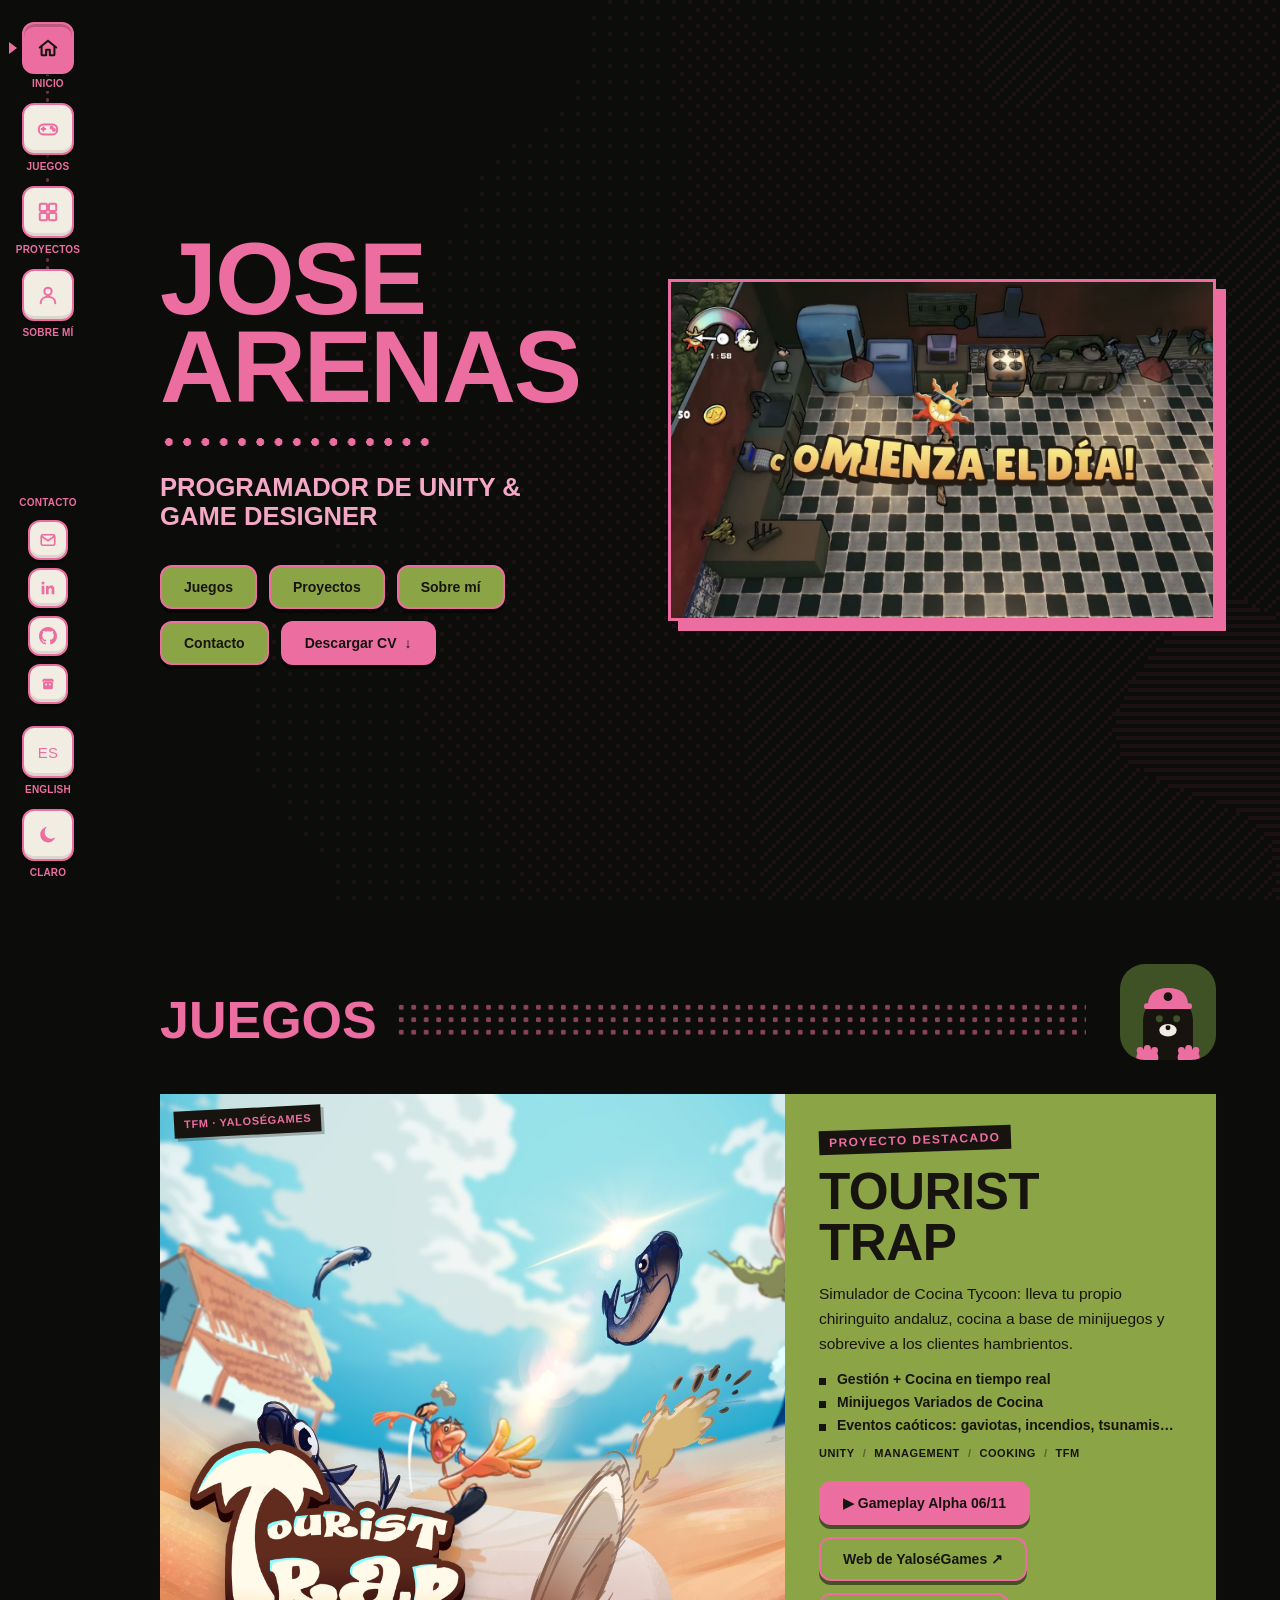
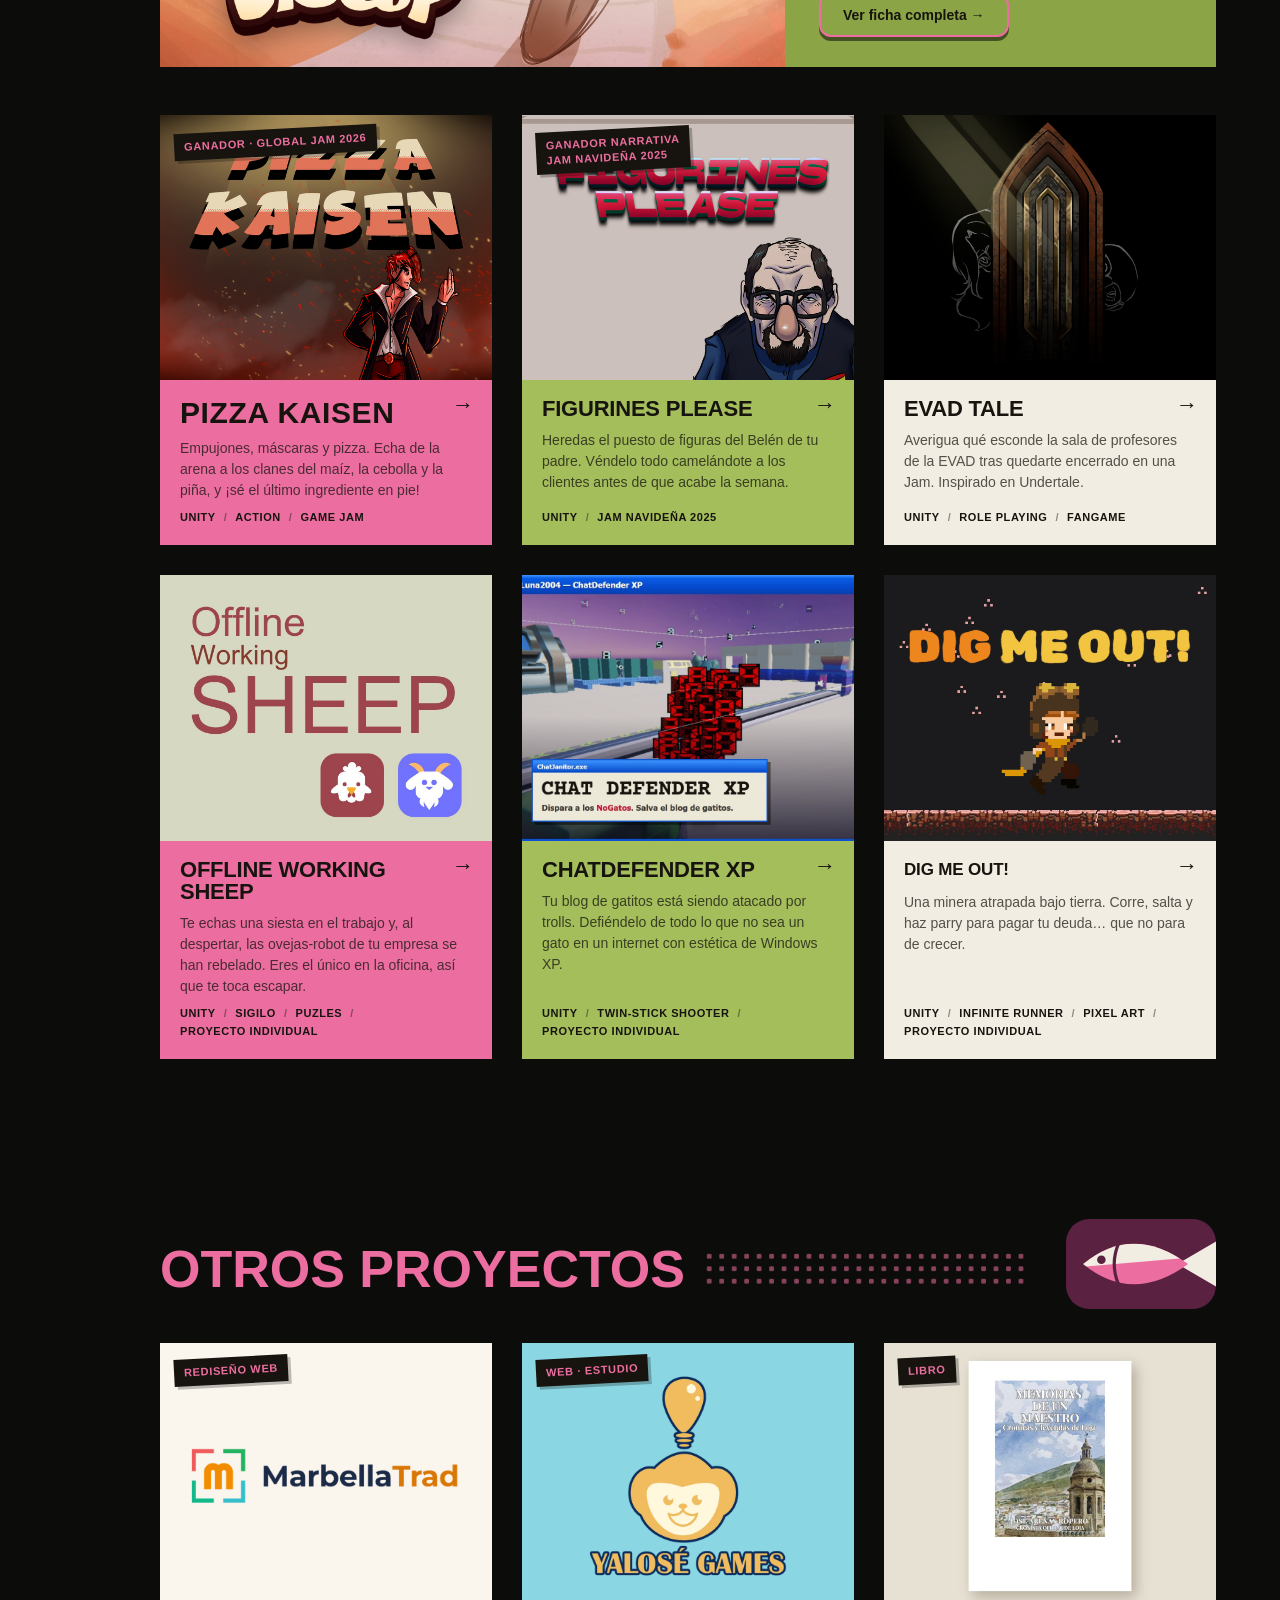
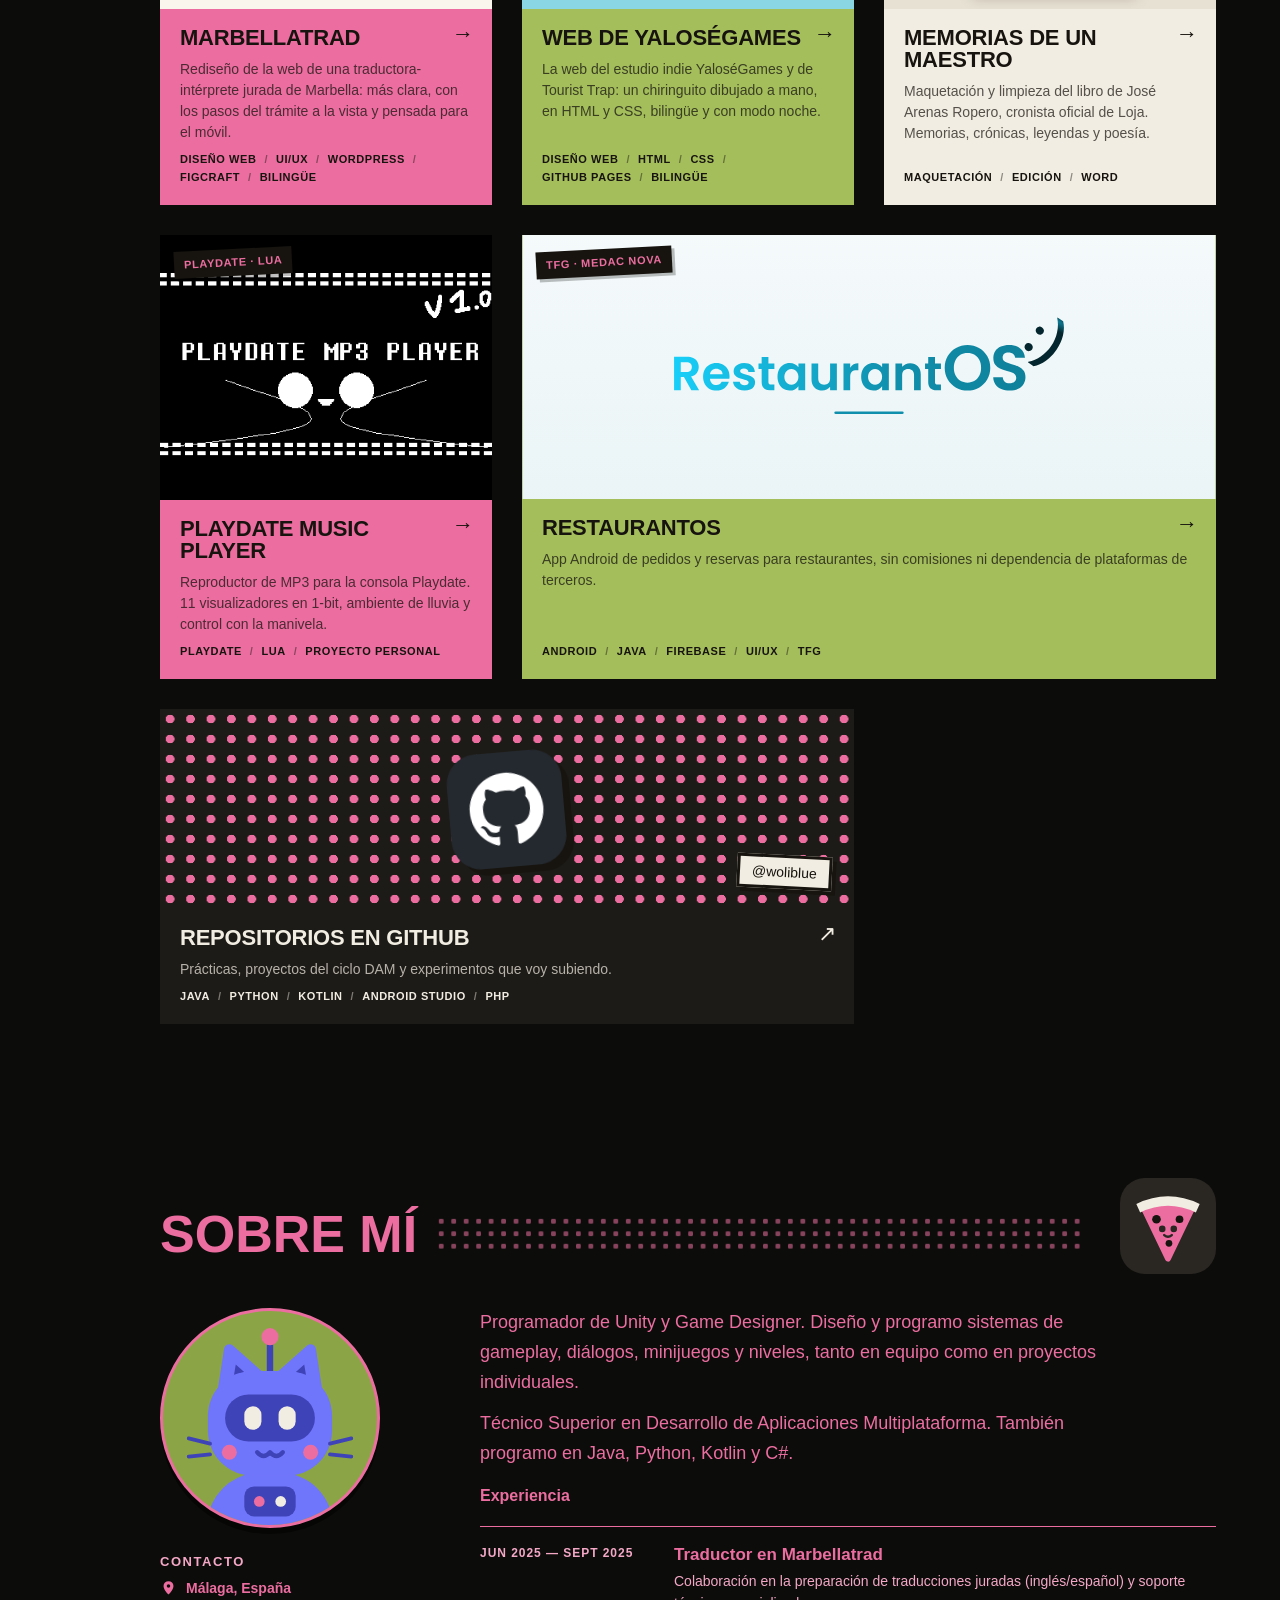
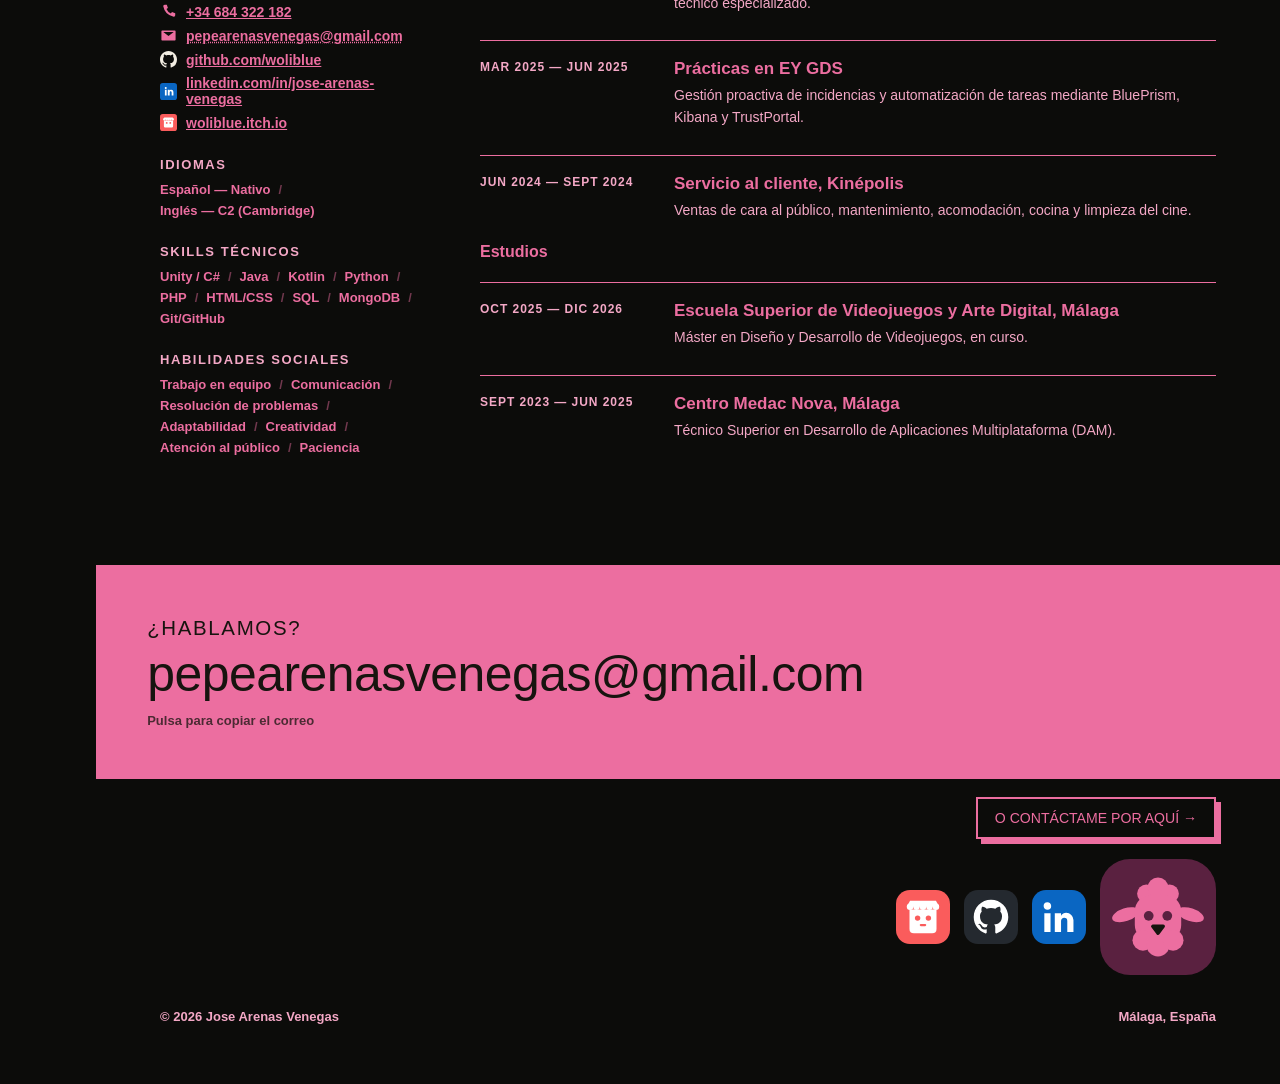
==== index.html @ 592c1c77 "Publicar portfolio" ====
<!DOCTYPE html>
<html lang="es" data-theme="dark">
<head>
<meta charset="UTF-8">
<meta http-equiv="Content-Security-Policy" content="default-src 'self'; script-src 'self'; style-src 'self' 'unsafe-inline' https://fonts.googleapis.com; font-src https://fonts.gstatic.com; img-src 'self' data:; media-src 'self'; connect-src 'self'; object-src 'none'; base-uri 'self'; form-action https://formsubmit.co">
<meta name="referrer" content="strict-origin-when-cross-origin">
<meta name="viewport" content="width=device-width, initial-scale=1.0">
<meta name="theme-color" content="#0c0c0a">
<title>Jose Arenas — Portfolio</title>
<meta name="description" content="Portfolio de Jose Arenas Venegas, programador de Unity y Game Designer.">

<link rel="icon" href="favicon.ico" sizes="any">
<link rel="icon" type="image/png" href="favicon.png">
<link rel="apple-touch-icon" href="apple-touch-icon.png">

<meta property="og:type" content="website">
<meta property="og:title" content="Jose Arenas — Portfolio">
<meta property="og:description" content="Programador de Unity y Game Designer. Juegos, proyectos y CV.">
<meta property="og:image" content="https://woliblue.github.io/assets/img/og-image.png?v=2">
<meta name="twitter:card" content="summary_large_image">
<meta name="twitter:title" content="Jose Arenas — Portfolio">
<meta name="twitter:description" content="Programador de Unity y Game Designer. Juegos, proyectos y CV.">
<meta name="twitter:image" content="https://woliblue.github.io/assets/img/og-image.png?v=2">

<link rel="stylesheet" href="style.css?v=9c7200c1">
</head>
<body>

<div class="layout">

  <!-- ===== Sidebar ===== -->
  <nav class="sidebar">
    <div class="sidebar-top">
      <a href="#inicio" class="nav-icon" title="Inicio" aria-label="Inicio">
        <span class="icon-box"><svg viewBox="0 0 24 24"><path d="M3 11.5 12 4l9 7.5"/><path d="M5 10v9a1 1 0 0 0 1 1h4v-6h4v6h4a1 1 0 0 0 1-1v-9"/></svg></span>
        <span class="nav-label" data-i18n="nav.inicio">Inicio</span>
      </a>
      <a href="#juegos" class="nav-icon" title="Juegos" aria-label="Juegos">
        <span class="icon-box"><svg viewBox="0 0 24 24"><rect x="2" y="7" width="20" height="11" rx="5"/><path d="M7 10v4"/><path d="M5 12h4"/><circle cx="16" cy="10.5" r="1"/><circle cx="18.5" cy="13" r="1"/></svg></span>
        <span class="nav-label" data-i18n="nav.juegos">Juegos</span>
      </a>
      <a href="#otros-proyectos" class="nav-icon" title="Otros proyectos" aria-label="Otros proyectos">
        <span class="icon-box"><svg viewBox="0 0 24 24"><rect x="3" y="3" width="8" height="8" rx="1.5"/><rect x="13" y="3" width="8" height="8" rx="1.5"/><rect x="3" y="13" width="8" height="8" rx="1.5"/><rect x="13" y="13" width="8" height="8" rx="1.5"/></svg></span>
        <span class="nav-label" data-i18n="nav.proyectos">Proyectos</span>
      </a>
      <a href="#sobre-mi" class="nav-icon" title="Sobre mí" aria-label="Sobre mí">
        <span class="icon-box"><svg viewBox="0 0 24 24"><circle cx="12" cy="8" r="4"/><path d="M4 21c0-4.4 3.6-7 8-7s8 2.6 8 7"/></svg></span>
        <span class="nav-label" data-i18n="nav.sobremi">Sobre mí</span>
      </a>
    </div>
    <div class="sidebar-bottom">
      <div class="sidebar-contact">
        <span class="nav-label" data-i18n="about.contacto">Contacto</span>
        <button type="button" class="nav-icon contact-icon" data-copy-email data-i18n-title="hero.contact" title="Copiar email" aria-label="Copiar email">
          <span class="icon-box icon-sm"><svg viewBox="0 0 24 24"><rect x="3" y="5" width="18" height="14" rx="2"/><path d="m3.5 7 8.5 6 8.5-6"/></svg></span>
        </button>
        <a class="nav-icon contact-icon" href="https://www.linkedin.com/in/jose-arenas-venegas/" target="_blank" rel="noopener" title="LinkedIn" aria-label="LinkedIn">
          <span class="icon-box icon-sm"><svg class="svg-fill" viewBox="0 0 24 24"><path d="M20.45 20.45h-3.55v-5.57c0-1.33-.03-3.04-1.85-3.04-1.85 0-2.14 1.45-2.14 2.94v5.67H9.36V9h3.41v1.56h.05c.48-.9 1.64-1.85 3.37-1.85 3.6 0 4.27 2.37 4.27 5.46v6.28ZM5.34 7.43a2.06 2.06 0 1 1 0-4.13 2.06 2.06 0 0 1 0 4.13ZM7.12 20.45H3.56V9h3.56v11.45Z"/></svg></span>
        </a>
        <a class="nav-icon contact-icon" href="https://github.com/woliblue" target="_blank" rel="noopener" title="GitHub" aria-label="GitHub">
          <span class="icon-box icon-sm"><svg class="svg-fill" viewBox="0 0 16 16"><path d="M8 0C3.58 0 0 3.58 0 8c0 3.54 2.29 6.53 5.47 7.59.4.07.55-.17.55-.38 0-.19-.01-.82-.01-1.49-2.01.37-2.53-.49-2.69-.94-.09-.23-.48-.94-.82-1.13-.28-.15-.68-.52-.01-.53.63-.01 1.08.58 1.23.82.72 1.21 1.87.87 2.33.66.07-.52.28-.87.51-1.07-1.78-.2-3.64-.89-3.64-3.95 0-.87.31-1.59.82-2.15-.08-.2-.36-1.02.08-2.12 0 0 .67-.21 2.2.82.64-.18 1.32-.27 2-.27.68 0 1.36.09 2 .27 1.53-1.04 2.2-.82 2.2-.82.44 1.1.16 1.92.08 2.12.51.56.82 1.27.82 2.15 0 3.07-1.87 3.75-3.65 3.95.29.25.54.73.54 1.48 0 1.07-.01 1.93-.01 2.2 0 .21.15.46.55.38A8.01 8.01 0 0 0 16 8c0-4.42-3.58-8-8-8Z"/></svg></span>
        </a>
        <a class="nav-icon contact-icon" href="https://woliblue.itch.io/" target="_blank" rel="noopener" title="itch.io" aria-label="itch.io">
          <span class="icon-box icon-sm"><svg class="svg-fill" viewBox="0 0 24 24"><path d="M6 5h12l1.6 2.6H4.4Z"/><circle cx="5.9" cy="7.6" r="1.5"/><circle cx="9.3" cy="7.6" r="1.5"/><circle cx="12" cy="7.6" r="1.5"/><circle cx="14.7" cy="7.6" r="1.5"/><circle cx="18.1" cy="7.6" r="1.5"/><path d="M5.5 9h13v8.2a1.8 1.8 0 0 1-1.8 1.8H7.3a1.8 1.8 0 0 1-1.8-1.8Z"/><circle class="hole" cx="9.5" cy="12.6" r="1.3"/><circle class="hole" cx="14.5" cy="12.6" r="1.3"/></svg></span>
        </a>
      </div>
      <button class="nav-icon lang-toggle" id="langToggle" title="Cambiar idioma" aria-label="Cambiar idioma">
        <span class="icon-box lang-icon" id="langIcon">ES</span>
        <span class="nav-label" id="langLabel">English</span>
      </button>
      <button class="nav-icon theme-toggle" id="themeToggle" title="Cambiar tema" aria-label="Cambiar tema">
        <span class="icon-box"><svg id="themeIcon" viewBox="0 0 24 24"><circle cx="12" cy="12" r="5"/></svg></span>
        <span class="nav-label" id="themeLabel">Oscuro</span>
      </button>
    </div>
  </nav>

  <!-- ===== Main ===== -->
  <div class="main">

    <!-- Portada: solo nombre, rol y botones a cada sección (la paleta tranquila del resto de la web) -->
    <section class="hero hero-simple" id="inicio">
      <!-- Un poco de dither de fondo (paleta + tramas, la técnica de Golf Tycoon). Lo pinta fondo-dither.js -->
      <canvas class="hero-dither" aria-hidden="true"></canvas>
      <h1 class="hero-name">Jose<br>Arenas</h1>
      <span class="hero-dots" aria-hidden="true"></span>
      <h2 class="role" data-i18n="hero.role">PROGRAMADOR DE UNITY &amp; GAME DESIGNER</h2>
      <div class="hero-actions">
        <a class="pill" href="#juegos" data-i18n="nav.juegos">Juegos</a>
        <a class="pill" href="#otros-proyectos" data-i18n="nav.proyectos">Proyectos</a>
        <a class="pill" href="#sobre-mi" data-i18n="nav.sobremi">Sobre mí</a>
        <a class="pill" href="#contacto" data-i18n="hero.contactBtn">Contacto</a>
        <a class="pill pill-accent" href="cv-es.pdf" data-cv target="_blank" rel="noopener"><span data-i18n="hero.cv">Descargar CV</span> <span aria-hidden="true">↓</span></a>
      </div>
      <!-- Minigifs de Tourist Trap (recortes del gameplay de 5 min de yalosegames.github.io): una pantalla que va pasando
           por los cuatro momentos (app.js). Rutas completas en data-clips: publicar.py copia los assets que ve escritos -->
      <figure class="hero-screen" aria-hidden="true">
        <video class="hero-clip" src="assets/video/portada/tt-0511-comedor.mp4" poster="assets/video/portada/tt-0511-comedor.jpg"
               data-clips="assets/video/portada/tt-0511-comedor.mp4 assets/video/portada/tt-0511-huevo.mp4 assets/video/portada/tt-0511-horno.mp4 assets/video/portada/tt-0511-jamon.mp4" muted playsinline autoplay preload="auto"></video>
      </figure>
    </section>

    <!-- Juegos -->
    <section id="juegos">
      <span class="mascot deco-games" data-deco="tileMole"></span>
      <div class="section-head reveal">
        <h3 class="section-title" data-i18n="section.juegos">Juegos</h3>
        <span class="head-dots" aria-hidden="true"></span>
      </div>

      <div id="featured-game">
        <!-- Proyecto destacado (featured: true en data.js) -->
      </div>

      <div class="grid" id="games-grid">
        <!-- Generado por app.js a partir de data.js -->
      </div>
    </section>

    <!-- Otros proyectos -->
    <section id="otros-proyectos">
      <span class="mascot deco-other" data-deco="tileFish"></span>
      <div class="section-head reveal">
        <h3 class="section-title" data-i18n="section.otros">Otros proyectos</h3>
        <span class="head-dots" aria-hidden="true"></span>
      </div>

      <div class="grid" id="other-grid">
        <!-- Generado por app.js a partir de data.js -->
      </div>
    </section>

    <!-- Sobre mí -->
    <section id="sobre-mi">
      <span class="mascot deco-about" data-deco="tilePizza"></span>
      <div class="section-head reveal">
        <h3 class="section-title" data-i18n="section.sobremi">Sobre mí</h3>
        <span class="head-dots" aria-hidden="true"></span>
      </div>

      <div class="about-wrap reveal">
        <div class="about-side">
          <div class="about-photo" data-deco="avatar"></div>

          <h4 data-i18n="about.contacto">Contacto</h4>
          <p class="contact-line"><svg class="ci" viewBox="0 0 24 24" aria-hidden="true"><path class="ci-cur" d="M12 22s7-6.2 7-12a7 7 0 0 0-14 0c0 5.8 7 12 7 12Zm0-9.5a2.5 2.5 0 1 1 0-5 2.5 2.5 0 0 1 0 5Z"/></svg><span data-i18n="footer.location">Málaga, España</span></p>
          <p class="contact-line"><svg class="ci" viewBox="0 0 24 24" aria-hidden="true"><path class="ci-cur" d="M6.6 2.5h3l1.6 4.6-2.1 1.5a12 12 0 0 0 6.3 6.3l1.5-2.1 4.6 1.6v3a2 2 0 0 1-2.2 2A18.5 18.5 0 0 1 4.6 4.7 2 2 0 0 1 6.6 2.5Z"/></svg><a data-phone href="#">…</a></p>
          <p class="contact-line"><svg class="ci" viewBox="0 0 24 24" aria-hidden="true"><path class="ci-cur" d="M3 5h18a1 1 0 0 1 1 1v12a1 1 0 0 1-1 1H3a1 1 0 0 1-1-1V6a1 1 0 0 1 1-1Zm1.6 2 7.4 5.6L19.4 7H4.6Z"/></svg><button class="contact-copy" data-copy-email data-email-text>…</button></p>
          <p class="contact-line"><svg class="ci" viewBox="0 0 16 16" aria-hidden="true"><path class="ci-gh" d="M8 0C3.58 0 0 3.58 0 8c0 3.54 2.29 6.53 5.47 7.59.4.07.55-.17.55-.38 0-.19-.01-.82-.01-1.49-2.01.37-2.53-.49-2.69-.94-.09-.23-.48-.94-.82-1.13-.28-.15-.68-.52-.01-.53.63-.01 1.08.58 1.23.82.72 1.21 1.87.87 2.33.66.07-.52.28-.87.51-1.07-1.78-.2-3.64-.89-3.64-3.95 0-.87.31-1.59.82-2.15-.08-.2-.36-1.02.08-2.12 0 0 .67-.21 2.2.82.64-.18 1.32-.27 2-.27.68 0 1.36.09 2 .27 1.53-1.04 2.2-.82 2.2-.82.44 1.1.16 1.92.08 2.12.51.56.82 1.27.82 2.15 0 3.07-1.87 3.75-3.65 3.95.29.25.54.73.54 1.48 0 1.07-.01 1.93-.01 2.2 0 .21.15.46.55.38A8.01 8.01 0 0 0 16 8c0-4.42-3.58-8-8-8Z"/></svg><a href="https://github.com/woliblue" target="_blank" rel="noopener">github.com/woliblue</a></p>
          <p class="contact-line"><svg class="ci" viewBox="0 0 24 24" aria-hidden="true"><rect width="24" height="24" rx="4" fill="#0a66c2"/><path fill="#fff" d="M6.9 9.6h2.5v8H6.9zM8.15 5.6a1.45 1.45 0 1 1 0 2.9 1.45 1.45 0 0 1 0-2.9ZM11 9.6h2.4v1.1c.35-.65 1.2-1.3 2.45-1.3 2.6 0 3.1 1.7 3.1 3.9v4.3h-2.5v-3.8c0-.9 0-2.1-1.3-2.1s-1.5 1-1.5 2v3.9H11Z"/></svg><a href="https://www.linkedin.com/in/jose-arenas-venegas/" target="_blank" rel="noopener">linkedin.com/in/jose-arenas-venegas</a></p>
          <p class="contact-line"><svg class="ci" viewBox="0 0 24 24" aria-hidden="true"><rect width="24" height="24" rx="4" fill="#fa5c5c"/><g fill="#fff"><path d="M6 5h12l1.6 2.6H4.4Z"/><circle cx="5.9" cy="7.6" r="1.5"/><circle cx="9.3" cy="7.6" r="1.5"/><circle cx="12" cy="7.6" r="1.5"/><circle cx="14.7" cy="7.6" r="1.5"/><circle cx="18.1" cy="7.6" r="1.5"/><path d="M5.5 9h13v8.2a1.8 1.8 0 0 1-1.8 1.8H7.3a1.8 1.8 0 0 1-1.8-1.8Z"/></g><g fill="#fa5c5c"><circle cx="9.5" cy="12.6" r="1.3"/><circle cx="14.5" cy="12.6" r="1.3"/></g></svg><a href="https://woliblue.itch.io/" target="_blank" rel="noopener">woliblue.itch.io</a></p>

          <h4 data-i18n="about.idiomas">Idiomas</h4>
          <ul id="idiomas-list"></ul>

          <h4 data-i18n="about.skills">Skills técnicos</h4>
          <ul>
            <li>Unity / C#</li>
            <li>Java</li>
            <li>Kotlin</li>
            <li>Python</li>
            <li>PHP</li>
            <li>HTML/CSS</li>
            <li>SQL</li>
            <li>MongoDB</li>
            <li>Git/GitHub</li>
          </ul>

          <h4 data-i18n="about.social">Habilidades sociales</h4>
          <ul id="social-list"></ul>
        </div>

        <div class="about-body">
          <p class="lede" data-i18n="about.lede">Programador de Unity y Game Designer. Diseño y programo sistemas de gameplay, diálogos, minijuegos y niveles, tanto en equipo como en proyectos individuales.</p>
          <p class="lede lede-2" data-i18n="about.lede2">Técnico Superior en Desarrollo de Aplicaciones Multiplataforma. También programo en Java, Python, Kotlin y C#.</p>

          <h4 style="margin-top:0;" data-i18n="about.experiencia">Experiencia</h4>
          <div class="timeline" id="experience-timeline"></div>

          <h4 data-i18n="about.estudios">Estudios</h4>
          <div class="timeline" id="education-timeline"></div>
        </div>
      </div>
    </section>

    <!-- Contacto: el correo bien grande, al final de todo -->
    <section class="contact-band reveal" id="contacto">
      <p class="cb-label" data-i18n="contactBand.label">¿Hablamos?</p>
      <button type="button" class="cb-email" data-copy-email data-email-text>…</button>
      <p class="cb-hint" data-i18n="contactBand.hint">Pulsa para copiar el correo</p>
    </section>
    <div class="cb-more-wrap">
      <a class="cb-more" href="contacto.html"><span data-i18n="contactForm.cta">O contáctame por aquí</span> <span aria-hidden="true">→</span></a>
    </div>

    <footer class="footer-home">
      <div class="footer-tiles">
        <a class="footer-tile footer-link" href="https://woliblue.itch.io/" target="_blank" rel="noopener" title="itch.io" aria-label="itch.io" data-deco="tileItch"></a>
        <a class="footer-tile footer-link" href="https://github.com/woliblue" target="_blank" rel="noopener" title="GitHub" aria-label="GitHub" data-deco="tileGithub"></a>
        <a class="footer-tile footer-link" href="https://www.linkedin.com/in/jose-arenas-venegas/" target="_blank" rel="noopener" title="LinkedIn" aria-label="LinkedIn" data-deco="tileLinkedin"></a>
        <span class="footer-tile footer-sheep deco-footer" data-deco="tileSheep" aria-hidden="true"></span>
      </div>
      <span>© 2026 Jose Arenas Venegas</span>
      <span data-i18n="footer.location">Málaga, España</span>
    </footer>

  </div>
</div>

<script src="i18n.js?v=84f5230e"></script>
<script src="data.js?v=10dc3bfa"></script>
<script src="deco.js?v=c8f7e909"></script>
<script src="app.js?v=50c209a0"></script>
<script src="fondo-dither.js?v=71e4a4e5"></script>
</body>
</html>
---- style.css ----
@import url('https://fonts.googleapis.com/css2?family=Archivo+Black&family=Inter:wght@400;500;600;700;800&display=swap');

/* VERDE: pistacho claro #a4be5c (oscuro #8aa446), con texto NEGRO encima.
   Historial: oliva original #4a5320 / #3d431c → prueba #5b6b1a / #48541a → pistacho.
   Volver a la oliva no es solo cambiar el color: también el texto encima (negro → crema). */
:root {
  --bg: #ec6ea0;
  --bg-soft: #f082ae;
  --text: #17140f;
  --text-soft: #3a3530;
  --card: #f2ede2;
  --card-text: #17140f;
  --sidebar-icon: #f2ede2;
  --sidebar-icon-line: #17140f;
  --border: #17140f;
  --accent: #17140f;
  --link-underline: #17140f;
  --shadow: rgba(23, 20, 15, 0.25);
  --spring: cubic-bezier(0.34, 1.56, 0.64, 1);
}

html[data-theme="dark"] {
  --bg: #0c0c0a;
  --bg-soft: #161611;
  --text: #ec6ea0;
  --text-soft: #f4a8c6;
  --card: #8aa446;
  --card-text: #17140f;
  --sidebar-icon: #f2ede2;
  --sidebar-icon-line: #ec6ea0;
  --border: #ec6ea0;
  --accent: #ec6ea0;
  --link-underline: #ec6ea0;
  --shadow: rgba(0, 0, 0, 0.5);
}

* { box-sizing: border-box; }

html { scroll-behavior: smooth; }

body {
  margin: 0;
  background: var(--bg);
  color: var(--text);
  font-family: 'Inter', sans-serif;
  overflow-x: hidden;
}

a { color: inherit; }
button { font-family: inherit; }

a:focus-visible, button:focus-visible {
  outline: 3px solid var(--accent);
  outline-offset: 3px;
  border-radius: 4px;
}

/* ---------- Scroll reveal ---------- */
.reveal {
  opacity: 0;
  transform: translateY(28px);
  transition: opacity 0.5s cubic-bezier(0.22, 1, 0.36, 1), transform 0.5s cubic-bezier(0.22, 1, 0.36, 1);
}
.reveal.is-visible { opacity: 1; transform: none; }
@media (prefers-reduced-motion: reduce) {
  .reveal { opacity: 1; transform: none; transition: none; }
}

.layout {
  display: flex;
  min-height: 100vh;
}

/* ---------- Sidebar ---------- */
.sidebar {
  position: fixed;
  top: 0;
  left: 0;
  height: 100vh;
  width: 96px;
  display: flex;
  flex-direction: column;
  align-items: center;
  padding: 20px 0;
  gap: 12px;
  z-index: 50;
}

.sidebar-top { display: flex; flex-direction: column; align-items: center; gap: 12px; }
.sidebar-bottom { margin-top: auto; display: flex; flex-direction: column; align-items: center; gap: 12px; }
/* Contacto en la barra: teclas pequeñas, siempre a mano (correo, LinkedIn, GitHub, itch.io) */
.sidebar-contact { display: flex; flex-direction: column; align-items: center; gap: 8px; margin-bottom: 10px; }
.sidebar-contact .nav-label { margin-bottom: 2px; }
.icon-box.icon-sm { width: 40px; height: 40px; }
.icon-box.icon-sm svg { width: 18px; height: 18px; }
.icon-box svg.svg-fill { fill: var(--sidebar-icon-line); stroke: none; }
.icon-box svg.svg-fill .hole { fill: var(--sidebar-icon); }
button.contact-icon { background: none; border: none; padding: 0; cursor: pointer; font: inherit; }
/* Zona de toque de 48px aunque la tecla mida 40 (regla de Appllama: objetivos táctiles ≥ 44) */
.sidebar-contact .contact-icon { padding: 4px; margin: -4px 0; }

.nav-icon {
  display: flex;
  flex-direction: column;
  align-items: center;
  gap: 4px;
  cursor: pointer;
  border: none;
  background: none;
  text-decoration: none;
  padding: 0;
}

/* Botones tipo tecla: mismo borde y sombra dura que tarjetas y pills */
.icon-box {
  width: 52px;
  height: 52px;
  background: var(--sidebar-icon);
  border: 2px solid var(--border);
  border-radius: 12px;
  display: flex;
  align-items: center;
  justify-content: center;
  box-shadow: inset 0 -3px 0 rgba(23, 20, 15, 0.1), 0 3px 0 var(--shadow);
  transition: transform 0.25s var(--spring), box-shadow 0.2s ease, background 0.25s ease;
}
.nav-icon:hover .icon-box { transform: translateY(-2px); box-shadow: inset 0 -3px 0 rgba(23, 20, 15, 0.1), 0 5px 0 var(--shadow); }
.nav-icon:active .icon-box { transform: translateY(2px); box-shadow: inset 0 2px 0 rgba(23, 20, 15, 0.15), 0 1px 0 var(--shadow); }

/* Sección actual = botón hundido */
.nav-icon.is-active .icon-box,
.nav-icon.is-active:hover .icon-box {
  background: var(--accent);
  transform: translateY(2px);
  box-shadow: inset 0 3px 0 rgba(0, 0, 0, 0.2), 0 1px 0 var(--shadow);
}
.nav-icon.is-active .icon-box svg { stroke: var(--card); fill: none; }
.nav-icon.is-active .nav-label { color: var(--accent); }
.icon-box svg { width: 22px; height: 22px; stroke: var(--sidebar-icon-line); fill: none; stroke-width: 2.2; stroke-linecap: round; stroke-linejoin: round; transition: stroke 0.3s ease, transform 0.5s var(--spring); transform-origin: 50% 85%; }

.nav-label {
  font-family: 'Inter', sans-serif;
  font-size: 10px;
  font-weight: 800;
  text-transform: uppercase;
  letter-spacing: 0.02em;
  color: var(--text);
  text-align: center;
  line-height: 1.1;
  /* tapa el camino por detrás del texto */
  background: var(--bg);
  padding: 2px 4px;
  border-radius: 6px;
}

.theme-toggle .icon-box svg { transform-origin: 50% 50%; }
html[data-theme="dark"] .theme-toggle .icon-box svg { fill: var(--sidebar-icon-line); stroke: none; }

/* ---------- Selector de niveles: camino + cursor ---------- */
.sidebar-top { position: relative; }
.sidebar-top .nav-icon { position: relative; z-index: 1; }

.nav-path {
  position: absolute;
  z-index: 0;
  pointer-events: none;
  background: radial-gradient(circle, var(--text) 1.5px, transparent 2px) center top / 3px 8px repeat-y;
  opacity: 0.4;
}
.nav-path-fill {
  position: absolute;
  z-index: 0;
  pointer-events: none;
  background: var(--accent);
  border-radius: 3px;
  transition: height 0.12s linear, width 0.12s linear;
}
.is-horizontal .nav-path { background-image: radial-gradient(circle, var(--text) 1.5px, transparent 2px); background-size: 8px 3px; background-repeat: repeat-x; background-position: left center; }

.nav-cursor {
  position: absolute;
  z-index: 2;
  width: 0;
  height: 0;
  border-top: 6px solid transparent;
  border-bottom: 6px solid transparent;
  border-left: 8px solid var(--text);
  margin-top: -6px;
  pointer-events: none;
  opacity: 0;
  transition: top 0.9s cubic-bezier(0.22, 1, 0.36, 1), opacity 0.3s ease;
  animation: cursor-bob 2.4s ease-in-out infinite;
}
.nav-cursor.is-on { opacity: 1; }
.is-horizontal .nav-cursor { display: none; }
@keyframes cursor-bob { 0%, 100% { translate: 0 0; } 50% { translate: 2px 0; } }

/* ---------- Microanimaciones de cada icono ---------- */
.sidebar-top .nav-icon:nth-of-type(3) rect { transform-box: fill-box; transform-origin: center; transition: transform 0.45s var(--spring); }
.sidebar-top .nav-icon:nth-of-type(4) circle { transform-box: fill-box; transform-origin: center; }

@media (hover: hover) and (prefers-reduced-motion: no-preference) {
  .sidebar-top .nav-icon:nth-of-type(1):hover svg { animation: nav-hop 0.6s ease; }
  .sidebar-top .nav-icon:nth-of-type(2):hover svg { animation: nav-rumble 0.5s linear; }
  .sidebar-top .nav-icon:nth-of-type(3):hover rect:nth-child(1) { transform: translate(-1.5px, -1.5px); }
  .sidebar-top .nav-icon:nth-of-type(3):hover rect:nth-child(2) { transform: translate(1.5px, -1.5px) rotate(45deg) scale(0.8); }
  .sidebar-top .nav-icon:nth-of-type(3):hover rect:nth-child(3) { transform: translate(-1.5px, 1.5px); }
  .sidebar-top .nav-icon:nth-of-type(3):hover rect:nth-child(4) { transform: translate(1.5px, 1.5px); }
  .sidebar-top .nav-icon:nth-of-type(4):hover circle { animation: nav-nod 0.7s ease; }
  .theme-toggle:hover .icon-box svg { transform: rotate(45deg); }
}

@keyframes nav-hop {
  0%   { transform: none; }
  22%  { transform: translateY(1px) scale(1.14, 0.84); }
  50%  { transform: translateY(-5px) scale(0.92, 1.1); }
  75%  { transform: translateY(0) scale(1.06, 0.94); }
  100% { transform: none; }
}
@keyframes nav-rumble {
  0%, 100% { transform: none; }
  15% { transform: translateX(-1.5px) rotate(-7deg); }
  30% { transform: translateX(1.5px) rotate(7deg); }
  45% { transform: translateX(-1px) rotate(-5deg); }
  60% { transform: translateX(1px) rotate(5deg); }
  78% { transform: rotate(-2deg); }
}
@keyframes nav-nod {
  0%, 100% { transform: none; }
  30% { transform: translateY(-2.5px); }
  55% { transform: translateY(0.5px); }
  75% { transform: translateY(-1px); }
}

@media (prefers-reduced-motion: reduce) {
  .nav-cursor { animation: none; transition: opacity 0.3s ease; }
  .nav-path-fill { transition: none; }
}

/* Cambio de tema directo, sin fundidos */
.theme-switching, .theme-switching * { transition: none !important; }

.lang-icon {
  font-family: 'Archivo Black', sans-serif;
  font-size: 15px;
  color: var(--sidebar-icon-line);
  letter-spacing: 0.02em;
}

/* ---------- Main ---------- */
.main {
  margin-left: 96px;
  width: calc(100% - 96px);
}

section { padding: 90px 64px; position: relative; }

/* ---------- Personajes del fondo (deco.js, diseño original) ---------- */
:root {
  --d-body: #f2ede2;   /* lana, queso, cuerpo */
  --d-mass: #17140f;   /* caras, patas, zapatos */
  --d-acc: #a4be5c;    /* corteza, palo */
  --d-ground: #a4be5c; /* tierra del topo */
  --d-pink: #c93f7c;   /* nariz, pepperoni, zarpas */
  --d-eye: #f2ede2;
  --d-ink: #17140f;
}
/* Baldosas (mismo sistema que los iconos de Offline Working Sheep) */
:root {
  --tile-olive: #7f9a3a;
  --tile-deep: #cf4e86;
  --tile-ink: #17140f;
  --tile-github: #24292f;
  --tile-linkedin: #0a66c2;
  --tile-itch: #fa5c5c;
  --c-body: #f2ede2;
  --c-soft: #f7b6cf;
  --c-accent: #ec6ea0;
  --c-crust: #ec6ea0;
  --c-ink: #17140f;
}
/* En oscuro la paleta se invierte: criaturas rosas, detalles negros, baldosas vino/oliva/carbón */
html[data-theme="dark"] {
  --tile-olive: #5a2140;
  --tile-deep: #3f5226;
  --tile-ink: #2a2622;
  --tile-github: #24292f;
  --tile-linkedin: #0a66c2;
  --c-crust: #f2ede2;
  --c-body: #ec6ea0;
  --c-soft: #f2ede2;
  --c-accent: #17140f;
  --c-ink: #17140f;
}
html[data-theme="dark"] {
  --d-body: #ec6ea0;
  --d-mass: #3f5226;
  --d-acc: #f2ede2;
  --d-ground: #262a12;
  --d-pink: #f2ede2;
}

.mascot {
  position: absolute;
  z-index: 0;
  pointer-events: none;
  display: block;
}
.mascot svg { width: 100%; height: 100%; display: block; overflow: visible; }
.d-b { fill: var(--d-body); }
.d-m { fill: var(--d-mass); }
.d-a { fill: var(--d-acc); }
.d-g { fill: var(--d-ground); }
.d-p { fill: var(--d-pink); }
.d-e { fill: var(--d-eye); }
.d-k { fill: var(--d-ink); }
.d-dirt { fill: var(--d-mass); opacity: 0.5; }
.d-line-e, .d-line-m, .d-line-k { fill: none; stroke-width: 4; stroke-linecap: round; }
.d-line-e { stroke: var(--d-eye); }
.d-line-m { stroke: var(--d-mass); stroke-width: 6; }
.d-line-k { stroke: var(--d-ink); stroke-width: 3; }
.t-bg, .t-hole { fill: var(--tile); }
.t-line { fill: none; stroke: var(--tile); stroke-width: 3; stroke-linecap: round; }
.t-line-sm { stroke-width: 2.5; }
.c-body { fill: var(--c-body); }
.c-soft { fill: var(--c-soft); }
.c-accent { fill: var(--c-accent); }
.c-crust { fill: var(--c-crust); }
.c-white { fill: #fff; }
.c-ink { fill: var(--c-ink); }
.c-round { stroke: var(--c-accent); stroke-width: 3; stroke-linejoin: round; }
.c-round-lg { stroke: var(--c-body); stroke-width: 6; stroke-linejoin: round; }
.c-line-soft, .c-line-body { fill: none; stroke-width: 2.5; stroke-linecap: round; }
.c-line-soft { stroke: var(--c-soft); }
.c-line-body { stroke: var(--c-body); stroke-width: 3; }

.hero > *:not(.mascot) { position: relative; z-index: 1; }
.section-head, #featured-game, #games-grid, #other-grid, .other-grid, .about-wrap { position: relative; z-index: 1; }

.deco-games  { width: 96px; height: 96px; top: 64px; right: 64px; }
.deco-other  { width: 150px; height: 90px; top: 70px; right: 64px; }
.deco-about  { width: 96px; height: 96px; top: 64px; right: 64px; }
.deco-detail { width: 84px; height: 84px; right: 0; bottom: 0; }
.deco-detail[data-deco="tileFish"] { width: 130px; height: 78px; }
.mascot.deco-side { position: relative; width: 100%; margin-top: 12px; }
.deco-side svg { height: auto; }
/* Bloque de baldosas en el pie: GitHub, LinkedIn y la oveja */
.footer-home { position: relative; padding-top: 170px; }
.footer-tiles {
  position: absolute;
  right: 64px;
  top: 20px;
  display: flex;
  align-items: center;
  gap: 14px;
  z-index: 2;
}
.footer-tile {
  display: block;
  position: relative;
  flex-shrink: 0;
}
.footer-tile svg {
  width: 100%;
  height: 100%;
  display: block;
  overflow: visible;
}
.footer-sheep {
  width: 116px;
  height: 116px;
}
.footer-link {
  width: 54px;
  height: 54px;
  text-decoration: none;
  cursor: pointer;
  border-radius: 14px;
  transition: transform 0.25s var(--spring), filter 0.2s ease;
}
.footer-link:hover {
  transform: translateY(-4px);
  filter: drop-shadow(0 6px 0 var(--shadow));
}
.footer-link:active {
  transform: translateY(2px);
  filter: drop-shadow(0 2px 0 var(--shadow));
}
.footer-link:focus-visible {
  outline: 3px solid var(--accent);
  outline-offset: 4px;
}
.deco-footer { width: 116px; height: 116px; }
.deco-404    { width: 260px; height: 260px; right: 10%; top: 50%; margin-top: -130px; }
@media (max-width: 1250px) { .deco-404 { display: none; } }

@media (max-width: 860px) {
  .mascot { display: none; }
  .footer-home { padding-top: 30px; }
  .footer-tiles {
    position: static;
    width: 100%;
    justify-content: center;
    order: -1;
    margin-bottom: 20px;
    gap: 10px;
  }
  .footer-sheep {
    width: 80px;
    height: 80px;
  }
  .footer-link {
    width: 42px;
    height: 42px;
    border-radius: 11px;
  }
}

/* Vida propia: parpadeo, asomarse, balanceo */
@media (prefers-reduced-motion: no-preference) {
  .deco-blink { transform-box: fill-box; transform-origin: center; animation: deco-blink 5.5s infinite; }
  .deco-peek { animation: deco-peek 4.5s ease-in-out infinite; }
  .deco-sway { transform-box: fill-box; transform-origin: center; animation: deco-sway 3.6s ease-in-out infinite; }
  .deco-bob { animation: deco-bounce 2.4s ease-in-out infinite; }
}
@keyframes deco-blink { 0%, 92%, 100% { transform: scaleY(1); } 95% { transform: scaleY(0.1); } }
@keyframes deco-peek { 0%, 100% { transform: translateY(0); } 50% { transform: translateY(10px); } }
@keyframes deco-sway { 0%, 100% { transform: rotate(-3deg); } 50% { transform: rotate(3deg); } }
@keyframes deco-bounce { 0%, 100% { transform: translateY(0); } 50% { transform: translateY(-4px); } }

/* ---------- Página 404 ---------- */
.page-404 {
  min-height: 100vh;
  display: flex;
  flex-direction: column;
  justify-content: center;
  align-items: flex-start;
}
.page-404 > *:not(.mascot) { position: relative; z-index: 1; max-width: 640px; }
.code-404 {
  font-family: 'Archivo Black', sans-serif;
  font-size: clamp(60px, 10vw, 120px);
  color: var(--text-soft);
  margin: 0;
  opacity: 0.5;
}
.title-404 {
  font-family: 'Archivo Black', sans-serif;
  font-size: clamp(28px, 4vw, 42px);
  line-height: 1.15;
  margin: 6px 0 18px;
  text-transform: none;
}
.body-404 {
  font-size: 17px;
  line-height: 1.6;
  color: var(--text-soft);
  font-weight: 500;
  margin-bottom: 30px;
}

/* ---------- Hero ---------- */
.hero {
  min-height: 100vh;
  display: flex;
  flex-direction: column;
  justify-content: center;
  padding-top: 40px;
}

.eyebrow {
  font-size: 13px;
  letter-spacing: 0.35em;
  text-transform: uppercase;
  font-weight: 700;
  color: var(--text-soft);
  margin: 0 0 18px;
}

h1.name {
  font-family: 'Archivo Black', sans-serif;
  font-size: clamp(44px, 9vw, 108px);
  line-height: 0.98;
  margin: 0;
  letter-spacing: -0.01em;
}

h2.role {
  font-family: 'Archivo Black', sans-serif;
  font-size: clamp(22px, 4vw, 40px);
  margin: 6px 0 28px;
  color: var(--text);
}

.hero-lede {
  max-width: 560px;
  font-size: 17px;
  line-height: 1.6;
  color: var(--text-soft);
  font-weight: 500;
}

.hero-links {
  display: flex;
  gap: 14px;
  margin-top: 34px;
  flex-wrap: wrap;
}

.pill {
  display: inline-flex;
  align-items: center;
  gap: 8px;
  padding: 12px 22px;
  border-radius: 999px;
  background: var(--card);
  color: var(--card-text);
  font-weight: 700;
  font-size: 14px;
  text-decoration: none;
  border: 2px solid var(--border);
  box-shadow: 0 4px 0 var(--shadow);
  transition: transform 0.15s ease;
  cursor: pointer;
  font-family: 'Inter', sans-serif;
}
.pill:hover { transform: translateY(-2px); }
.pill:active { transform: translateY(2px); box-shadow: 0 2px 0 var(--shadow); }
.pill-accent { background: var(--accent); color: var(--card); }
.pill-disabled { background: transparent; color: var(--text-soft); border-style: dashed; box-shadow: none; cursor: default; }

/* ---------- Section headings ---------- */
.section-head {
  display: flex;
  align-items: baseline;
  gap: 18px;
  margin-bottom: 44px;
}

.section-num {
  font-family: 'Archivo Black', sans-serif;
  font-size: 15px;
  color: var(--text-soft);
}

h3.section-title {
  font-family: 'Archivo Black', sans-serif;
  font-size: clamp(30px, 5vw, 52px);
  margin: 0;
  text-transform: uppercase;
}

/* ---------- Project grid ---------- */
.grid {
  display: grid;
  grid-template-columns: repeat(auto-fill, minmax(280px, 1fr));
  gap: 34px;
}

.card {
  display: flex;
  flex-direction: column;
  gap: 14px;
  text-decoration: none;
  color: var(--text);
}

.card-thumb {
  aspect-ratio: 4 / 3.2;
  border-radius: 18px;
  background: var(--card);
  border: 2px solid var(--border);
  overflow: hidden;
  display: flex;
  align-items: center;
  justify-content: center;
  position: relative;
  box-shadow: 0 6px 0 var(--shadow);
  transition: transform 0.18s ease;
}
.card:hover .card-thumb { transform: translateY(-4px); }

.card-thumb img {
  width: 100%;
  height: 100%;
  object-fit: cover;
  display: block;
  transition: transform 0.4s ease;
}
.card:hover .card-thumb img { transform: scale(1.06); }

.card-thumb.placeholder {
  border-style: dashed;
  color: var(--card-text);
  font-weight: 700;
  text-align: center;
  padding: 20px;
  font-size: 13px;
  line-height: 1.5;
}
.card-thumb.placeholder .ph-icon { font-size: 30px; margin-bottom: 8px; display: block; }
.card-thumb.placeholder.tint-blue { background: #dde4f7; }
.card-thumb.placeholder.tint-red { background: #ece2da; }
html[data-theme="dark"] .card-thumb.placeholder.tint-blue { background: #23283f; }
html[data-theme="dark"] .card-thumb.placeholder.tint-red { background: #3a2a26; }

/* Two-tone brand cover (used when there's no real screenshot yet) */
.card-thumb.brand-cover { padding: 0; flex-direction: column; }
.brand-top, .brand-bottom {
  width: 100%;
  display: flex;
  align-items: center;
  justify-content: center;
  text-align: center;
  padding: 10px 14px;
}
.brand-top { flex: 0 0 30%; font-size: 12px; font-weight: 800; text-transform: uppercase; letter-spacing: 0.04em; }
.brand-bottom { flex: 1; flex-direction: column; gap: 8px; }
.brand-title { font-family: 'Archivo Black', sans-serif; font-size: 24px; line-height: 1.1; }
.brand-tagline { font-size: 12px; font-weight: 700; opacity: 0.85; }

.badge {
  position: absolute;
  top: 12px;
  left: 12px;
  background: var(--accent);
  color: var(--card);
  font-size: 11px;
  font-weight: 800;
  text-transform: uppercase;
  letter-spacing: 0.06em;
  padding: 5px 10px;
  border-radius: 999px;
  z-index: 2;
}

.card-title {
  font-family: 'Archivo Black', sans-serif;
  font-size: 20px;
  color: var(--card-text);
  margin: 0;
}

.card-desc {
  font-size: 14px;
  line-height: 1.5;
  color: var(--text-soft);
  margin: 0;
  font-weight: 500;
}

.card-tags {
  display: flex;
  gap: 8px;
  flex-wrap: wrap;
}
.tag {
  font-size: 11px;
  font-weight: 800;
  text-transform: uppercase;
  letter-spacing: 0.05em;
  border: 1.5px solid var(--border);
  border-radius: 999px;
  padding: 4px 10px;
}

/* ---------- Other projects (github card) ---------- */
.other-grid {
  display: grid;
  grid-template-columns: repeat(auto-fill, minmax(240px, 1fr));
  gap: 24px;
}
.other-card {
  border: 2px dashed var(--border);
  border-radius: 16px;
  padding: 26px;
  color: var(--text);
  text-decoration: none;
  display: flex;
  flex-direction: column;
  gap: 10px;
  min-height: 100px;
  justify-content: space-between;
}
.other-card.filled { border-style: solid; background: var(--card); color: var(--card-text); }
.other-card h4 { font-family: 'Archivo Black', sans-serif; font-size: 17px; margin: 0; }
.other-card p { margin: 0; font-size: 13px; font-weight: 500; opacity: 0.85; }
.other-card .arrow { font-size: 20px; font-weight: 800; }

/* ---------- About ---------- */
.about-wrap {
  display: grid;
  grid-template-columns: 260px 1fr;
  gap: 60px;
}

.about-photo {
  width: 220px;
  height: 220px;
  border-radius: 50%;
  border: 3px solid var(--border);
  background: var(--card);
  display: flex;
  align-items: center;
  justify-content: center;
  font-family: 'Archivo Black', sans-serif;
  font-size: 64px;
  color: var(--card-text);
  box-shadow: 0 6px 0 var(--shadow);
}

/* Avatar: gato robot azul (deco.js) */
.about-photo { overflow: hidden; }
.about-photo svg { width: 100%; height: 100%; display: block; }
.r-blue { fill: #7076fb; }
.r-dark { fill: #3f43b8; }
.r-light { fill: #f2ede2; }
.r-pink { fill: #ec6ea0; }
.r-join { stroke: #7076fb; stroke-width: 10; stroke-linejoin: round; }
.r-stroke { fill: none; stroke: #3f43b8; stroke-width: 6; stroke-linecap: round; }
.r-mouth { fill: none; stroke: #3f43b8; stroke-width: 4; stroke-linecap: round; stroke-linejoin: round; }
.r-whisker { fill: none; stroke: #3f43b8; stroke-width: 3.5; stroke-linecap: round; }

.about-side h4 {
  font-family: 'Archivo Black', sans-serif;
  font-size: 13px;
  letter-spacing: 0.12em;
  text-transform: uppercase;
  margin: 26px 0 10px;
  color: var(--text-soft);
}
.about-side h4:first-child { margin-top: 0; }
.about-side ul { list-style: none; margin: 0; padding: 0; display: flex; flex-wrap: wrap; gap: 8px; }
.about-side li {
  border: 1.5px solid var(--border);
  border-radius: 999px;
  padding: 5px 12px;
  font-size: 13px;
  font-weight: 700;
}
.about-side .contact-line { font-size: 14px; font-weight: 600; margin: 4px 0; }
.about-side .contact-line { display: flex; align-items: center; gap: 9px; margin: 7px 0; }
.about-side .contact-line a { text-decoration: underline; text-decoration-color: var(--link-underline); overflow-wrap: anywhere; }
.about-side .contact-line button { background: none; border: none; padding: 0; color: inherit; font: inherit; cursor: pointer; text-decoration: underline dotted; text-decoration-color: var(--link-underline); overflow-wrap: anywhere; text-align: left; }
.ci { width: 17px; height: 17px; flex-shrink: 0; }
.ci-cur { fill: currentColor; }
.ci-gh { fill: #17140f; }
html[data-theme="dark"] .ci-gh { fill: #f2ede2; }
a.contact-line { text-decoration: underline; text-decoration-color: var(--link-underline); }
button.contact-line {
  background: none;
  border: none;
  padding: 0;
  color: inherit;
  text-decoration: underline dotted;
  text-decoration-color: var(--link-underline);
  cursor: pointer;
  font-size: 14px;
  font-weight: 600;
}

.about-body p.lede {
  font-size: 18px;
  line-height: 1.65;
  font-weight: 500;
  max-width: 640px;
  margin-top: 0;
}

.timeline { display: flex; flex-direction: column; gap: 26px; margin-top: 10px; }
.timeline-item { display: grid; grid-template-columns: 170px 1fr; column-gap: 24px; padding-top: 14px; border-top: 1px solid var(--border); }
.timeline-item .when { grid-row: 1 / span 2; margin: 3px 0 0; }
.timeline-item h5, .timeline-item p:not(.when) { grid-column: 2; }
.timeline-item .when { font-size: 12px; font-weight: 800; text-transform: uppercase; letter-spacing: 0.08em; color: var(--text-soft); }
.timeline-item h5 { font-family: 'Archivo Black', sans-serif; font-size: 17px; margin: 4px 0 6px; }
.timeline-item p { margin: 0; font-size: 14px; line-height: 1.55; color: var(--text-soft); font-weight: 500; }

footer {
  padding: 40px 64px 60px;
  font-size: 13px;
  font-weight: 700;
  color: var(--text-soft);
  display: flex;
  justify-content: space-between;
  flex-wrap: wrap;
  gap: 10px;
}

/* ---------- Project detail page ---------- */
.detail-section { padding-top: 56px; }

.back-link {
  display: inline-block;
  font-weight: 800;
  font-size: 13px;
  text-transform: uppercase;
  letter-spacing: 0.04em;
  text-decoration: none;
  color: var(--text-soft);
  margin-bottom: 26px;
}
.back-link:hover { color: var(--text); }

.detail-cover .card-thumb { aspect-ratio: 16 / 9; height: auto; max-height: 70vh; box-shadow: none; }

.detail-body {
  display: grid;
  grid-template-columns: 1fr 280px;
  gap: 56px;
  margin-top: 10px;
}

.detail-main p { font-size: 16px; line-height: 1.7; color: var(--text-soft); font-weight: 500; }
.detail-main h4 { font-family: 'Archivo Black', sans-serif; font-size: 15px; text-transform: uppercase; letter-spacing: 0.05em; margin: 30px 0 10px; }
.detail-role p { margin-top: 0; }
.role-list { list-style: none; margin: 0; padding: 0; display: flex; flex-direction: column; gap: 8px; }
.role-list li { position: relative; padding-left: 24px; font-size: 16px; line-height: 1.5; color: var(--text-soft); font-weight: 500; }
.role-list li::before { content: ''; position: absolute; left: 2px; top: 0.55em; width: 8px; height: 8px; background: var(--accent); }

.plain-list, .credits-list { list-style: none; margin: 0; padding: 0; display: flex; flex-direction: column; gap: 8px; }
.plain-list li { font-size: 14px; color: var(--text-soft); font-weight: 500; }
.credits-list li { display: flex; justify-content: space-between; gap: 12px; font-size: 14px; font-weight: 600; border-bottom: 1px solid var(--border); padding-bottom: 6px; }
.credit-role { color: var(--text-soft); font-weight: 500; }

.detail-side { display: flex; flex-direction: column; gap: 24px; }
.detail-meta { display: flex; flex-direction: column; gap: 14px; background: var(--card); border: 2px solid var(--border); border-radius: 16px; padding: 18px 20px; }
.detail-meta > div { display: flex; flex-direction: column; gap: 2px; }
.meta-label { font-size: 11px; font-weight: 800; text-transform: uppercase; letter-spacing: 0.06em; color: var(--card-text); opacity: 0.7; }
.meta-value { font-size: 14px; font-weight: 700; color: var(--card-text); }
.detail-external .pill { width: 100%; justify-content: center; }

/* ---------- Proyecto destacado ---------- */
#featured-game { margin-bottom: 48px; }
.featured {
  display: grid;
  grid-template-columns: minmax(0, 1.45fr) minmax(0, 1fr);
  border: 2px solid var(--border);
  border-radius: 22px;
  overflow: hidden;
  background: var(--card);
  box-shadow: 0 8px 0 var(--shadow);
}
.featured-media {
  position: relative;
  display: block;
  min-height: 380px;
  overflow: hidden;
  border-right: 2px solid var(--border);
}
.featured-art {
  position: absolute;
  inset: 0;
  width: 100%;
  height: 100%;
  object-fit: cover;
  transition: transform 0.5s ease;
}
.featured-media:hover .featured-art { transform: scale(1.04); }
.featured-logo {
  position: absolute;
  left: 24px;
  bottom: 18px;
  width: min(46%, 300px);
  filter: drop-shadow(0 6px 12px rgba(0, 0, 0, 0.35));
}
.featured-body {
  padding: 34px 34px 30px;
  display: flex;
  flex-direction: column;
  gap: 14px;
  color: var(--card-text);
}
.featured-label {
  margin: 0;
  font-size: 12px;
  font-weight: 800;
  text-transform: uppercase;
  letter-spacing: 0.12em;
  opacity: 0.75;
}
.featured-title {
  font-family: 'Archivo Black', sans-serif;
  font-size: clamp(30px, 3.4vw, 44px);
  line-height: 1;
  margin: 0;
}
.featured-summary { margin: 0; font-size: 15.5px; line-height: 1.6; font-weight: 500; }
.featured-highlights {
  margin: 0;
  padding: 0;
  list-style: none;
  display: flex;
  flex-direction: column;
  gap: 7px;
  font-size: 14px;
  font-weight: 600;
}
.featured-highlights li { position: relative; padding-left: 18px; }
.featured-highlights li::before { content: ''; position: absolute; left: 0; top: 0.5em; width: 7px; height: 7px; background: currentColor; }
.featured .tag { border-color: var(--card-text); }
.featured-actions { display: flex; flex-wrap: wrap; gap: 12px; margin-top: auto; padding-top: 8px; }

/* ---------- Ficha de Tourist Trap: estrellas, personajes y carta (assets de la web de YaloséGames) ---------- */
.detail-stars { display: flex; gap: 6px; margin: -4px 0 14px; }
.detail-stars img { width: 34px; height: 34px; object-fit: contain; }
.cast-grid, .menu-grid { list-style: none; margin: 0; padding: 0; display: grid; gap: 12px; }
.cast-grid { grid-template-columns: repeat(auto-fill, minmax(160px, 200px)); }
.menu-grid { grid-template-columns: repeat(6, minmax(0, 1fr)); }
@media (max-width: 700px) { .menu-grid { grid-template-columns: repeat(3, minmax(0, 1fr)); } }
.cast-grid li, .menu-grid li {
  display: flex; flex-direction: column; align-items: center; justify-content: flex-end; gap: 6px;
  background: var(--card); color: var(--card-text); border: 2px solid var(--border); border-radius: 14px; padding: 10px 8px 8px; text-align: center;
}
.cast-grid img { width: 100%; height: 190px; object-fit: contain; }
.menu-grid img { width: 100%; aspect-ratio: 1; object-fit: contain; }
.cast-grid span, .menu-grid span { font-size: 12px; font-weight: 800; text-transform: uppercase; letter-spacing: 0.04em; line-height: 1.2; }
@media (hover: hover) and (prefers-reduced-motion: no-preference) {
  .cast-grid li, .menu-grid li { transition: transform 0.15s ease; }
  .cast-grid li:nth-child(odd):hover, .menu-grid li:nth-child(odd):hover { transform: rotate(-2deg) translateY(-3px); }
  .cast-grid li:nth-child(even):hover, .menu-grid li:nth-child(even):hover { transform: rotate(2deg) translateY(-3px); }
}

/* ---------- Galería ---------- */
.gallery-grid {
  display: grid;
  grid-template-columns: repeat(auto-fill, minmax(140px, 1fr));
  gap: 12px;
}
.gallery-thumb {
  padding: 0;
  border: 2px solid var(--border);
  border-radius: 12px;
  overflow: hidden;
  cursor: pointer;
  background: var(--card);
  aspect-ratio: 4 / 3;
  transition: transform 0.15s ease;
}
.gallery-thumb:hover { transform: translateY(-3px); }
.gallery-thumb img { width: 100%; height: 100%; object-fit: cover; display: block; }
.gallery-thumb.is-video { position: relative; }
.gallery-play {
  position: absolute;
  inset: 0;
  margin: auto;
  width: 44px;
  height: 44px;
  border-radius: 50%;
  background: rgba(23, 20, 15, 0.75);
  color: #f2ede2;
  display: flex;
  align-items: center;
  justify-content: center;
  font-size: 16px;
  padding-left: 3px;
}

.detail-cover .detail-video { background: #000; height: auto; aspect-ratio: 16 / 10; max-height: 78vh; }
.detail-video video { width: 100%; height: 100%; object-fit: contain; display: block; background: #000; }
.detail-external { display: flex; flex-direction: column; gap: 12px; }

/* ---------- Lightbox ---------- */
.lightbox {
  position: fixed;
  inset: 0;
  background: rgba(10, 8, 6, 0.92);
  display: flex;
  align-items: center;
  justify-content: center;
  z-index: 1000;
  opacity: 0;
  pointer-events: none;
  transition: opacity 0.2s ease;
}
.lightbox-open { opacity: 1; pointer-events: auto; }
.lightbox-img, .lightbox-video {
  max-width: min(90vw, 1100px);
  max-height: 85vh;
  border-radius: 8px;
  box-shadow: 0 20px 60px rgba(0, 0, 0, 0.5);
}
.lightbox-video { width: min(90vw, 1100px); background: #000; }
.lightbox-img[hidden], .lightbox-video[hidden] { display: none; }
.lightbox-single .lightbox-nav { display: none; }
.lightbox-close, .lightbox-nav {
  position: absolute;
  background: none;
  border: none;
  color: #f2ede2;
  font-size: 28px;
  cursor: pointer;
  padding: 10px 16px;
  line-height: 1;
}
.lightbox-close { top: 18px; right: 24px; font-size: 22px; }
.lightbox-prev { left: 12px; top: 50%; transform: translateY(-50%); font-size: 48px; }
.lightbox-next { right: 12px; top: 50%; transform: translateY(-50%); font-size: 48px; }
.lightbox-close:hover, .lightbox-nav:hover { color: #ec6ea0; }

/* ---------- Toast ---------- */
.toast {
  position: fixed;
  left: 50%;
  bottom: 34px;
  transform: translate(-50%, 20px);
  background: var(--text);
  color: var(--bg);
  font-weight: 800;
  font-size: 13px;
  letter-spacing: 0.03em;
  text-transform: uppercase;
  padding: 14px 24px;
  border-radius: 999px;
  box-shadow: 0 8px 24px rgba(0,0,0,0.35);
  opacity: 0;
  pointer-events: none;
  transition: opacity 0.25s ease, transform 0.25s ease;
  z-index: 999;
  white-space: nowrap;
}
.toast-show { opacity: 1; transform: translate(-50%, 0); }

/* ---------- Responsive ---------- */
@media (max-width: 860px) {
  .sidebar {
    position: fixed;
    top: auto;
    bottom: 0;
    left: 0;
    width: 100%;
    height: auto;
    flex-direction: row;
    justify-content: center;
    padding: 10px 0;
    gap: 10px;
    background: var(--bg);
  }
  .sidebar-top, .sidebar-bottom { flex-direction: row; margin: 0; gap: 10px; }
  .sidebar-contact { display: none; }
  .nav-icon { min-width: 48px; }
  .main { margin-left: 0; width: 100%; padding-bottom: 100px; }
  section { padding: 60px 26px; }
  .about-wrap { grid-template-columns: 1fr; }
  .about-photo { width: 140px; height: 140px; font-size: 40px; }
  .icon-box { width: 40px; height: 40px; }
  .icon-box svg { width: 19px; height: 19px; }
  .nav-label { font-size: 9px; }
  .detail-body { grid-template-columns: 1fr; }
}

@media (max-width: 1100px) {
  .featured { grid-template-columns: 1fr; }
  .featured-media { min-height: 0; aspect-ratio: 16 / 9; border-right: none; border-bottom: 2px solid var(--border); }
  .featured-body { padding: 26px 24px 24px; }
}


/* =====================================================================
   Rediseño: lenguaje de póster (bloques de color, trama de puntos, texto partido)
   ===================================================================== */
.visually-hidden { position: absolute; width: 1px; height: 1px; overflow: hidden; clip: rect(0 0 0 0); white-space: nowrap; }

:root {
  --pa-bg: #17140f; --pa-fg: #ec6ea0;
  --pc-bg: #f2ede2; --pc-fg: #17140f;
  --pd-bg: #a4be5c; --pd-fg: #17140f;
  --pe-bg: #17140f; --pe-fg: #f2ede2; --pe-accent: #ec6ea0;
  --pf-bg: #f2ede2; --pf-fg: #17140f;
  --dot: #17140f;
}
html[data-theme="dark"] {
  --pa-bg: #ec6ea0; --pa-fg: #17140f;
  --pc-bg: #a4be5c; --pc-fg: #17140f;
  --pd-bg: #f2ede2; --pd-fg: #17140f;
  --pe-bg: #1d1b17; --pe-fg: #f2ede2; --pe-accent: #ec6ea0;
  --pf-bg: #ec6ea0; --pf-fg: #17140f;
  --dot: #ec6ea0;
}

/* Portada: solo nombre, rol y botones a cada sección. Sin bloques ni trama grande:
   la misma paleta tranquila que el resto de la web, para no sobreestimular */
.hero.hero-simple { min-height: 100vh; padding: 90px 64px; justify-content: center; gap: 22px; }
.hero-name {
  font-family: 'Archivo Black', sans-serif;
  font-size: clamp(64px, 11vw, 176px);
  line-height: 0.86;
  letter-spacing: -0.02em;
  text-transform: uppercase;
  color: var(--accent);
  margin: 0;
}
.hero-dots {
  display: block;
  width: min(320px, 60%);
  height: 18px;
  background-image: radial-gradient(var(--accent) 30%, transparent 32%);
  background-size: 18px 18px;
  background-repeat: space;
}
.hero-simple h2.role { font-size: clamp(18px, 2vw, 28px); line-height: 1.15; margin: 0; color: var(--text-soft); }
.hero-actions { display: flex; flex-wrap: wrap; gap: 12px; margin-top: 12px; }

/* Títulos de sección: sin números, con franja de trama */
/* La franja mide lo mismo que las mayúsculas del título y se apoya en su línea base */
.section-head { align-items: baseline; }
.head-dots {
  flex: 1;
  align-self: baseline;
  font-size: clamp(30px, 5vw, 52px);
  height: 0.72em;
  background-image: radial-gradient(var(--text) 30%, transparent 32%);
  background-size: 0.24em 0.24em;
  background-position: 0 100%;
  opacity: 0.55;
}
#juegos .section-head, #sobre-mi .section-head { padding-right: 130px; }
#otros-proyectos .section-head { padding-right: 190px; }
.detail-section .section-head .head-dots { display: none; }

/* Etiquetas y chips: texto con barras en vez de píldoras */
.tag, .about-side li { border: none; border-radius: 0; padding: 0; }
.card-tags, .about-side ul { gap: 6px 8px; }
.tag:not(:last-child)::after, .about-side li:not(:last-child)::after { content: '/'; margin-left: 8px; opacity: 0.45; }
.about-side li { font-size: 13px; }

/* Botones: rectángulos redondeados, como las teclas de la barra */
.pill { border-radius: 12px; }

@media (max-width: 860px) {
  .hero.hero-simple { padding: 60px 20px; min-height: 80vh; }
  #juegos .section-head, #sobre-mi .section-head, #otros-proyectos .section-head { padding-right: 0; }
  .timeline-item { grid-template-columns: 1fr; }
  .timeline-item .when { grid-row: auto; }
  .timeline-item h5, .timeline-item p:not(.when) { grid-column: 1; }
}


/* =====================================================================
   Tarjetas en modo póster: bloques de color planos, pegatina y sombra de trama
   ===================================================================== */
:root {
  --c0-bg: #17140f; --c0-fg: #f2ede2; --c0-soft: rgba(242, 237, 226, 0.75);
  --c1-bg: #a4be5c; --c1-fg: #17140f; --c1-soft: rgba(23, 20, 15, 0.75);
  --c2-bg: #f2ede2; --c2-fg: #17140f; --c2-soft: rgba(23, 20, 15, 0.72);
  --sticker-bg: #17140f; --sticker-fg: #f2ede2;
}
html[data-theme="dark"] {
  --c0-bg: #ec6ea0; --c0-fg: #17140f; --c0-soft: rgba(23, 20, 15, 0.75);
  --sticker-bg: #17140f; --sticker-fg: #ec6ea0;
}

.grid { gap: 30px; }
.card { position: relative; display: block; color: inherit; }
.card-c0 { --cb: var(--c0-bg); --cf: var(--c0-fg); --cs: var(--c0-soft); }
.card-c1 { --cb: var(--c1-bg); --cf: var(--c1-fg); --cs: var(--c1-soft); }
.card-c2 { --cb: var(--c2-bg); --cf: var(--c2-fg); --cs: var(--c2-soft); }

/* Sombra de trama que asoma al levantar la tarjeta */
.card::after {
  content: '';
  position: absolute;
  inset: 0;
  z-index: 0;
  /* Los puntos se anclan a la esquina inferior derecha y la celda mide lo mismo que el desplazamiento de la tarjeta (8px):
     la franja visible lleva siempre una fila de puntos enteros, sea cual sea el tamaño de la tarjeta */
  background-image: radial-gradient(circle, var(--text) 2.2px, transparent 2.8px);
  background-size: 8px 8px;
  background-position: 100% 100%;
  opacity: 0;
  transition: opacity 0.2s ease;
}
.card-inner {
  position: relative;
  z-index: 1;
  height: 100%;
  display: flex;
  flex-direction: column;
  background: var(--cb);
  color: var(--cf);
  transition: transform 0.25s var(--spring);
}
.card:hover::after, .card:focus-visible::after { opacity: 0.6; }
.card:hover .card-inner, .card:focus-visible .card-inner { transform: translate(-8px, -8px); }
.card:hover .card-thumb, .card:hover .card-thumb img { transform: none; }
.card:hover .card-thumb img { transform: scale(1.05); }

.card .card-thumb { border: none; border-radius: 0; box-shadow: none; }
.card-body { position: relative; padding: 18px 20px 22px; display: flex; flex-direction: column; gap: 10px; flex: 1; }
.card .card-title { color: var(--cf); font-size: 22px; line-height: 1; text-transform: uppercase; letter-spacing: -0.01em; padding-right: 30px; }
.card .card-desc { color: var(--cs); }
.card .card-tags { margin-top: auto; color: var(--cf); }
.card-go { position: absolute; top: 14px; right: 18px; font-family: 'Archivo Black', sans-serif; font-size: 22px; line-height: 1; transition: transform 0.25s var(--spring); }
.card:hover .card-go { transform: translateX(4px); }

/* Pegatina en vez de etiqueta-píldora */
.badge {
  border-radius: 0;
  background: var(--sticker-bg);
  color: var(--sticker-fg);
  top: 14px;
  left: 14px;
  padding: 6px 10px;
  transform: rotate(-3deg);
  box-shadow: 3px 3px 0 rgba(0, 0, 0, 0.25);
}

/* Destacado: dos bloques planos */
.featured { border: none; border-radius: 0; box-shadow: none; }
.featured-media { border-right: none; }
.featured-label {
  align-self: flex-start;
  background: var(--sticker-bg);
  color: var(--sticker-fg);
  opacity: 1;
  padding: 5px 10px;
  transform: rotate(-2deg);
}
.featured-title { text-transform: uppercase; font-size: clamp(34px, 4vw, 56px); letter-spacing: -0.01em; }

/* Tarjeta de GitHub: bloque de trama con etiqueta */
.other-card.filled {
  border: none;
  border-radius: 0;
  background: var(--c1-bg);
  color: var(--c1-fg);
  position: relative;
  transition: transform 0.25s var(--spring);
}
.other-card.filled:hover { transform: translate(-6px, -6px); box-shadow: 6px 6px 0 var(--text); }

@media (max-width: 1100px) {
  .featured-media { border-bottom: none; }
}

/* Ajuste óptico de las fuentes de título: unas son más estrechas o anchas que otras */
.card-title[style*="Bangers"], .featured-title[style*="Bangers"] { font-size: 30px; letter-spacing: 0.02em; }
.section-title[style*="Bangers"] { font-size: clamp(40px, 6.5vw, 68px); letter-spacing: 0.02em; }
.card-title[style*="Press Start"] { font-size: 17px; line-height: 1.35; }
.section-title[style*="Press Start"] { font-size: clamp(22px, 3.6vw, 40px); line-height: 1.3; }




/* Franja de contacto al final: bloque de póster con el correo en grande */
section.contact-band, .contact-page .contact-band {
  margin: 20px 64px 0;
  padding: clamp(28px, 4vw, 56px);
  background: var(--pa-bg);
  color: var(--pa-fg);
  position: relative;
  z-index: 1;
}
.cb-label { margin: 0 0 8px; font-family: 'Archivo Black', sans-serif; font-size: clamp(16px, 1.6vw, 22px); text-transform: uppercase; letter-spacing: 0.08em; }
.cb-email {
  display: block;
  max-width: 100%;
  padding: 0;
  border: none;
  background: none;
  color: inherit;
  cursor: pointer;
  text-align: left;
  font-family: 'Archivo Black', sans-serif;
  font-size: clamp(20px, 3.9vw, 60px);
  line-height: 1.05;
  letter-spacing: -0.01em;
  overflow-wrap: anywhere;
  text-decoration: underline;
  text-decoration-thickness: 0.08em;
  text-underline-offset: 0.14em;
  text-decoration-color: transparent;
  transition: text-decoration-color 0.2s ease;
}
.cb-email:hover, .cb-email:focus-visible { text-decoration-color: currentColor; }
.cb-hint { margin: 12px 0 0; font-size: 13px; font-weight: 700; opacity: 0.75; }
@media (max-width: 860px) {
  section.contact-band { margin: 10px 26px 0; }
}


/* «Ahora mismo»: pegatina + una línea, se edita en i18n.js → hero.now */
.now { margin: 0 0 4px; display: flex; flex-wrap: wrap; align-items: center; gap: 8px 12px; font-size: 14px; font-weight: 600; color: var(--pe-fg); }
.now-label {
  font-family: 'Archivo Black', sans-serif;
  font-size: 11px;
  letter-spacing: 0.08em;
  text-transform: uppercase;
  background: var(--pe-accent);
  color: #17140f;
  padding: 4px 9px;
  transform: rotate(-2deg);
}


/* «Portfolio 2026» es el botón de reimprimir el póster */
.now-label { color: var(--pe-bg); }

/* La oveja del pie: se puede pulsar */
.footer-sheep { cursor: pointer; }
.bleat {
  position: absolute;
  left: 50%;
  bottom: calc(100% + 12px);
  transform: translateX(-50%) scale(0.6);
  opacity: 0;
  pointer-events: none;
  white-space: nowrap;
  font-family: 'Archivo Black', sans-serif;
  font-size: 18px;
  color: #17140f;
  background: #f2ede2;
  border: 3px solid #17140f;
  padding: 8px 14px;
  box-shadow: 4px 4px 0 var(--dot);
  transition: opacity 0.2s ease, transform 0.25s var(--spring);
  z-index: 5;
}
.bleat::after {
  content: '';
  position: absolute;
  left: 50%;
  top: 100%;
  margin-left: -8px;
  border: 8px solid transparent;
  border-top-color: #17140f;
}
.is-bleating .bleat { opacity: 1; transform: translateX(-50%) scale(1); }
@media (prefers-reduced-motion: no-preference) {
  .footer-sheep.is-bleating svg { animation: sheep-jump 0.6s var(--spring); }
}
@keyframes sheep-jump { 0% { transform: none; } 35% { transform: translateY(-22px) rotate(-6deg); } 70% { transform: translateY(0) scale(1.06, 0.94); } 100% { transform: none; } }



/* «Ahora mismo» enlaza a la ficha */
.now-link { color: inherit; text-decoration: underline; text-decoration-thickness: 2px; text-underline-offset: 3px; text-decoration-color: var(--pe-accent); font-weight: 700; }
.now-link:hover { color: var(--pe-accent); }
/* Sobre mí en dos párrafos */
.about-body p.lede-2 { margin-top: -6px; }
/* Pegatinas de dos líneas (ej. Figurines Please) */
.badge { line-height: 1.35; }

/* La etiqueta del póster se encaja por JS en la trama: su texto va centrado en la caja */

/* El h1 oculto (accesibilidad) no debe ocupar sitio: lo pisaba .hero > * { position: relative } */
.hero > .visually-hidden { position: absolute; margin: 0; }


/* =====================================================================
   Cuadrícula fija por tamaño de pantalla (antes auto-fill dejaba huecos en monitores anchos)
   ===================================================================== */
#games-grid, #other-grid { grid-template-columns: repeat(3, minmax(0, 1fr)); grid-auto-flow: row dense; }
#games-grid .card, #other-grid .card { height: 100%; }
.card.span-2 { grid-column: span 2; }
/* La tarjeta ancha mantiene la misma altura de imagen que las de una columna */
.card.span-2 .card-thumb { aspect-ratio: 2.62 / 1; }

/* En monitores muy anchos el contenido no pasa de un ancho cómodo */
#juegos, #otros-proyectos, #sobre-mi { max-width: 1640px; margin-left: auto; margin-right: auto; }
section.contact-band { max-width: 1512px; margin-left: auto; margin-right: auto; }
footer { max-width: 1640px; margin-left: auto; margin-right: auto; }

@media (max-width: 1100px) {
  #games-grid, #other-grid { grid-template-columns: repeat(2, minmax(0, 1fr)); }
}
@media (max-width: 640px) {
  #games-grid, #other-grid { grid-template-columns: 1fr; }
  .card.span-2 { grid-column: auto; }
  .card.span-2 .card-thumb { aspect-ratio: 4 / 3.2; }
}
@media (max-width: 860px) {
  section.contact-band { margin-left: 26px; margin-right: 26px; }
}

/* Tarjeta de GitHub */
:root { --gh-bg: #cf4e86; --gh-fg: #f2ede2; --gh-soft: rgba(242, 237, 226, 0.82); --gh-dots: #f2ede2; }
html[data-theme="dark"] { --gh-bg: #1d1b17; --gh-fg: #f2ede2; --gh-soft: rgba(242, 237, 226, 0.72); --gh-dots: #ec6ea0; }
.card-gh { --cb: var(--gh-bg); --cf: var(--gh-fg); --cs: var(--gh-soft); }
.gh-art {
  position: relative;
  flex: 1 1 auto;
  min-height: 200px;
  background-image: radial-gradient(var(--gh-dots) 30%, transparent 32%);
  background-size: 20px 20px;
  background-repeat: space;
  display: flex;
  align-items: center;
  justify-content: center;
}
.gh-tile { width: clamp(90px, 9vw, 130px); aspect-ratio: 1; transform: rotate(-5deg); filter: drop-shadow(7px 7px 0 #17140f); transition: transform 0.3s var(--spring); }
.gh-tile svg { width: 100%; height: 100%; display: block; }
.card-gh:hover .gh-tile { transform: rotate(0deg) scale(1.05); }
.gh-handle {
  position: absolute;
  right: 22px;
  bottom: 20px;
  font-family: 'Archivo Black', sans-serif;
  font-size: 14px;
  background: #f2ede2;
  color: #17140f;
  border: 3px solid #17140f;
  padding: 6px 12px;
  transform: rotate(3deg);
  box-shadow: 4px 4px 0 #17140f;
}

/* Pantallas grandes (2K/4K): el bloque de texto del póster crece con la pantalla */
.hero-links a, .hero-links button { font-size: clamp(14px, 0.95vw, 27px); }
.now { font-size: clamp(14px, 0.9vw, 25px); }
.now-label { font-size: clamp(11px, 0.7vw, 20px); }
.scroll-label { font-size: clamp(13px, 0.8vw, 24px); }

/* En móvil la etiqueta «Portfolio 2026» no cabe en la franja de puntos: fuera */


/* Con el pistacho claro, lo que va encima de verde o de rosa va en negro */
html[data-theme="dark"] .nav-icon.is-active .icon-box svg { stroke: #17140f; }
html[data-theme="dark"] .pill-accent { color: #17140f; }

/* Botón del CV más discreto */


/* =====================================================================
   Formulario de contacto (franja «¿Hablamos?»)
   ===================================================================== */
.cb-form {
  margin-top: clamp(22px, 2.6vw, 36px);
  display: flex; flex-direction: column; gap: 14px;
  max-width: 900px;
}
.cb-form-title { margin: 0; font-family: 'Archivo Black', sans-serif; font-size: clamp(16px, 1.5vw, 26px); text-transform: uppercase; letter-spacing: 0.04em; }
.cb-row { display: grid; grid-template-columns: 1fr 1fr; gap: 14px; }
.cb-field { display: flex; flex-direction: column; gap: 6px; }
.cb-field span { font-weight: 800; font-size: 12px; text-transform: uppercase; letter-spacing: 0.06em; }
.cb-field input, .cb-field select, .cb-field textarea {
  font: inherit; font-size: 15px; font-weight: 500;
  color: #17140f; background: #f2ede2;
  border: 2px solid #17140f; border-radius: 0;
  padding: 10px 12px;
  box-shadow: 4px 4px 0 rgba(0, 0, 0, 0.25);
  color-scheme: light;
}
.cb-field textarea { resize: vertical; min-height: 120px; }
.cb-field input:focus, .cb-field select:focus, .cb-field textarea:focus { outline: 3px solid #17140f; outline-offset: 2px; }
.cb-actions { display: flex; align-items: center; gap: 18px; flex-wrap: wrap; }
.cb-send {
  font-family: 'Archivo Black', sans-serif; font-size: clamp(13px, 1vw, 18px); text-transform: uppercase;
  color: var(--pa-bg); background: var(--pa-fg); border: 2px solid var(--pa-fg);
  padding: 0.9em 1.4em; cursor: pointer;
  box-shadow: 5px 5px 0 rgba(0, 0, 0, 0.3);
  transition: transform 0.15s ease, box-shadow 0.15s ease;
}
.cb-send:hover { transform: translate(-2px, -2px); box-shadow: 7px 7px 0 rgba(0, 0, 0, 0.3); }
.cb-note { margin: 0; font-size: 13px; font-weight: 600; opacity: 0.8; }
.cb-honey { position: absolute; left: -9999px; width: 1px; height: 1px; opacity: 0; }
@media (max-width: 640px) { .cb-row { grid-template-columns: 1fr; } }


/* Botón bajo la franja «¿Hablamos?» */
.cb-more-wrap { max-width: 1512px; margin: 18px auto 0; padding: 0 64px; display: flex; justify-content: flex-end; }
.cb-more {
  font-family: 'Archivo Black', sans-serif; font-size: clamp(14px, 1.1vw, 20px); text-transform: uppercase;
  text-decoration: none; color: var(--text);
  border: 2px solid var(--text); padding: 0.8em 1.2em;
  box-shadow: 5px 5px 0 var(--text);
  transition: transform 0.15s ease, box-shadow 0.15s ease;
}
.cb-more:hover, .cb-more:focus-visible { transform: translate(-2px, -2px); box-shadow: 7px 7px 0 var(--text); }

/* Página de contacto */
.contact-page { padding-top: 56px; }
.contact-page .contact-band { margin: 0; max-width: 1100px; }
.cb-page-title { margin: 0 0 6px; font-family: 'Archivo Black', sans-serif; font-size: clamp(36px, 5vw, 80px); line-height: 1; }
@media (max-width: 860px) {
  .cb-more-wrap { padding: 0 26px; justify-content: stretch; }
  .cb-more { flex: 1; text-align: center; }
}

/* Campos mal rellenados (al salir del campo o al intentar enviar) */
.cb-field input:user-invalid, .cb-field select:user-invalid, .cb-field textarea:user-invalid { border-color: #c4122f; box-shadow: 4px 4px 0 #c4122f; }
.cb-error { margin: 0; font-weight: 800; font-size: 14px; color: #17140f; background: #f2ede2; border: 2px solid #c4122f; padding: 8px 12px; align-self: flex-start; }

/* Vuelta desde un proyecto: su tarjeta se queda marcada unos segundos */
.card.is-selected, .featured.is-selected { outline: 4px solid var(--accent); outline-offset: 8px; }

/* Portada: un poco de dither de fondo (fondo-dither.js), detrás del nombre, el rol y los botones */
.hero.hero-simple { position: relative; overflow: hidden; }
.hero-simple > .hero-dither { position: absolute; z-index: 0; inset: 0; width: 100%; height: 100%; display: block; pointer-events: none; }

/* Ficha de Offline Working Sheep: la oveja en 3D con paleta + dither (oveja-dither.js). La luz sigue al ratón */
.oveja-dither { display: block; width: 100%; aspect-ratio: 1; margin-top: 12px; }

/* Portada: una pantalla con los «minigifs» de Tourist Trap (vídeos mudos, assets/video/portada; app.js los encadena).
   En ancho, dos columnas: texto a la izquierda, pantalla a la derecha. En estrecho, la pantalla va debajo de los botones.
   Familia B de DISEÑO.md §4: borde tinta y sombra dura desplazada. Sin giro: girar el vídeo lo emborrona */
.hero.hero-simple { display: grid; grid-template-columns: minmax(0, 5fr) minmax(0, 6fr); column-gap: clamp(32px, 4vw, 72px); row-gap: 22px; align-content: center; }
.hero-simple > :not(.hero-screen):not(.hero-dither) { grid-column: 1; }
.hero-simple .hero-name { font-size: clamp(64px, 8vw, 150px); }
.hero-simple h2.role { max-width: 15em; }
.hero.hero-simple > .hero-screen { grid-column: 2; grid-row: 1 / span 4; align-self: center; justify-self: end; width: 100%; max-width: 820px; margin: 0; }
.hero-clip { display: block; width: 100%; aspect-ratio: 16 / 10; object-fit: cover; background: var(--card); border: 3px solid var(--border); box-shadow: 10px 10px 0 var(--dot); }
@media (max-width: 1180px) {
  .hero.hero-simple { grid-template-columns: minmax(0, 1fr); }
  .hero.hero-simple > .hero-screen { grid-column: 1; grid-row: auto; justify-self: start; max-width: 560px; margin-top: 18px; }
  .hero-clip { box-shadow: 7px 7px 0 var(--dot); }
}

/* Barra lateral en pantallas bajas (portátiles con la barra del navegador): teclas y huecos más justos para que quepa todo */
@media (min-width: 861px) and (max-height: 860px) {
  .sidebar { padding: 12px 0; gap: 8px; }
  .sidebar-top, .sidebar-bottom { gap: 8px; }
  .sidebar-contact { gap: 4px; margin-bottom: 4px; }
  .icon-box { width: 44px; height: 44px; }
  .icon-box svg { width: 20px; height: 20px; }
  .icon-box.icon-sm { width: 34px; height: 34px; }
  .icon-box.icon-sm svg { width: 16px; height: 16px; }
  .nav-label { font-size: 9px; }
}
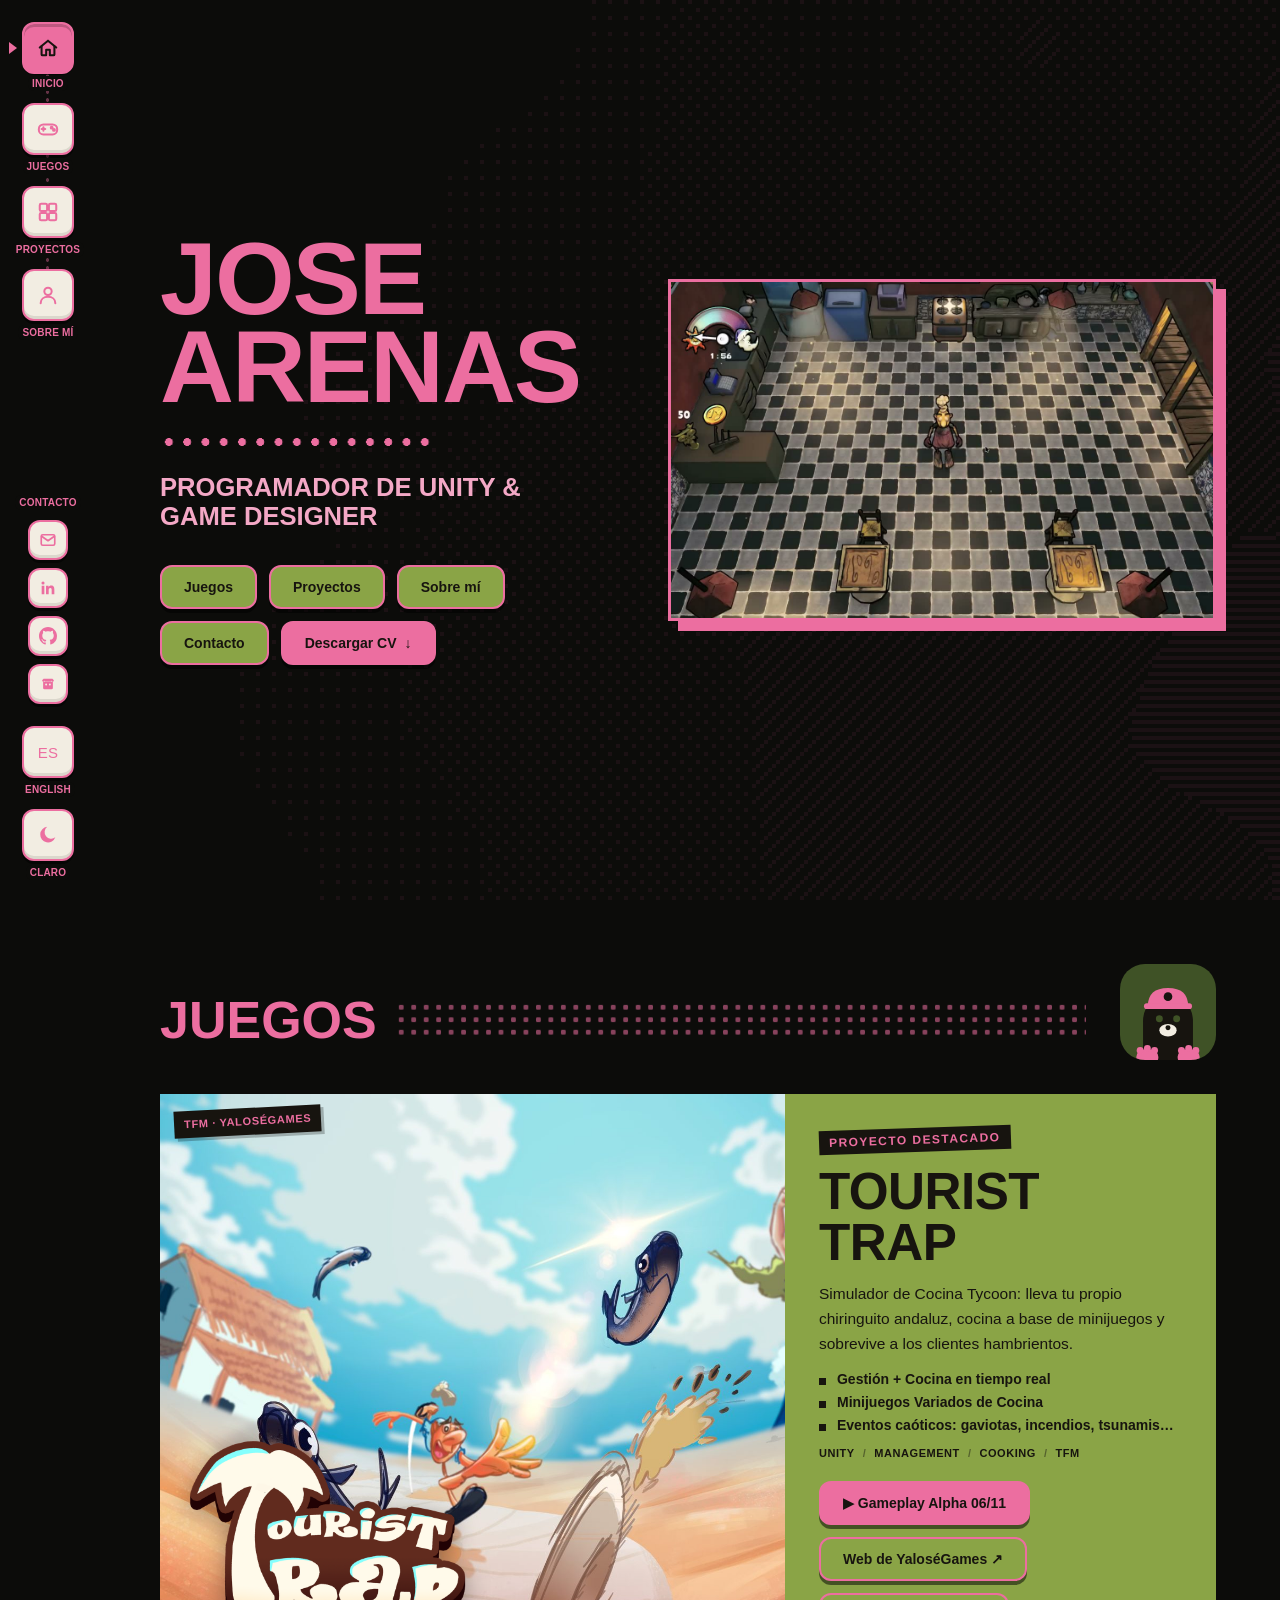
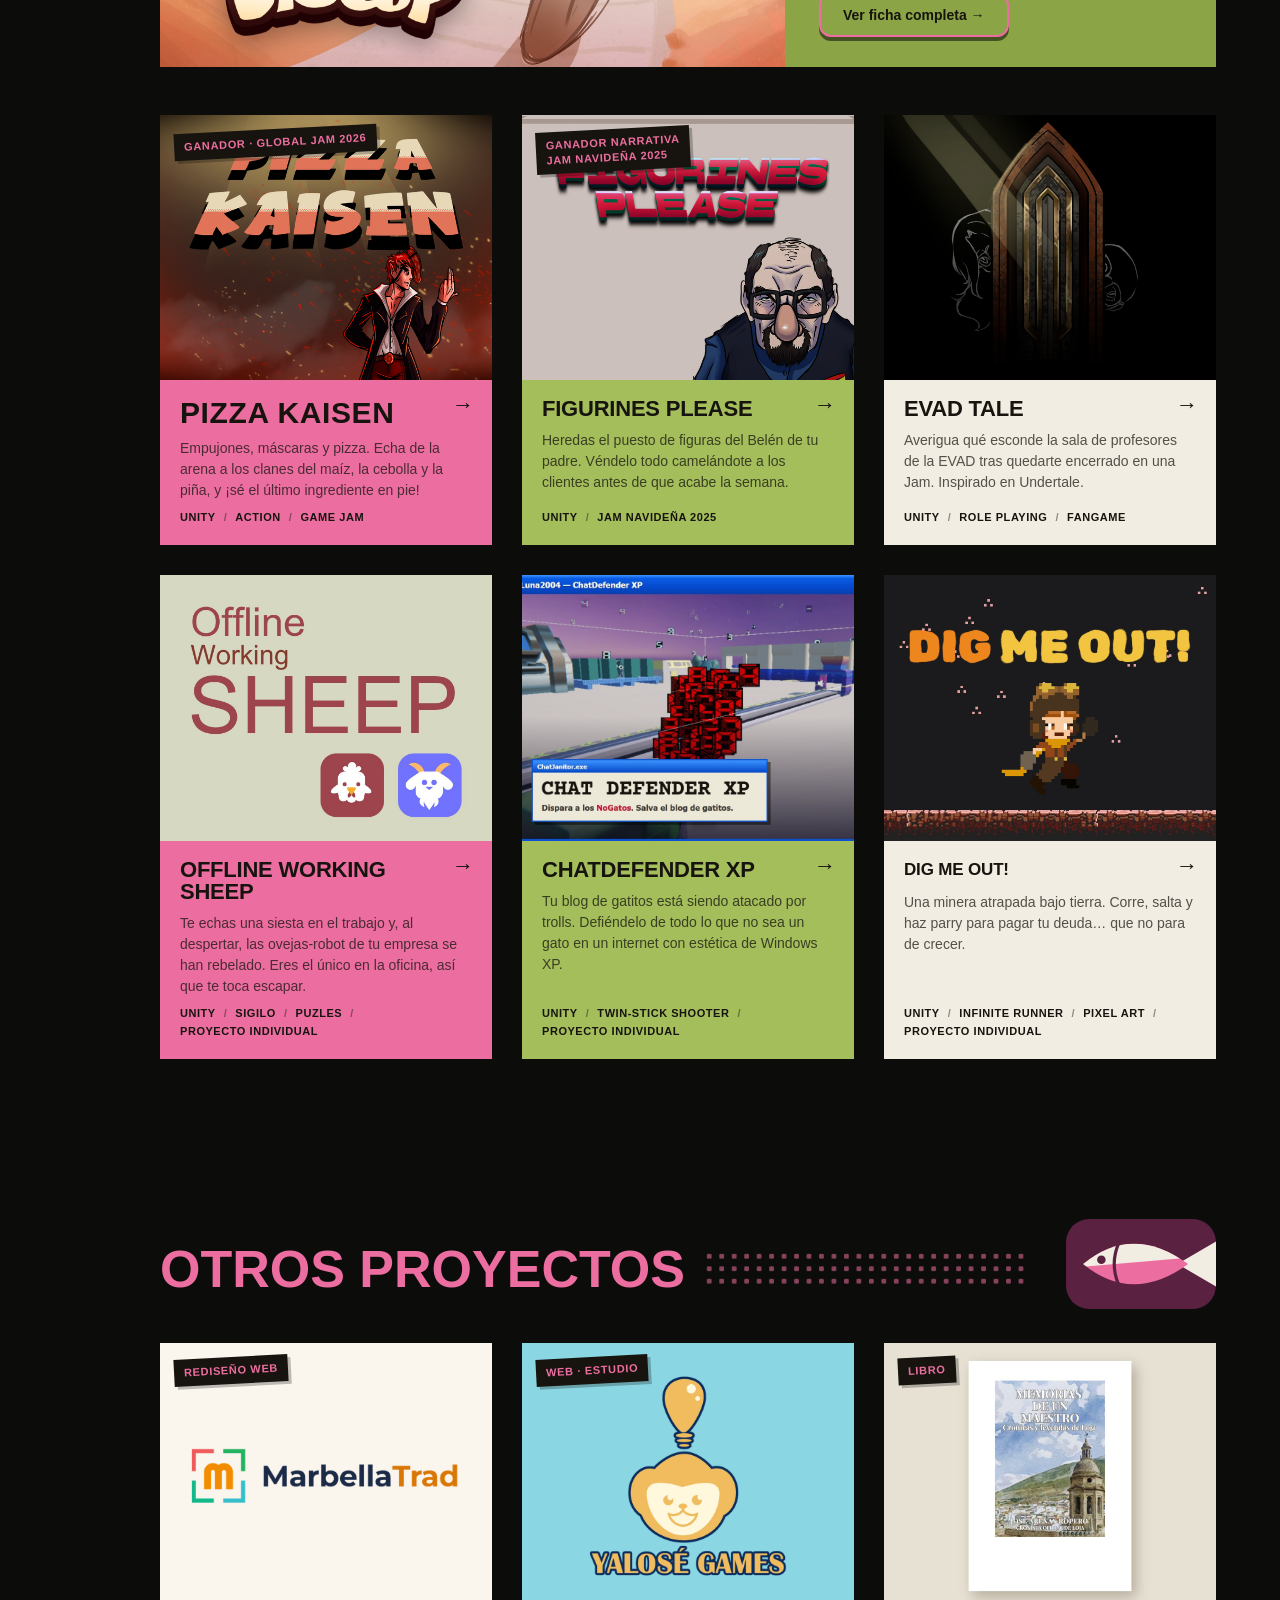
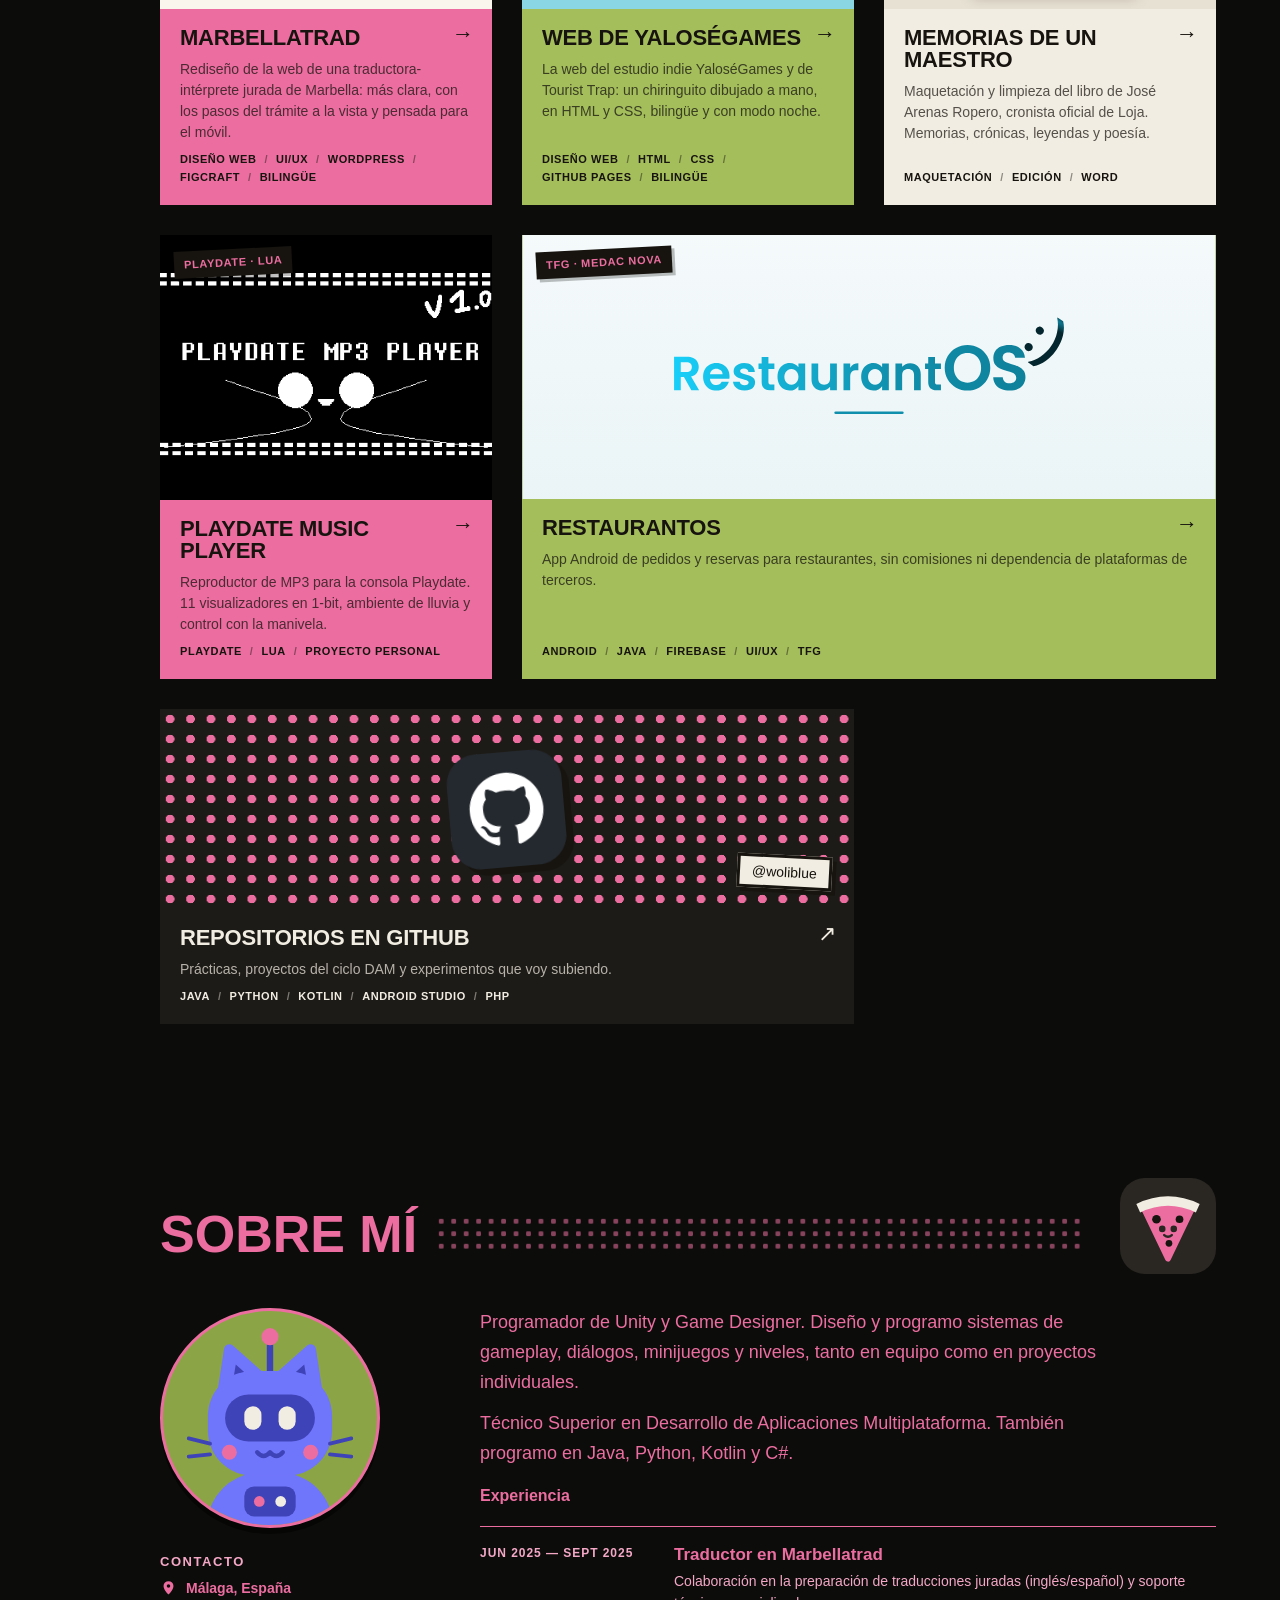
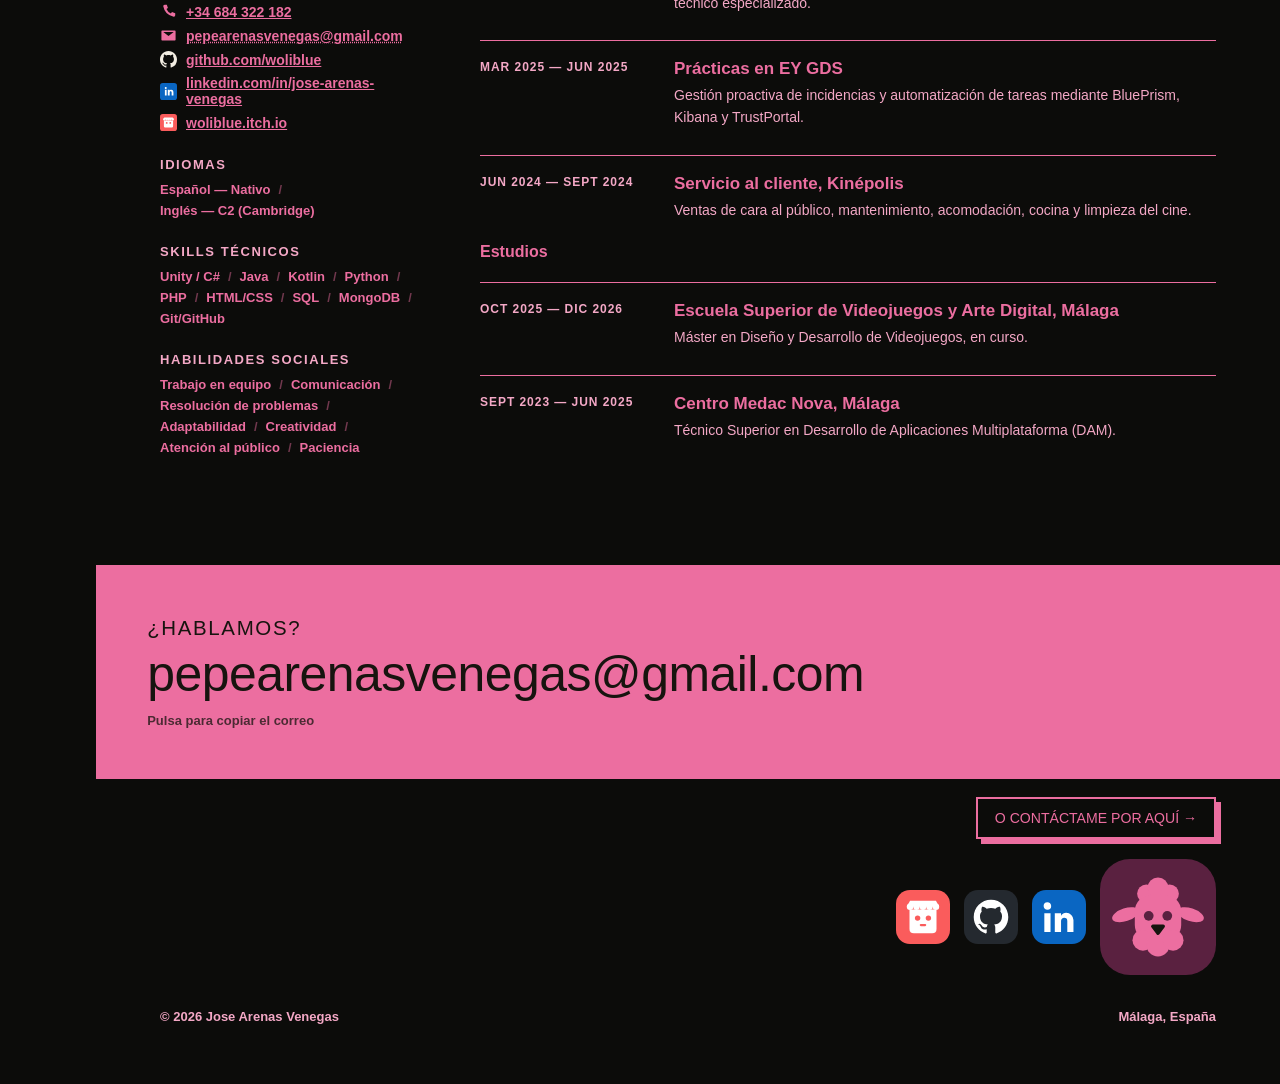
==== commit 12702433: "Publicar portfolio" ====
--- a/index.html
+++ b/index.html
@@ -92,11 +92,11 @@
         <a class="pill" href="#contacto" data-i18n="hero.contactBtn">Contacto</a>
         <a class="pill pill-accent" href="cv-es.pdf" data-cv target="_blank" rel="noopener"><span data-i18n="hero.cv">Descargar CV</span> <span aria-hidden="true">↓</span></a>
       </div>
-      <!-- Minigifs de Tourist Trap (recortes del gameplay de 5 min de yalosegames.github.io): una pantalla que va pasando
-           por los cuatro momentos (app.js). Rutas completas en data-clips: publicar.py copia los assets que ve escritos -->
+      <!-- Pantalla de Tourist Trap: un montaje en bucle sin costura del gameplay de 5 min del hito 05/11
+           (herramientas/montaje_portada.py). app.js lo para con «reducir movimiento» -->
       <figure class="hero-screen" aria-hidden="true">
-        <video class="hero-clip" src="assets/video/portada/tt-0511-comedor.mp4" poster="assets/video/portada/tt-0511-comedor.jpg"
-               data-clips="assets/video/portada/tt-0511-comedor.mp4 assets/video/portada/tt-0511-huevo.mp4 assets/video/portada/tt-0511-horno.mp4 assets/video/portada/tt-0511-jamon.mp4" muted playsinline autoplay preload="auto"></video>
+        <video class="hero-clip" src="assets/video/portada/tt-0511-portada.mp4" poster="assets/video/portada/tt-0511-portada.jpg"
+               muted loop playsinline autoplay preload="auto"></video>
       </figure>
     </section>
 
@@ -210,7 +210,7 @@
 <script src="i18n.js?v=84f5230e"></script>
 <script src="data.js?v=10dc3bfa"></script>
 <script src="deco.js?v=c8f7e909"></script>
-<script src="app.js?v=50c209a0"></script>
+<script src="app.js?v=f8947807"></script>
 <script src="fondo-dither.js?v=71e4a4e5"></script>
 </body>
 </html>
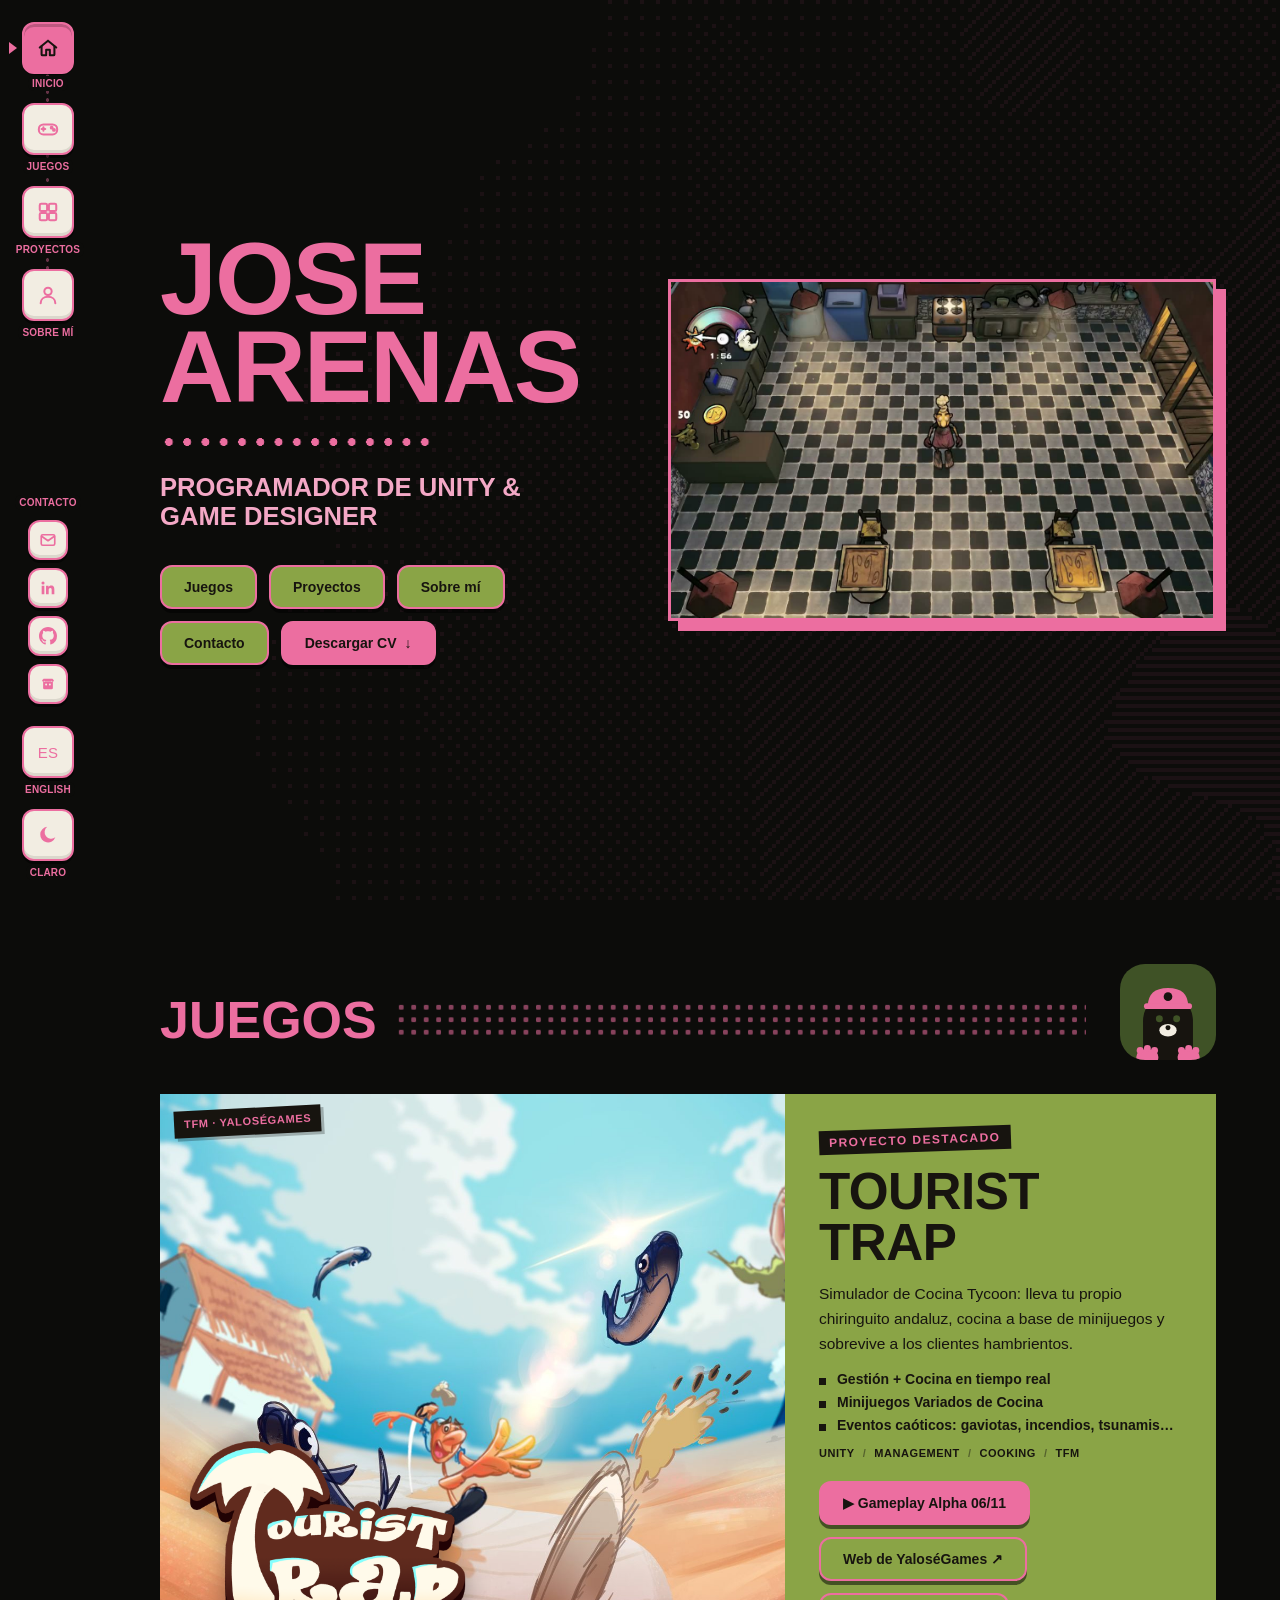
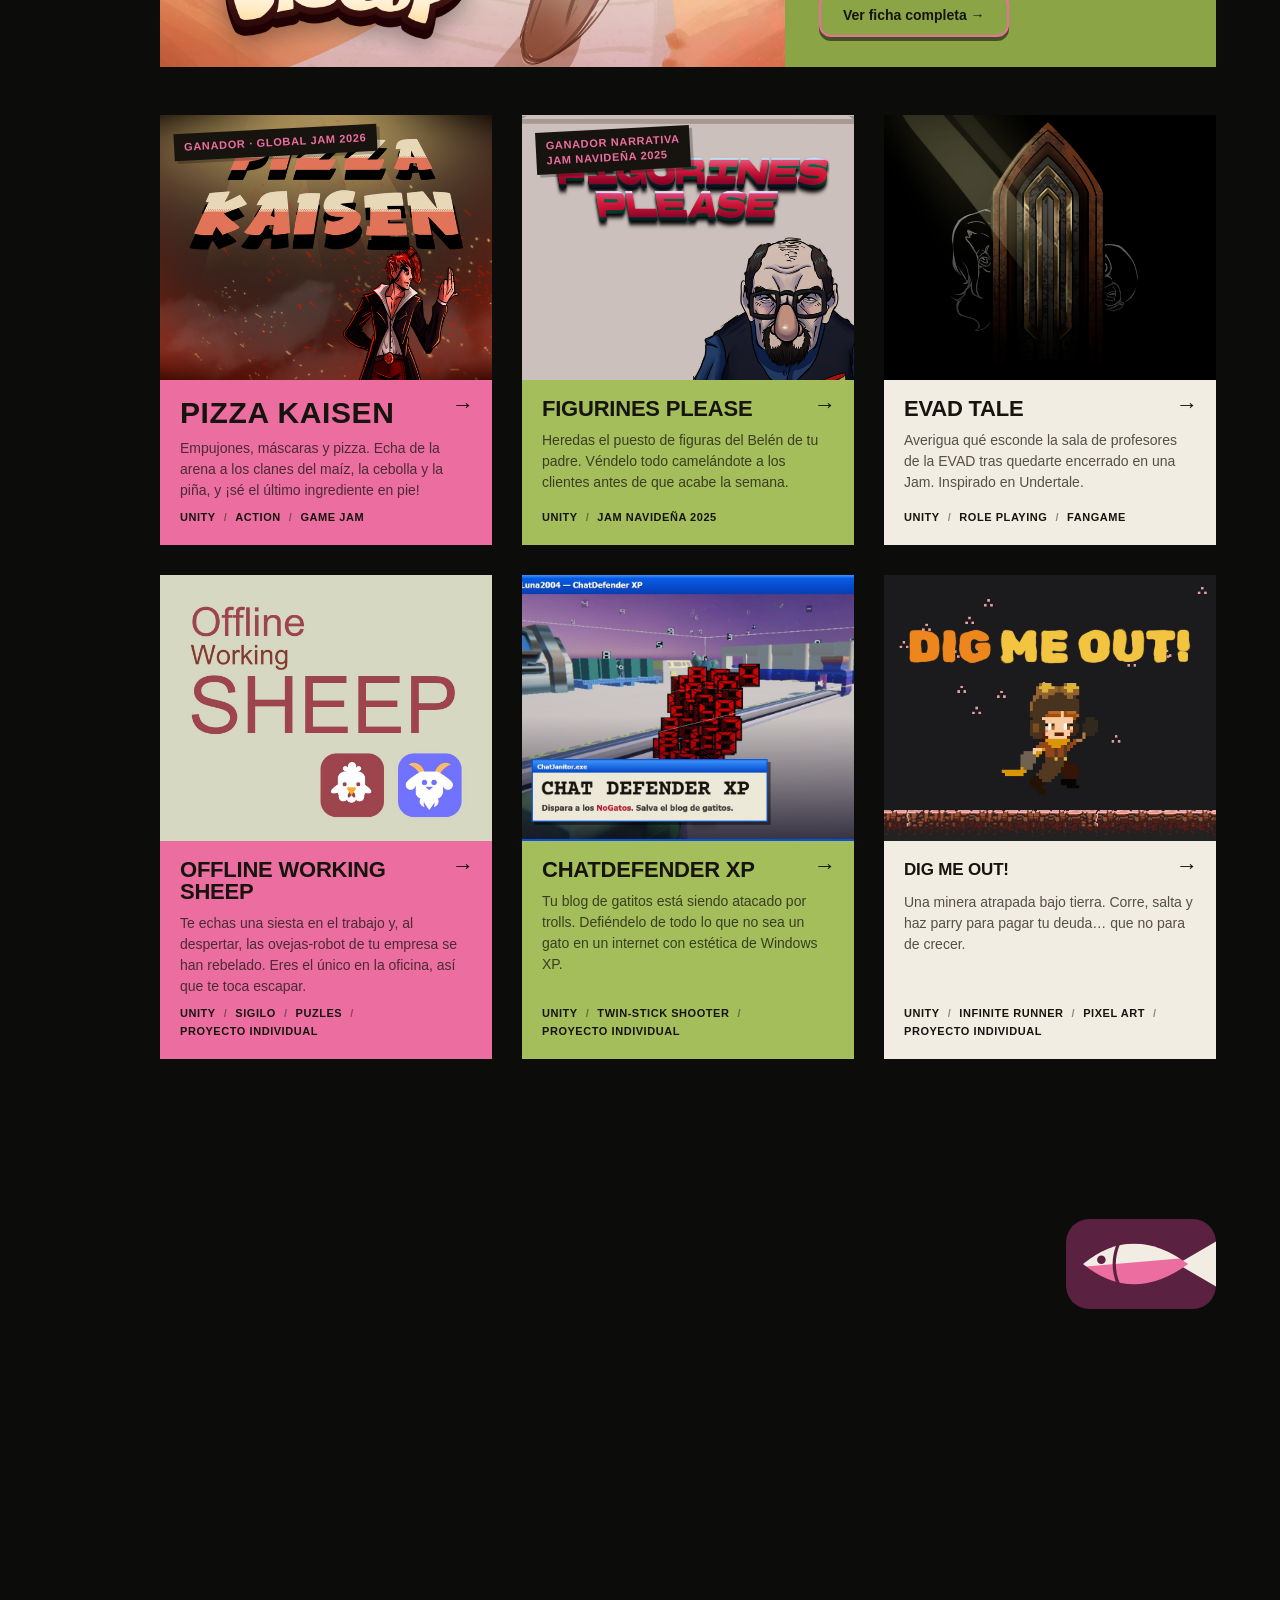
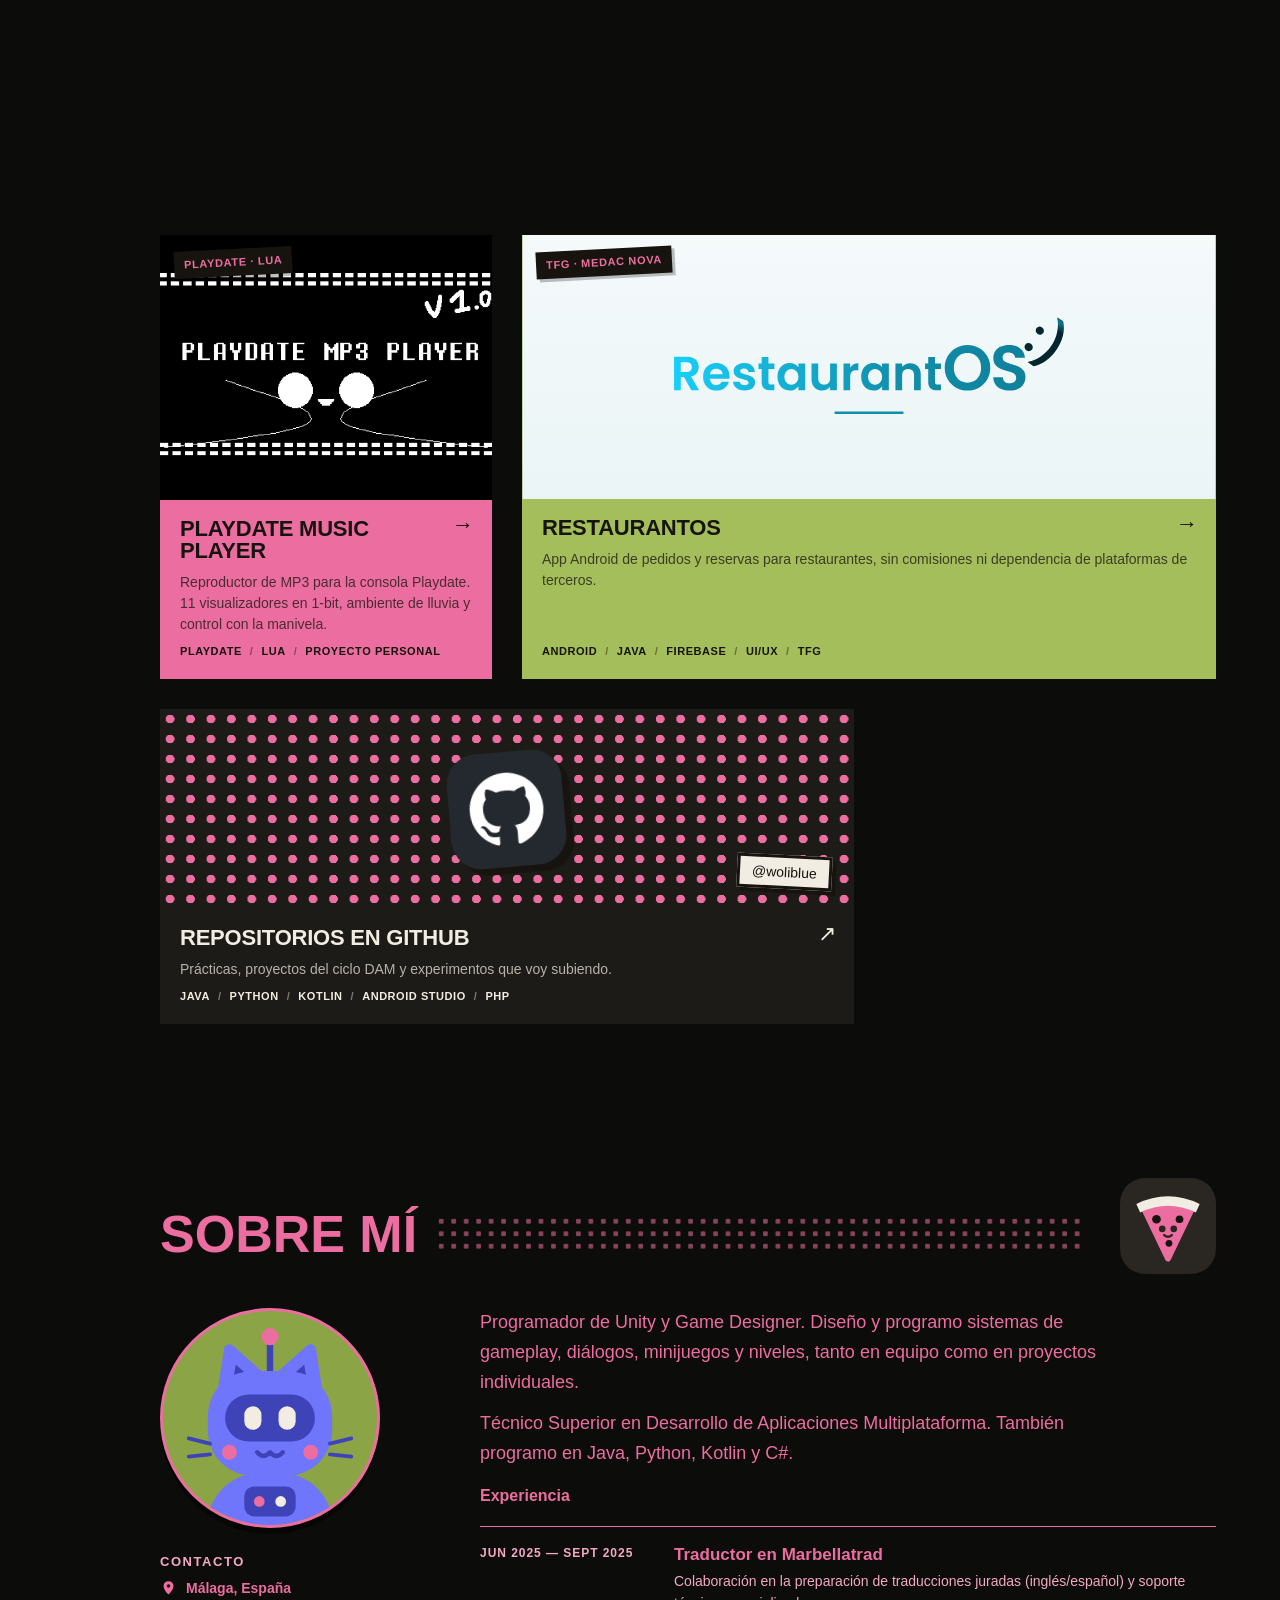
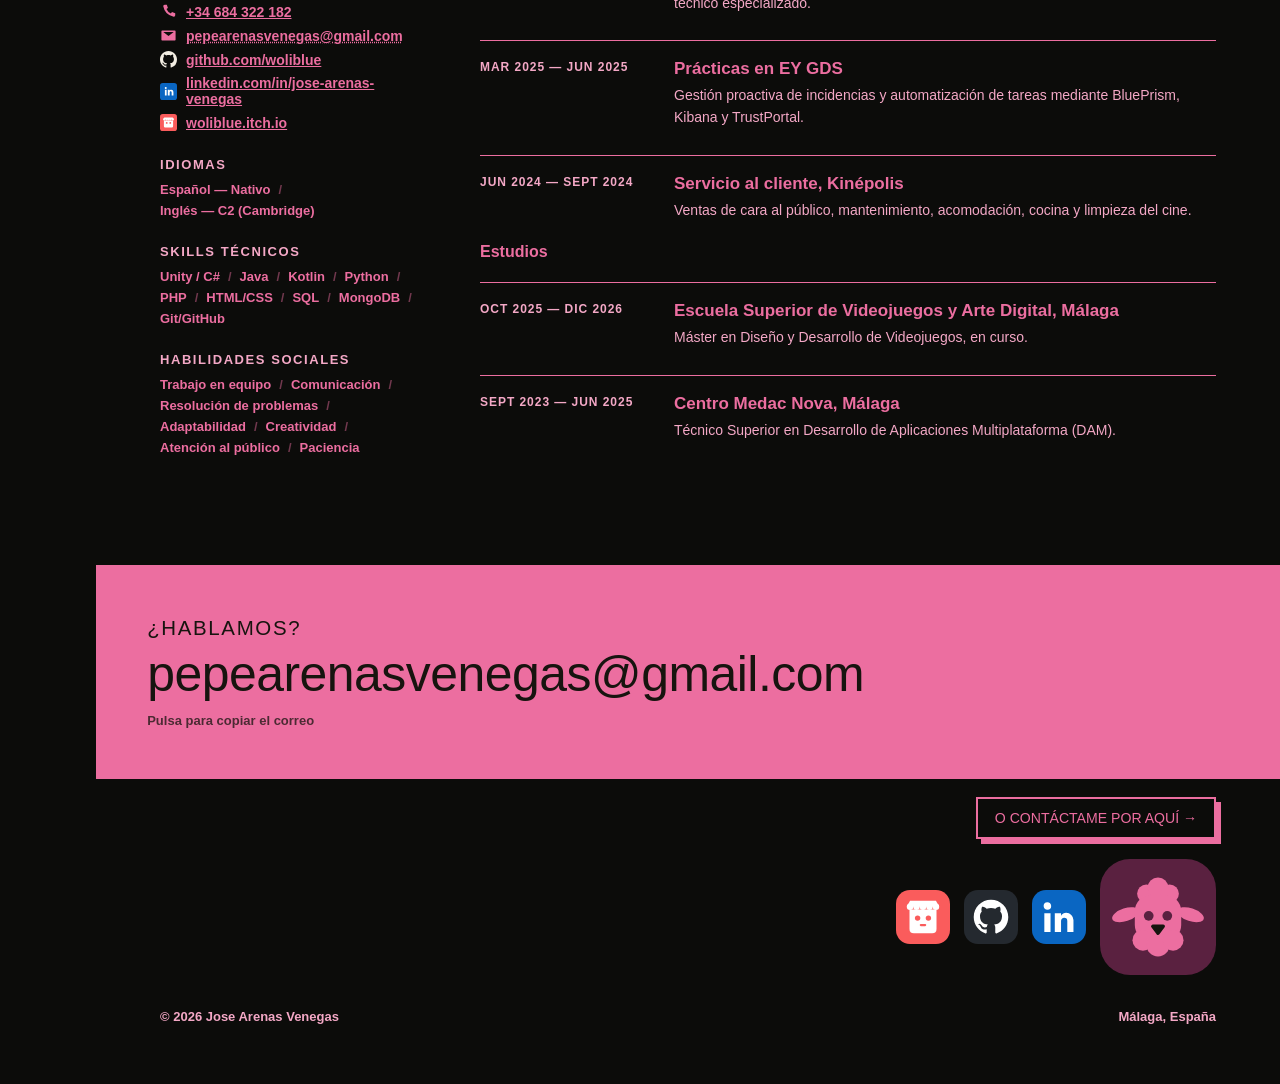
==== commit 67215316: "Publicar portfolio" ====
--- a/index.html
+++ b/index.html
@@ -95,7 +95,7 @@
       <!-- Pantalla de Tourist Trap: un montaje en bucle sin costura del gameplay de 5 min del hito 05/11
            (herramientas/montaje_portada.py). app.js lo para con «reducir movimiento» -->
       <figure class="hero-screen" aria-hidden="true">
-        <video class="hero-clip" src="assets/video/portada/tt-0511-portada.mp4" poster="assets/video/portada/tt-0511-portada.jpg"
+        <video class="hero-clip" src="assets/video/portada/tt-0511-portada-2.mp4" poster="assets/video/portada/tt-0511-portada-2.jpg"
                muted loop playsinline autoplay preload="auto"></video>
       </figure>
     </section>
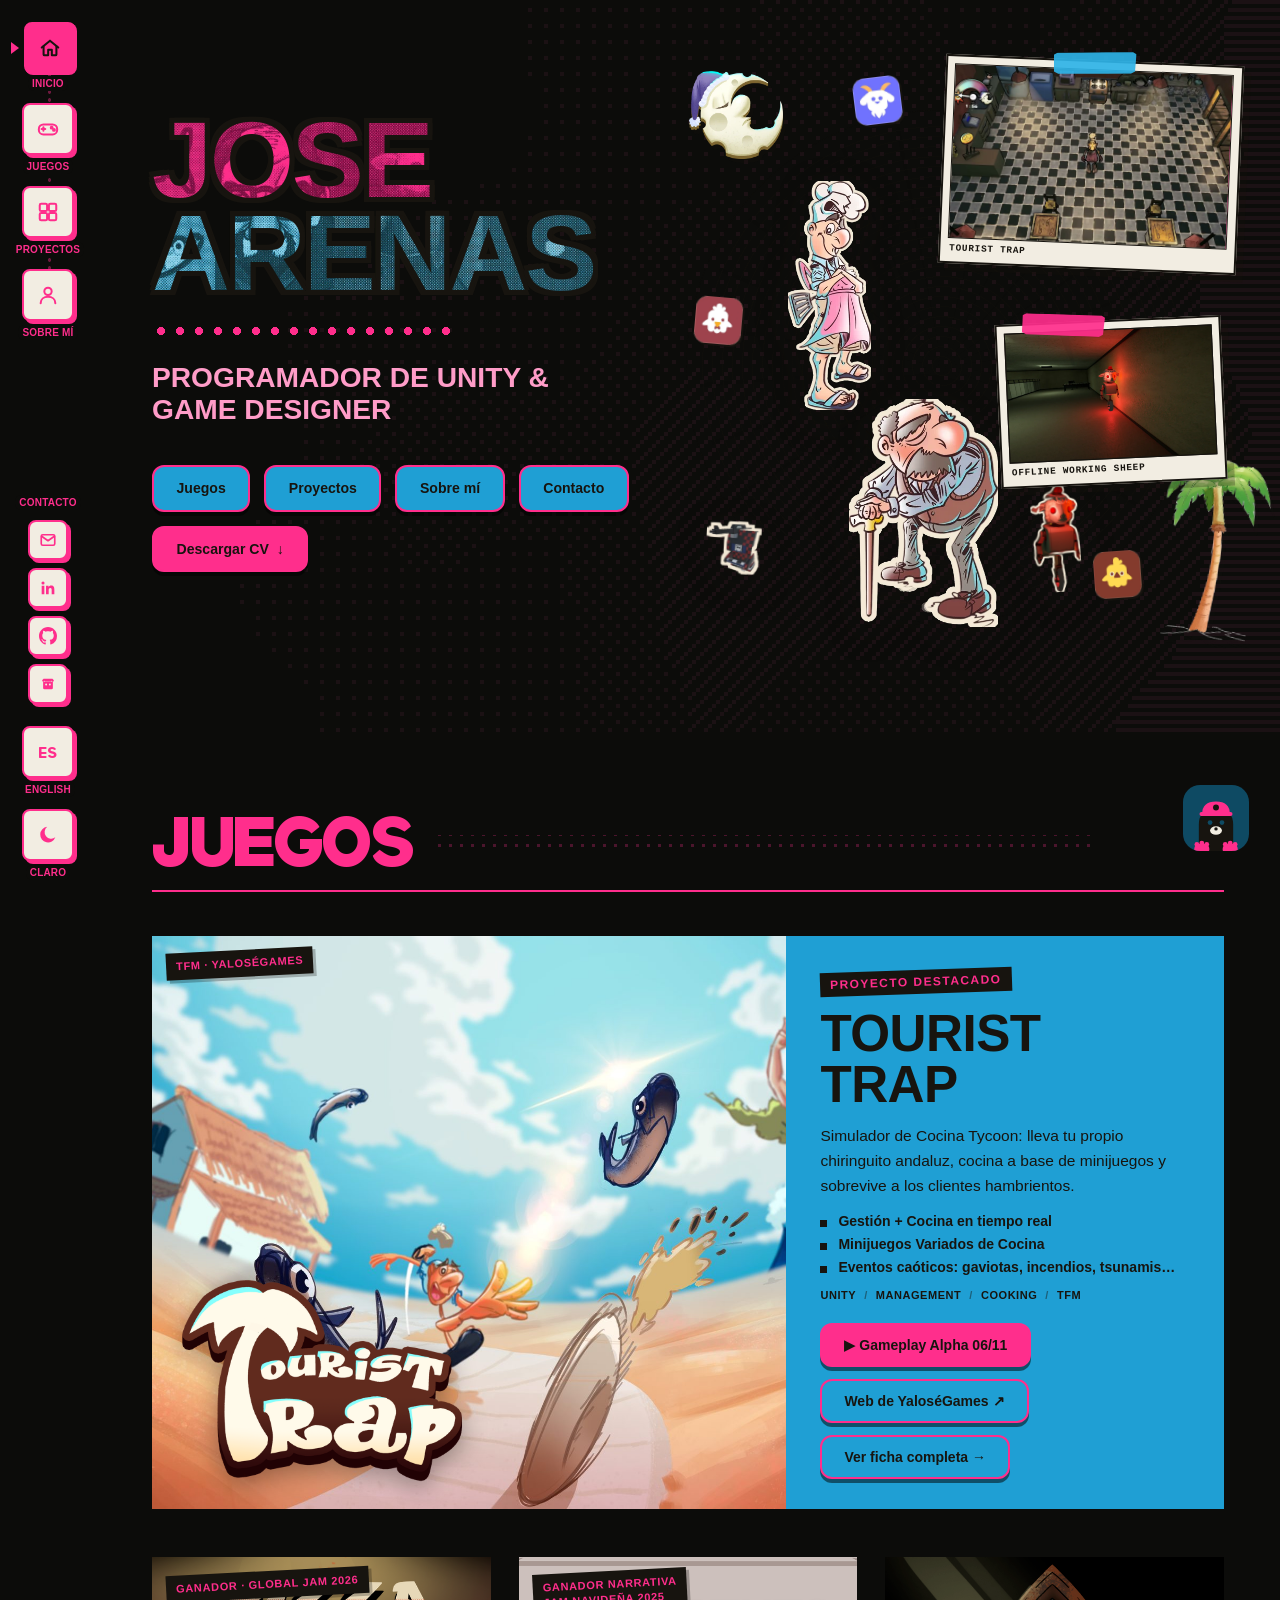
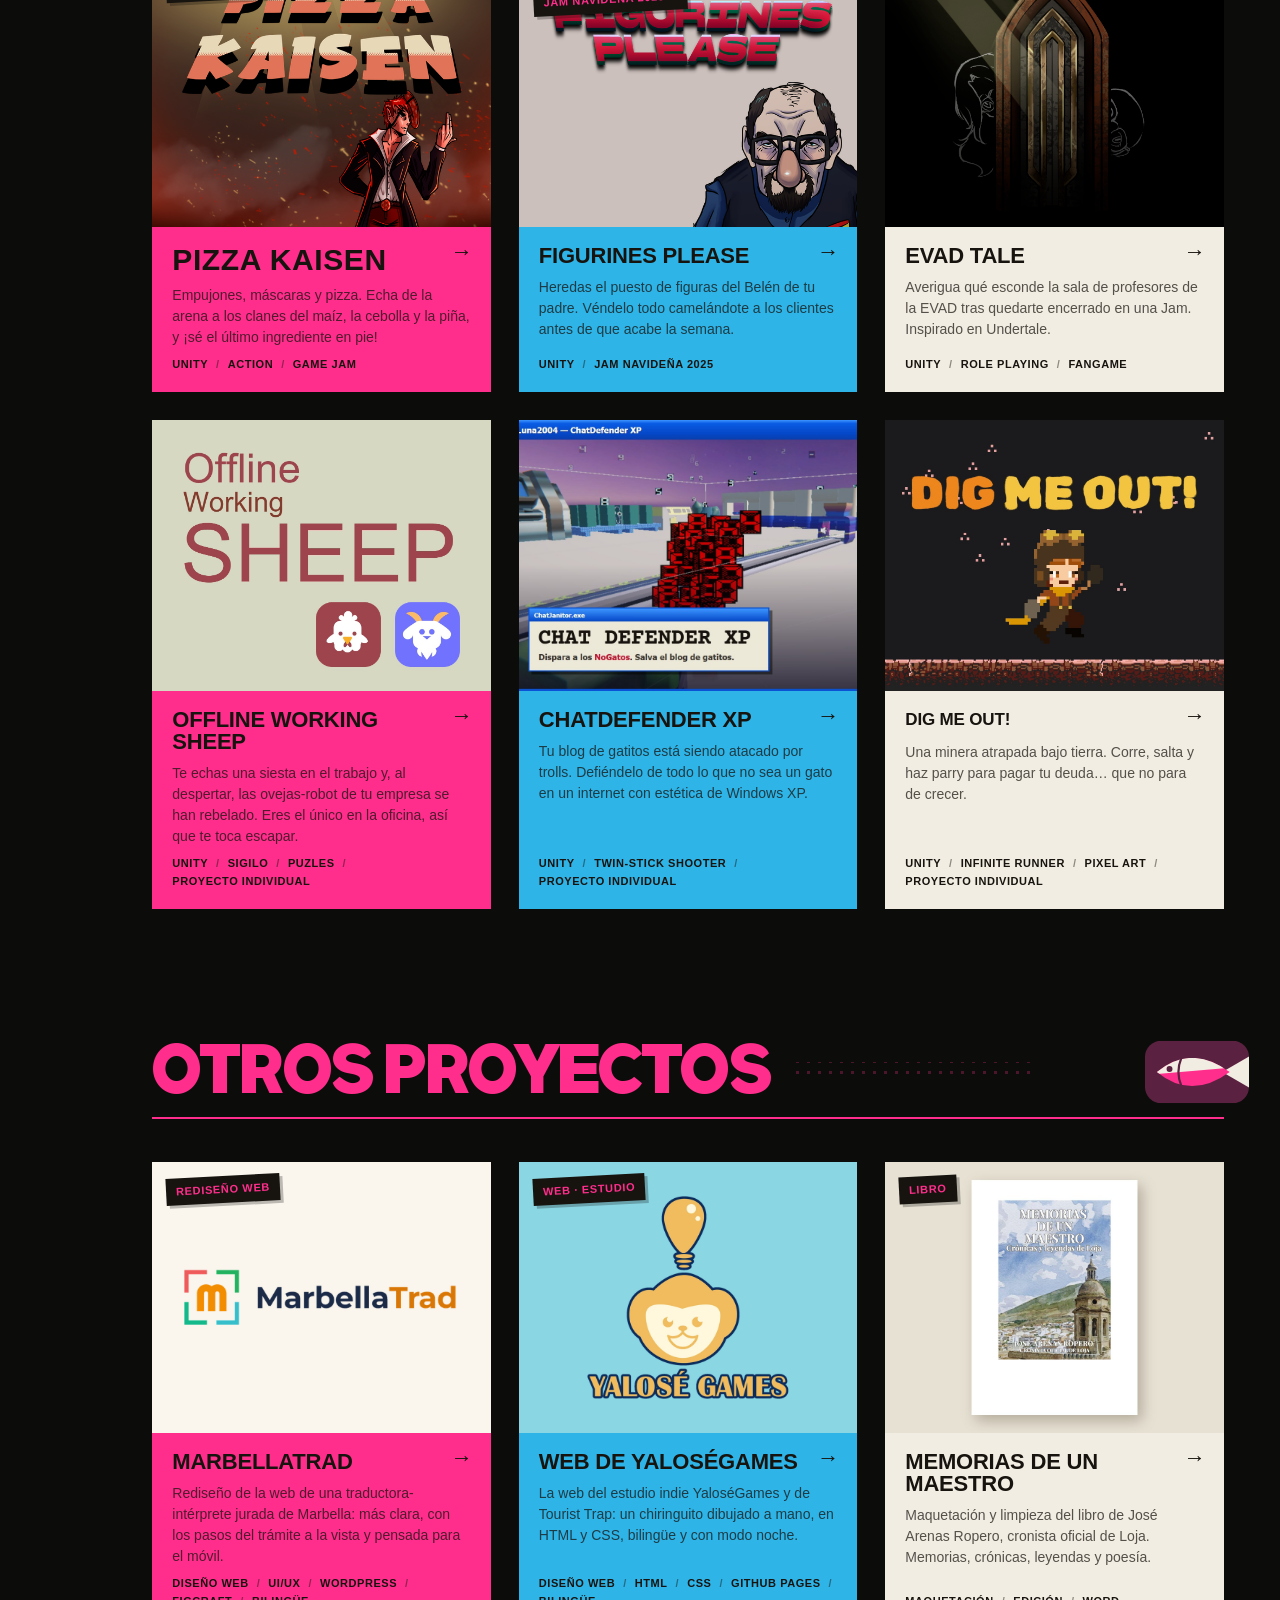
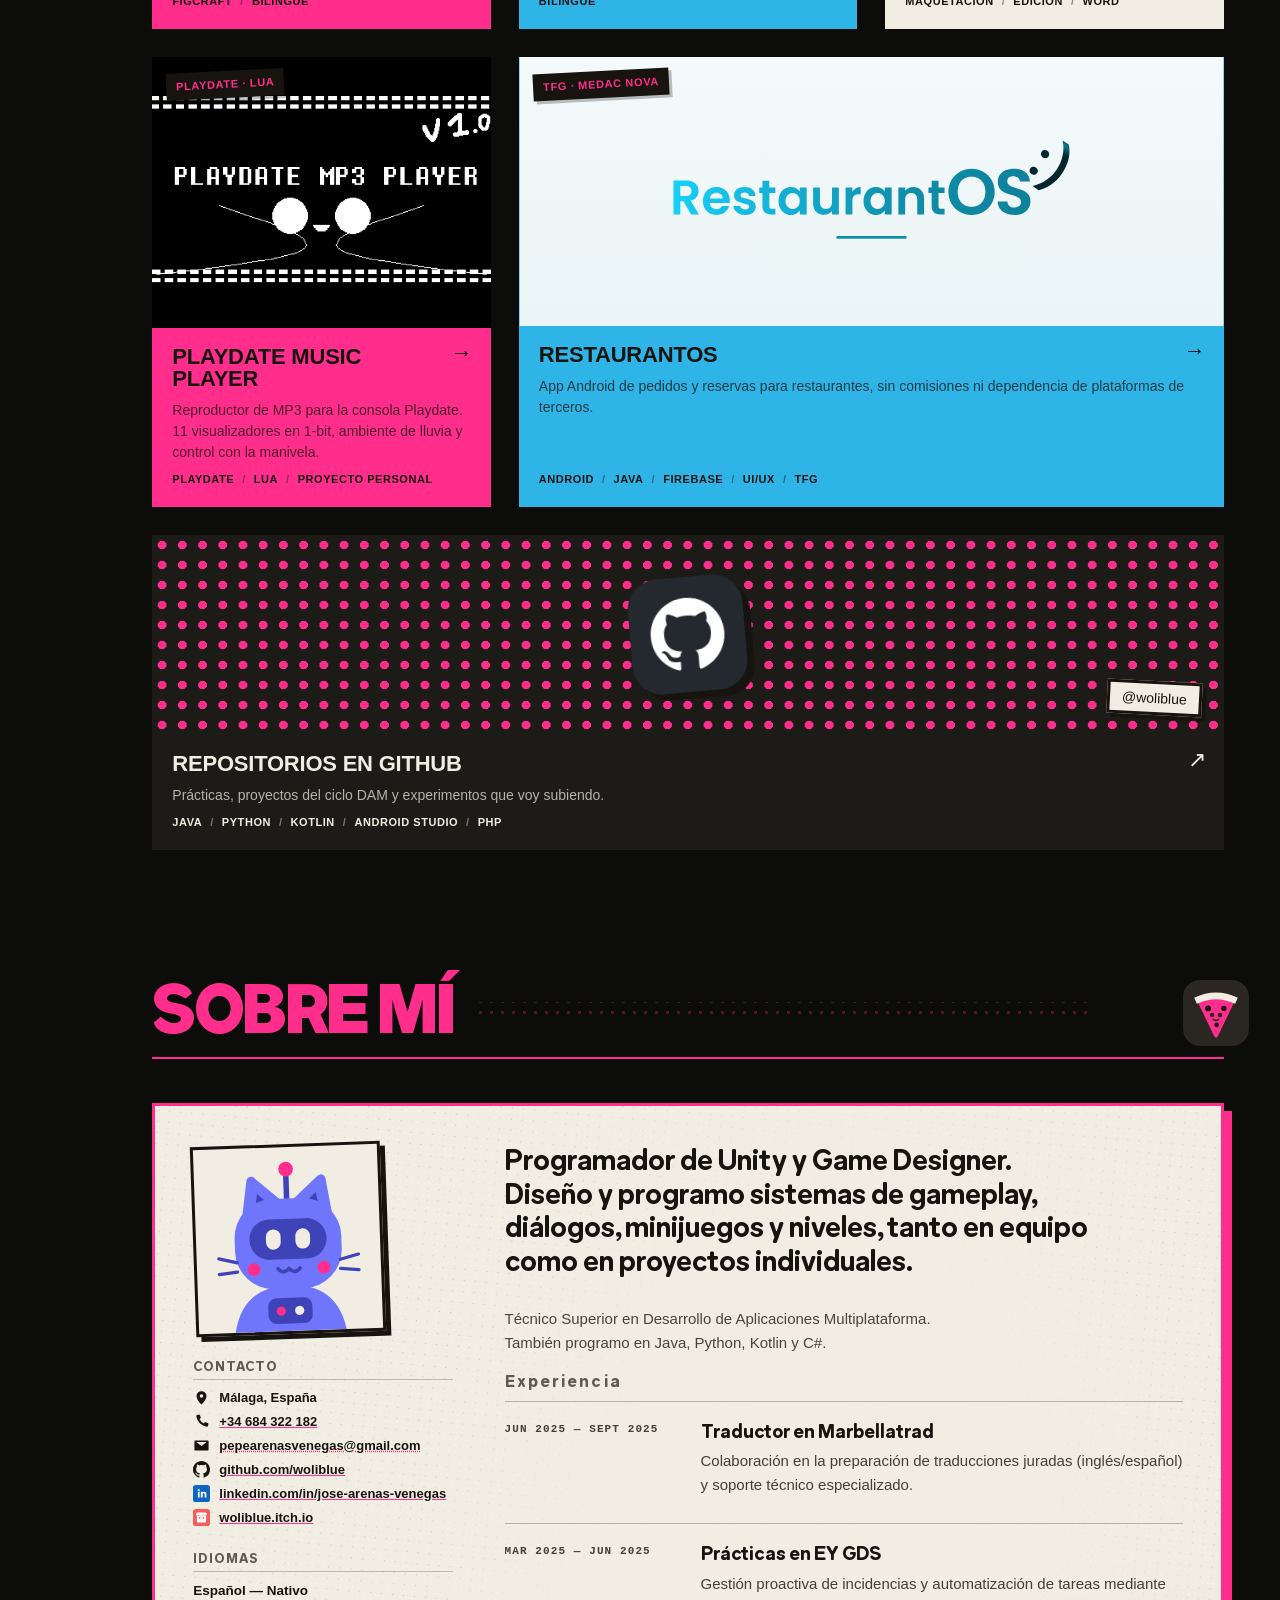
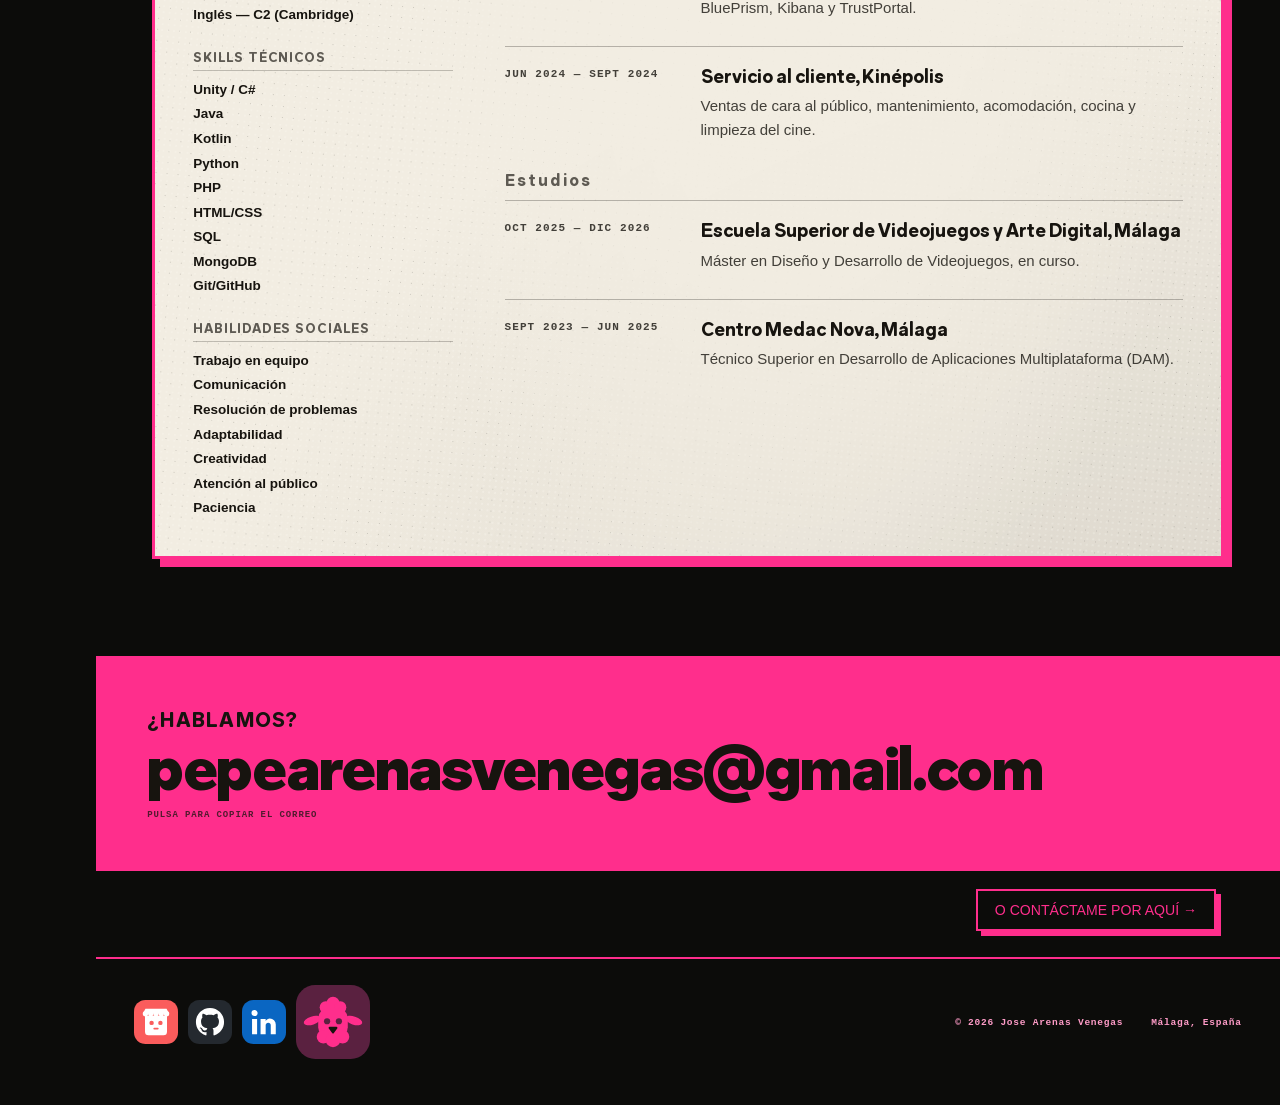
==== commit e3a05e4d: "Publicar portfolio" ====
--- a/index.html
+++ b/index.html
@@ -2,7 +2,7 @@
 <html lang="es" data-theme="dark">
 <head>
 <meta charset="UTF-8">
-<meta http-equiv="Content-Security-Policy" content="default-src 'self'; script-src 'self'; style-src 'self' 'unsafe-inline' https://fonts.googleapis.com; font-src https://fonts.gstatic.com; img-src 'self' data:; media-src 'self'; connect-src 'self'; object-src 'none'; base-uri 'self'; form-action https://formsubmit.co">
+<meta http-equiv="Content-Security-Policy" content="default-src 'self'; script-src 'self'; style-src 'self' 'unsafe-inline' https://fonts.googleapis.com; font-src 'self' https://fonts.gstatic.com; img-src 'self' data:; media-src 'self'; connect-src 'self'; object-src 'none'; base-uri 'self'; form-action https://formsubmit.co">
 <meta name="referrer" content="strict-origin-when-cross-origin">
 <meta name="viewport" content="width=device-width, initial-scale=1.0">
 <meta name="theme-color" content="#0c0c0a">
@@ -16,15 +16,16 @@
 <meta property="og:type" content="website">
 <meta property="og:title" content="Jose Arenas — Portfolio">
 <meta property="og:description" content="Programador de Unity y Game Designer. Juegos, proyectos y CV.">
-<meta property="og:image" content="https://woliblue.github.io/assets/img/og-image.png?v=2">
+<meta property="og:image" content="https://woliblue.github.io/assets/img/og-image.png">
 <meta name="twitter:card" content="summary_large_image">
 <meta name="twitter:title" content="Jose Arenas — Portfolio">
 <meta name="twitter:description" content="Programador de Unity y Game Designer. Juegos, proyectos y CV.">
-<meta name="twitter:image" content="https://woliblue.github.io/assets/img/og-image.png?v=2">
-
-<link rel="stylesheet" href="style.css?v=9c7200c1">
+<meta name="twitter:image" content="https://woliblue.github.io/assets/img/og-image.png">
+
+<link rel="stylesheet" href="style.css?v=3cad45f2">
+<link rel="stylesheet" href="home.css?v=38ff3386">
 </head>
-<body>
+<body class="page-home">
 
 <div class="layout">
 
@@ -47,6 +48,12 @@
         <span class="icon-box"><svg viewBox="0 0 24 24"><circle cx="12" cy="8" r="4"/><path d="M4 21c0-4.4 3.6-7 8-7s8 2.6 8 7"/></svg></span>
         <span class="nav-label" data-i18n="nav.sobremi">Sobre mí</span>
       </a>
+      <!-- HOUSEGOTCHI OCULTO (24/11/2026): para volver a enseñarlo, quita este comentario
+<a href="#housegotchi" class="nav-icon" title="Housegotchi" aria-label="Housegotchi">
+        <span class="icon-box"><svg viewBox="0 0 24 24"><rect x="5" y="3" width="14" height="18" rx="3"/><rect x="8" y="6" width="8" height="6" rx="1"/><circle cx="9" cy="16.5" r="1.2"/><circle cx="15" cy="16.5" r="1.2"/></svg></span>
+        <span class="nav-label" data-i18n="nav.housegotchi">Housegotchi</span>
+      </a>
+HOUSEGOTCHI OCULTO  -->
     </div>
     <div class="sidebar-bottom">
       <div class="sidebar-contact">
@@ -78,26 +85,64 @@
   <!-- ===== Main ===== -->
   <div class="main">
 
-    <!-- Portada: solo nombre, rol y botones a cada sección (la paleta tranquila del resto de la web) -->
-    <section class="hero hero-simple" id="inicio">
-      <!-- Un poco de dither de fondo (paleta + tramas, la técnica de Golf Tycoon). Lo pinta fondo-dither.js -->
+    <!-- Portada: a la izquierda, la de siempre (negro con dither, nombre rosa y pastillas);
+         a la derecha, una hoja de papel con el collage de recortes y dos pantallas de gameplay. -->
+    <section class="hero hero-simple hero-mix" id="inicio">
+      <!-- Dither de fondo (paleta + tramas, la técnica de Golf Tycoon). Lo pinta fondo-dither.js -->
       <canvas class="hero-dither" aria-hidden="true"></canvas>
-      <h1 class="hero-name">Jose<br>Arenas</h1>
+      <h1 class="hero-name hero-name-trama">Jose<br>Arenas</h1>
       <span class="hero-dots" aria-hidden="true"></span>
       <h2 class="role" data-i18n="hero.role">PROGRAMADOR DE UNITY &amp; GAME DESIGNER</h2>
       <div class="hero-actions">
         <a class="pill" href="#juegos" data-i18n="nav.juegos">Juegos</a>
         <a class="pill" href="#otros-proyectos" data-i18n="nav.proyectos">Proyectos</a>
         <a class="pill" href="#sobre-mi" data-i18n="nav.sobremi">Sobre mí</a>
-        <a class="pill" href="#contacto" data-i18n="hero.contactBtn">Contacto</a>
+        <a class="pill" href="#contacto" data-i18n="about.contacto">Contacto</a>
+        <!-- HOUSEGOTCHI OCULTO (24/11/2026): para volver a enseñarlo, quita este comentario
+<a class="pill pill-hg" href="#housegotchi"><span data-i18n="nav.housegotchi">Housegotchi</span></a>
+HOUSEGOTCHI OCULTO  -->
         <a class="pill pill-accent" href="cv-es.pdf" data-cv target="_blank" rel="noopener"><span data-i18n="hero.cv">Descargar CV</span> <span aria-hidden="true">↓</span></a>
       </div>
-      <!-- Pantalla de Tourist Trap: un montaje en bucle sin costura del gameplay de 5 min del hito 05/11
-           (herramientas/montaje_portada.py). app.js lo para con «reducir movimiento» -->
-      <figure class="hero-screen" aria-hidden="true">
-        <video class="hero-clip" src="assets/video/portada/tt-0511-portada-2.mp4" poster="assets/video/portada/tt-0511-portada-2.jpg"
-               muted loop playsinline autoplay preload="auto"></video>
-      </figure>
+
+      <div class="hero-board">
+        <div class="hero-art">
+          <span class="hero-ring-disc" aria-hidden="true"></span>
+          <span class="hero-stage" aria-hidden="true"></span>
+          <img class="hero-sun" src="assets/img/home/sol.webp" alt="" width="320" height="330">
+          <img class="hero-moon" src="assets/img/home/luna.webp" alt="" width="320" height="299">
+          <img class="hero-palm" src="assets/img/home/palmera.webp" alt="" width="407" height="700">
+
+          <!-- Pantalla 1: Tourist Trap, un montaje en bucle sin costura (herramientas/montaje_portada.py) -->
+          <a class="hero-screen hero-screen-tt" href="project.html?slug=tourist-trap&amp;kind=games" aria-label="Tourist Trap">
+            <span class="hero-tape"></span>
+            <span class="hero-screen-view">
+              <video class="hero-clip" src="assets/video/portada/tt-0511-portada-2.mp4" poster="assets/video/portada/tt-0511-portada-2.jpg"
+                     muted loop playsinline autoplay preload="auto"></video>
+            </span>
+            <span class="hero-screen-label">Tourist Trap</span>
+          </a>
+
+          <!-- Pantalla 2: Offline Working Sheep, capturas que se van fundiendo (app.js) -->
+          <a class="hero-screen hero-screen-ows" href="project.html?slug=offline-working-sheep&amp;kind=games" aria-label="Offline Working Sheep">
+            <span class="hero-tape"></span>
+            <span class="hero-screen-view hero-slides">
+              <img class="is-on" src="assets/img/ows/robot-persigue.webp" alt="">
+              <img src="assets/img/ows/robots-sala-grande.webp" alt="" loading="lazy">
+              <img src="assets/img/ows/oficina-mutante.webp" alt="" loading="lazy">
+              <img src="assets/img/ows/sala-domino.webp" alt="" loading="lazy">
+            </span>
+            <span class="hero-screen-label">Offline Working Sheep</span>
+          </a>
+
+          <img class="hero-cut hero-cut-curro" src="assets/estetica/recortes/curro-sticker.webp" alt="" width="159" height="440">
+          <img class="hero-cut hero-cut-rogelio" src="assets/estetica/recortes/rogelio-sticker.webp" alt="" width="318" height="440">
+          <img class="hero-cut hero-cut-robot" src="assets/estetica/recortes/robot-ows-sticker.webp" alt="" width="504" height="1143">
+          <img class="hero-cut hero-cut-troll" src="assets/estetica/recortes/troll-sticker.webp" alt="" width="267" height="259">
+          <img class="hero-app-icon hero-app-icon-sheep" src="assets/img/home/ows-sheep.webp" alt="" width="256" height="256">
+          <img class="hero-app-icon hero-app-icon-hen" src="assets/img/home/ows-hen.webp" alt="" width="256" height="256">
+          <img class="hero-app-icon hero-app-icon-chick" src="assets/img/home/ows-chick.webp" alt="" width="256" height="256">
+        </div>
+      </div>
     </section>
 
     <!-- Juegos -->
@@ -193,6 +238,31 @@
       <a class="cb-more" href="contacto.html"><span data-i18n="contactForm.cta">O contáctame por aquí</span> <span aria-hidden="true">→</span></a>
     </div>
 
+    <!-- Housegotchi: portada Y2K con el nombre girando; lleva al juego (housegotchi.html) -->
+    <!-- HOUSEGOTCHI OCULTO (24/11/2026): para volver a enseñarlo, quita este comentario
+<section class="hgp" id="housegotchi" aria-labelledby="hgp-titulo">
+      <div class="hgp-portada">
+        <p class="hgp-ante" data-i18n="hgPortada.ante">Los juguetes que forman mi portfolio</p>
+        <a class="hgp-escenario" href="housegotchi.html" aria-label="Housegotchi">
+          <svg class="hgp-orbita hgp-detras" viewBox="0 0 605 420" aria-hidden="true"><defs><clipPath id="hgp-arriba"><rect x="0" y="0" width="605" height="372"/></clipPath></defs>
+            <g clip-path="url(#hgp-arriba)"><text><textPath href="#hgp-ruta">.</textPath></text></g></svg>
+          <span class="hgp-jumbo">
+            <img src="assets/img/housegotchi/jumbo-magenta.webp" alt="" width="420" height="420">
+            <span class="hgp-nombre" aria-hidden="true">HOUSEGOTCHI</span>
+            <span class="hgp-lcd">
+              <span class="hgp-titulo" id="hgp-titulo">HOUSE<br>GOTCHI</span>
+              <span class="hgp-pulsa" data-i18n="hgPortada.pulsa">▶ Pulsa para jugar</span>
+              <span class="hgp-suelo" aria-hidden="true"><span class="hgp-spr hgp-chef"></span><span class="hgp-spr hgp-rogelio"></span><span class="hgp-spr hgp-robot"></span></span>
+            </span>
+          </span>
+          <svg class="hgp-orbita hgp-delante" viewBox="0 0 605 420" aria-hidden="true"><defs><path id="hgp-ruta"/><clipPath id="hgp-abajo"><rect x="0" y="372" width="605" height="200"/></clipPath></defs>
+            <g clip-path="url(#hgp-abajo)"><text><textPath href="#hgp-ruta">.</textPath></text></g></svg>
+        </a>
+        <a class="hgp-jugar" href="housegotchi.html" data-i18n="hgPortada.jugar">▶ Jugar a Housegotchi</a>
+      </div>
+    </section>
+HOUSEGOTCHI OCULTO  -->
+
     <footer class="footer-home">
       <div class="footer-tiles">
         <a class="footer-tile footer-link" href="https://woliblue.itch.io/" target="_blank" rel="noopener" title="itch.io" aria-label="itch.io" data-deco="tileItch"></a>
@@ -207,10 +277,10 @@
   </div>
 </div>
 
-<script src="i18n.js?v=84f5230e"></script>
-<script src="data.js?v=10dc3bfa"></script>
+<script src="i18n.js?v=3142a3db"></script>
+<script src="data.js?v=71c03406"></script>
 <script src="deco.js?v=c8f7e909"></script>
-<script src="app.js?v=f8947807"></script>
+<script src="app.js?v=dbc0a621"></script>
 <script src="fondo-dither.js?v=71e4a4e5"></script>
 </body>
 </html>
--- a/style.css
+++ b/style.css
@@ -1,11 +1,12 @@
 @import url('https://fonts.googleapis.com/css2?family=Archivo+Black&family=Inter:wght@400;500;600;700;800&display=swap');
 
-/* VERDE: pistacho claro #a4be5c (oscuro #8aa446), con texto NEGRO encima.
-   Historial: oliva original #4a5320 / #3d431c → prueba #5b6b1a / #48541a → pistacho.
-   Volver a la oliva no es solo cambiar el color: también el texto encima (negro → crema). */
+/* PALETA B (postal riso, 24/11/2026): rosa flúor #ff2e8c y cian #2fb4e8 (oscuro #1f9fd4),
+   con texto NEGRO encima de los dos. El cian ocupa todos los sitios del antiguo verde.
+   Historial del verde: oliva #4a5320 → #5b6b1a → pistacho #a4be5c / #8aa446 → fuera.
+   Rosa anterior: #ec6ea0 (suave #f082ae, texto #f4a8c6, magenta #c93f7c). */
 :root {
-  --bg: #ec6ea0;
-  --bg-soft: #f082ae;
+  --bg: #ff2e8c;
+  --bg-soft: #ff5ca6;
   --text: #17140f;
   --text-soft: #3a3530;
   --card: #f2ede2;
@@ -22,15 +23,15 @@
 html[data-theme="dark"] {
   --bg: #0c0c0a;
   --bg-soft: #161611;
-  --text: #ec6ea0;
-  --text-soft: #f4a8c6;
-  --card: #8aa446;
+  --text: #ff2e8c;
+  --text-soft: #ff9cc8;
+  --card: #1f9fd4;
   --card-text: #17140f;
   --sidebar-icon: #f2ede2;
-  --sidebar-icon-line: #ec6ea0;
-  --border: #ec6ea0;
-  --accent: #ec6ea0;
-  --link-underline: #ec6ea0;
+  --sidebar-icon-line: #ff2e8c;
+  --border: #ff2e8c;
+  --accent: #ff2e8c;
+  --link-underline: #ff2e8c;
   --shadow: rgba(0, 0, 0, 0.5);
 }
 
@@ -259,44 +260,44 @@
 :root {
   --d-body: #f2ede2;   /* lana, queso, cuerpo */
   --d-mass: #17140f;   /* caras, patas, zapatos */
-  --d-acc: #a4be5c;    /* corteza, palo */
-  --d-ground: #a4be5c; /* tierra del topo */
-  --d-pink: #c93f7c;   /* nariz, pepperoni, zarpas */
+  --d-acc: #2fb4e8;    /* corteza, palo */
+  --d-ground: #2fb4e8; /* tierra del topo */
+  --d-pink: #d4146c;   /* nariz, pepperoni, zarpas */
   --d-eye: #f2ede2;
   --d-ink: #17140f;
 }
 /* Baldosas (mismo sistema que los iconos de Offline Working Sheep) */
 :root {
-  --tile-olive: #7f9a3a;
-  --tile-deep: #cf4e86;
+  --tile-olive: #1f9fd4;
+  --tile-deep: #e01f78;
   --tile-ink: #17140f;
   --tile-github: #24292f;
   --tile-linkedin: #0a66c2;
   --tile-itch: #fa5c5c;
   --c-body: #f2ede2;
-  --c-soft: #f7b6cf;
-  --c-accent: #ec6ea0;
-  --c-crust: #ec6ea0;
+  --c-soft: #ffb8d8;
+  --c-accent: #ff2e8c;
+  --c-crust: #ff2e8c;
   --c-ink: #17140f;
 }
 /* En oscuro la paleta se invierte: criaturas rosas, detalles negros, baldosas vino/oliva/carbón */
 html[data-theme="dark"] {
   --tile-olive: #5a2140;
-  --tile-deep: #3f5226;
+  --tile-deep: #0e4a63;
   --tile-ink: #2a2622;
   --tile-github: #24292f;
   --tile-linkedin: #0a66c2;
   --c-crust: #f2ede2;
-  --c-body: #ec6ea0;
+  --c-body: #ff2e8c;
   --c-soft: #f2ede2;
   --c-accent: #17140f;
   --c-ink: #17140f;
 }
 html[data-theme="dark"] {
-  --d-body: #ec6ea0;
-  --d-mass: #3f5226;
+  --d-body: #ff2e8c;
+  --d-mass: #0e4a63;
   --d-acc: #f2ede2;
-  --d-ground: #262a12;
+  --d-ground: #0b2f3f;
   --d-pink: #f2ede2;
 }
 
@@ -715,7 +716,7 @@
 .r-blue { fill: #7076fb; }
 .r-dark { fill: #3f43b8; }
 .r-light { fill: #f2ede2; }
-.r-pink { fill: #ec6ea0; }
+.r-pink { fill: #ff2e8c; }
 .r-join { stroke: #7076fb; stroke-width: 10; stroke-linejoin: round; }
 .r-stroke { fill: none; stroke: #3f43b8; stroke-width: 6; stroke-linecap: round; }
 .r-mouth { fill: none; stroke: #3f43b8; stroke-width: 4; stroke-linecap: round; stroke-linejoin: round; }
@@ -995,7 +996,7 @@
 .lightbox-close { top: 18px; right: 24px; font-size: 22px; }
 .lightbox-prev { left: 12px; top: 50%; transform: translateY(-50%); font-size: 48px; }
 .lightbox-next { right: 12px; top: 50%; transform: translateY(-50%); font-size: 48px; }
-.lightbox-close:hover, .lightbox-nav:hover { color: #ec6ea0; }
+.lightbox-close:hover, .lightbox-nav:hover { color: #ff2e8c; }
 
 /* ---------- Toast ---------- */
 .toast {
@@ -1061,20 +1062,20 @@
 .visually-hidden { position: absolute; width: 1px; height: 1px; overflow: hidden; clip: rect(0 0 0 0); white-space: nowrap; }
 
 :root {
-  --pa-bg: #17140f; --pa-fg: #ec6ea0;
+  --pa-bg: #17140f; --pa-fg: #ff2e8c;
   --pc-bg: #f2ede2; --pc-fg: #17140f;
-  --pd-bg: #a4be5c; --pd-fg: #17140f;
-  --pe-bg: #17140f; --pe-fg: #f2ede2; --pe-accent: #ec6ea0;
+  --pd-bg: #2fb4e8; --pd-fg: #17140f;
+  --pe-bg: #17140f; --pe-fg: #f2ede2; --pe-accent: #ff2e8c;
   --pf-bg: #f2ede2; --pf-fg: #17140f;
   --dot: #17140f;
 }
 html[data-theme="dark"] {
-  --pa-bg: #ec6ea0; --pa-fg: #17140f;
-  --pc-bg: #a4be5c; --pc-fg: #17140f;
+  --pa-bg: #ff2e8c; --pa-fg: #17140f;
+  --pc-bg: #2fb4e8; --pc-fg: #17140f;
   --pd-bg: #f2ede2; --pd-fg: #17140f;
-  --pe-bg: #1d1b17; --pe-fg: #f2ede2; --pe-accent: #ec6ea0;
-  --pf-bg: #ec6ea0; --pf-fg: #17140f;
-  --dot: #ec6ea0;
+  --pe-bg: #1d1b17; --pe-fg: #f2ede2; --pe-accent: #ff2e8c;
+  --pf-bg: #ff2e8c; --pf-fg: #17140f;
+  --dot: #ff2e8c;
 }
 
 /* Portada: solo nombre, rol y botones a cada sección. Sin bloques ni trama grande:
@@ -1140,13 +1141,13 @@
    ===================================================================== */
 :root {
   --c0-bg: #17140f; --c0-fg: #f2ede2; --c0-soft: rgba(242, 237, 226, 0.75);
-  --c1-bg: #a4be5c; --c1-fg: #17140f; --c1-soft: rgba(23, 20, 15, 0.75);
+  --c1-bg: #2fb4e8; --c1-fg: #17140f; --c1-soft: rgba(23, 20, 15, 0.75);
   --c2-bg: #f2ede2; --c2-fg: #17140f; --c2-soft: rgba(23, 20, 15, 0.72);
   --sticker-bg: #17140f; --sticker-fg: #f2ede2;
 }
 html[data-theme="dark"] {
-  --c0-bg: #ec6ea0; --c0-fg: #17140f; --c0-soft: rgba(23, 20, 15, 0.75);
-  --sticker-bg: #17140f; --sticker-fg: #ec6ea0;
+  --c0-bg: #ff2e8c; --c0-fg: #17140f; --c0-soft: rgba(23, 20, 15, 0.75);
+  --sticker-bg: #17140f; --sticker-fg: #ff2e8c;
 }
 
 .grid { gap: 30px; }
@@ -1373,8 +1374,8 @@
 }
 
 /* Tarjeta de GitHub */
-:root { --gh-bg: #cf4e86; --gh-fg: #f2ede2; --gh-soft: rgba(242, 237, 226, 0.82); --gh-dots: #f2ede2; }
-html[data-theme="dark"] { --gh-bg: #1d1b17; --gh-fg: #f2ede2; --gh-soft: rgba(242, 237, 226, 0.72); --gh-dots: #ec6ea0; }
+:root { --gh-bg: #e01f78; --gh-fg: #f2ede2; --gh-soft: rgba(242, 237, 226, 0.82); --gh-dots: #f2ede2; }
+html[data-theme="dark"] { --gh-bg: #1d1b17; --gh-fg: #f2ede2; --gh-soft: rgba(242, 237, 226, 0.72); --gh-dots: #ff2e8c; }
 .card-gh { --cb: var(--gh-bg); --cf: var(--gh-fg); --cs: var(--gh-soft); }
 .gh-art {
   position: relative;
@@ -1413,7 +1414,7 @@
 /* En móvil la etiqueta «Portfolio 2026» no cabe en la franja de puntos: fuera */
 
 
-/* Con el pistacho claro, lo que va encima de verde o de rosa va en negro */
+/* Lo que va encima de cian o de rosa va en negro */
 html[data-theme="dark"] .nav-icon.is-active .icon-box svg { stroke: #17140f; }
 html[data-theme="dark"] .pill-accent { color: #17140f; }
 
@@ -1516,3 +1517,222 @@
   .icon-box.icon-sm svg { width: 16px; height: 16px; }
   .nav-label { font-size: 9px; }
 }
+
+/* =====================================================================
+   Rama: Estudio de Estética
+   Una tira de collage pegada entre la portada y Juegos. Paleta propia
+   (tinta, papel, rosa, cian) para que se lea como una rama del sitio.
+   ===================================================================== */
+.branch-band {
+  padding: clamp(54px, 7vw, 96px) 64px clamp(44px, 6vw, 76px);
+  max-width: 1640px;
+  margin-inline: auto;
+}
+
+.branch-poster {
+  position: relative;
+  display: grid;
+  grid-template-columns: minmax(0, 7fr) minmax(0, 5fr);
+  align-items: center;
+  gap: clamp(18px, 3vw, 44px);
+  padding: clamp(26px, 3.6vw, 52px);
+  border: 3px solid #17140f;
+  background: #f2ede2;
+  color: #17140f;
+  box-shadow: 12px 12px 0 #ff4a3d;
+}
+
+.branch-poster::before {
+  content: '';
+  position: absolute;
+  inset: 10px;
+  border: 1px solid rgba(23, 20, 15, 0.16);
+  pointer-events: none;
+}
+
+.branch-stamp {
+  position: absolute;
+  z-index: 6;
+  top: 14px;
+  right: 16px;
+  padding: 4px 7px;
+  border: 1.5px solid #17140f;
+  background: #f2ede2;
+  font-family: ui-monospace, 'SFMono-Regular', Menlo, Consolas, monospace;
+  font-size: 8px;
+  font-weight: 700;
+  line-height: 1;
+  letter-spacing: 0.12em;
+  text-transform: uppercase;
+  transform: rotate(2deg);
+}
+
+.branch-copy { position: relative; z-index: 5; }
+
+.branch-kicker {
+  margin: 0;
+  font-family: ui-monospace, 'SFMono-Regular', Menlo, Consolas, monospace;
+  font-size: 10px;
+  font-weight: 700;
+  letter-spacing: 0.16em;
+  line-height: 1.4;
+  text-transform: uppercase;
+  color: #d3332a;
+}
+
+.branch-title {
+  max-width: 12ch;
+  margin: 10px 0 0;
+  font-family: 'Archivo Black', sans-serif;
+  font-size: clamp(34px, 4.6vw, 66px);
+  font-weight: 400;
+  line-height: 0.88;
+  letter-spacing: -0.03em;
+  text-transform: uppercase;
+}
+
+.branch-lede {
+  max-width: 46ch;
+  margin: 16px 0 0;
+  font-size: clamp(14px, 1.1vw, 16px);
+  line-height: 1.55;
+  color: #3a3530;
+}
+
+.branch-cta {
+  display: inline-flex;
+  align-items: center;
+  gap: 12px;
+  margin-top: 22px;
+  padding: 14px 18px;
+  border: 2px solid #17140f;
+  background: #17140f;
+  color: #f2ede2;
+  font-family: ui-monospace, 'SFMono-Regular', Menlo, Consolas, monospace;
+  font-size: 10px;
+  font-weight: 700;
+  letter-spacing: 0.08em;
+  line-height: 1;
+  text-decoration: none;
+  text-transform: uppercase;
+  box-shadow: 5px 5px 0 #ff4a3d;
+  transition: transform 0.22s cubic-bezier(0.34, 1.56, 0.64, 1), box-shadow 0.22s ease;
+}
+
+.branch-cta:hover { transform: translate(-2px, -2px); box-shadow: 8px 8px 0 #ff4a3d; }
+.branch-cta:active { transform: translate(2px, 2px); box-shadow: 2px 2px 0 #ff4a3d; }
+
+.branch-meta {
+  margin: 16px 0 0;
+  font-family: ui-monospace, 'SFMono-Regular', Menlo, Consolas, monospace;
+  font-size: 8px;
+  font-weight: 600;
+  letter-spacing: 0.07em;
+  line-height: 1.6;
+  text-transform: uppercase;
+  color: rgba(23, 20, 15, 0.55);
+}
+
+.branch-stage {
+  position: relative;
+  min-height: clamp(280px, 25vw, 390px);
+}
+
+.branch-field {
+  position: absolute;
+  z-index: 0;
+  left: 6%;
+  top: 12%;
+  width: 66%;
+  height: 64%;
+  border: 2px solid #17140f;
+  background: #00b3a4;
+  transform: rotate(-3deg);
+}
+
+.branch-dots {
+  position: absolute;
+  z-index: 0;
+  top: 0;
+  right: 20%;
+  width: 26%;
+  aspect-ratio: 1;
+  background-image: radial-gradient(#17140f 1.6px, transparent 1.8px);
+  background-size: 10px 10px;
+  opacity: 0.5;
+}
+
+.branch-word {
+  position: absolute;
+  z-index: 1;
+  left: -7%;
+  bottom: -6%;
+  font-family: 'Archivo Black', sans-serif;
+  font-size: clamp(40px, 5.4vw, 82px);
+  font-weight: 400;
+  line-height: 0.8;
+  letter-spacing: -0.04em;
+  color: #ff4a3d;
+  transform: rotate(-4deg);
+  pointer-events: none;
+}
+
+.branch-cut {
+  position: absolute;
+  z-index: 2;
+  display: block;
+  width: auto;
+  height: auto;
+  filter: drop-shadow(0 8px 12px rgba(23, 20, 15, 0.26));
+}
+
+.branch-cut-robot { right: 0; bottom: -12%; width: clamp(88px, 9.6vw, 148px); transform: rotate(4deg); z-index: 4; }
+.branch-cut-minera { left: 7%; bottom: -8%; width: clamp(74px, 8vw, 124px); transform: rotate(-7deg); }
+.branch-cut-curro { left: 0; top: 3%; width: clamp(44px, 4.4vw, 68px); transform: rotate(-5deg); z-index: 4; }
+.branch-cut-guiri { right: 16%; top: 2%; width: clamp(86px, 9.4vw, 146px); transform: rotate(5deg); }
+
+@media (hover: hover) and (prefers-reduced-motion: no-preference) {
+  .branch-poster:hover .branch-cut-robot { transform: rotate(6deg) translateY(-4px); }
+  .branch-poster:hover .branch-cut-guiri { transform: rotate(3deg) translateY(-3px); }
+}
+
+@media (hover: hover) and (prefers-reduced-motion: no-preference) {
+  .branch-cut { transition: transform 0.35s cubic-bezier(0.34, 1.56, 0.64, 1); }
+}
+
+@media (max-width: 1180px) {
+  .branch-title { font-size: clamp(32px, 4.2vw, 54px); }
+  .branch-stage { min-height: 320px; }
+}
+
+@media (max-width: 860px) {
+  .branch-band { padding: 46px 20px 34px; }
+  .branch-poster {
+    grid-template-columns: 1fr;
+    gap: 6px;
+    padding: 24px 18px 8px;
+    box-shadow: 7px 7px 0 #ff4a3d;
+  }
+  .branch-poster::before { inset: 7px; }
+  .branch-stamp { top: 10px; right: 10px; font-size: 7px; }
+  .branch-title { max-width: 14ch; font-size: clamp(32px, 9.2vw, 50px); }
+  .branch-lede { font-size: 14px; margin-top: 12px; }
+  .branch-cta { margin-top: 18px; padding: 13px 15px; }
+  .branch-meta { margin-top: 13px; }
+  .branch-stage { min-height: 270px; margin-top: 4px; }
+  .branch-field { left: 4%; top: 14%; width: 68%; height: 58%; }
+  .branch-dots { right: 14%; width: 30%; }
+  .branch-word { left: 0; bottom: 2%; font-size: clamp(38px, 12vw, 60px); }
+  .branch-cut-robot { right: 4%; bottom: -4%; width: 96px; }
+  .branch-cut-minera { left: 3%; bottom: 0; width: 82px; }
+  .branch-cut-curro { left: 0; top: 2%; width: 46px; }
+  .branch-cut-guiri { right: 12%; top: 0; width: 104px; }
+}
+
+@media (max-width: 480px) {
+  .branch-stage { min-height: 240px; }
+  .branch-cut-robot { width: 84px; }
+  .branch-cut-guiri { width: 90px; right: 8%; }
+  .branch-cut-minera { width: 72px; }
+  .branch-word { font-size: 42px; }
+}
--- a/home.css
+++ b/home.css
@@ -0,0 +1,1532 @@
+/* =====================================================================
+   Portada: una capa de papel encima del póster que ya existe.
+   Paleta de style.css (paleta B, postal riso): rosa flúor, cian, papel y tinta. Nada más.
+   Solo se carga en index.html (body.page-home).
+   ===================================================================== */
+
+@font-face {
+  font-family: 'Allo';
+  src: url('assets/fonts/allo/AlloVariable.woff2') format('woff2');
+  font-weight: 100 900;
+  font-style: normal;
+  font-display: swap;
+}
+
+/* ---------- Variables de la capa de papel ---------- */
+body.page-home {
+  --paper: #f2ede2;
+  --ink: #17140f;
+  --pink: #ff2e8c;
+  --cyan: #2fb4e8;
+  --cyan-deep: #1f9fd4;
+
+  /* Dentro del póster siempre se lee sobre papel o cian, nunca sobre el fondo. */
+  --hero-bg: var(--paper);
+  --hero-ink: var(--ink);
+  --hero-soft: #4a443c;
+  --hero-plate: var(--ink);
+  --hero-plate-fg: var(--paper);
+  --tape: var(--cyan);
+
+  --allo: 'Allo', 'Archivo Black', sans-serif;
+  --mono: ui-monospace, 'SFMono-Regular', Menlo, Consolas, 'Liberation Mono', monospace;
+  --ease: cubic-bezier(0.22, 1, 0.36, 1);
+}
+
+/* Oscuro: la portada es una carcasa Housegotchi (magenta con grano) y el texto,
+   crema como el rótulo de las casitas. Crema sobre magenta da 4,6:1; tinta, 3,9. */
+html[data-theme="dark"] body.page-home {
+  --magenta: #d4146c;
+  --cream: #fffdf6;
+  --hero-bg: var(--magenta);
+  --hero-ink: var(--cream);
+  --hero-soft: var(--cream);
+  --hero-plate: var(--ink);
+  --hero-plate-fg: var(--cream);
+  --tape: var(--cyan);
+
+  /* Grano de la carcasa: punto crema y punto de tinta cruzados. */
+  --halftone-dot: rgba(255, 253, 246, 0.22);
+  --halftone-dot-2: rgba(23, 20, 15, 0.16);
+}
+
+body.page-home ::selection { background: var(--pink); color: var(--ink); }
+
+/* ---------- Barra lateral: teclas de imprenta ---------- */
+.page-home .icon-box {
+  border: 2px solid var(--border);
+  border-radius: 8px;
+  box-shadow: 3px 3px 0 var(--border);
+}
+.page-home .nav-icon:hover .icon-box {
+  transform: translateY(-2px);
+  box-shadow: 4px 4px 0 var(--border);
+}
+.page-home .nav-icon:active .icon-box {
+  transform: translate(2px, 2px);
+  box-shadow: 1px 1px 0 var(--border);
+}
+.page-home .nav-icon.is-active .icon-box,
+.page-home .nav-icon.is-active:hover .icon-box {
+  background: var(--accent);
+  color: var(--card);
+  box-shadow: 1px 1px 0 var(--border);
+  transform: translate(2px, 2px);
+}
+.page-home .nav-icon.is-active .icon-box svg { stroke: var(--card); fill: none; }
+.page-home .nav-icon.is-active .icon-box svg.svg-fill { fill: var(--card); stroke: none; }
+.page-home .nav-icon.is-active .nav-label { color: var(--accent); }
+.page-home .lang-icon { font-family: var(--allo); font-weight: 800; }
+
+/* ---------- Títulos de sección con la fuente nueva ---------- */
+.page-home h3.section-title {
+  margin: 0;
+  font-family: var(--allo);
+  font-variation-settings: 'wght' 900, 'opsz' 32, 'ROND' 0;
+  min-width: 0;
+  max-width: 100%;
+  font-size: clamp(40px, 5.2vw, 78px);
+  font-weight: 900;
+  line-height: 0.9;
+  letter-spacing: -0.008em;
+  text-transform: uppercase;
+}
+
+.page-home .section-head {
+  position: relative;
+  display: flex;
+  align-items: center;
+  gap: clamp(10px, 1.6vw, 22px);
+  padding: 0 0 clamp(12px, 1.4vw, 17px);
+  padding-right: clamp(0px, 7vw, 110px);
+  margin-bottom: clamp(28px, 3.4vw, 46px);
+  border-bottom: 2px solid var(--border);
+}
+
+.page-home .head-dots {
+  flex: 1;
+  align-self: center;
+  height: 16px;
+  background-image: radial-gradient(circle, var(--text) 1.6px, transparent 1.8px);
+  background-size: 11px 11px;
+  background-position: 0 100%;
+  opacity: 0.26;
+}
+
+.page-home .mascot { top: clamp(38px, 4.2vw, 58px); right: clamp(18px, 2.4vw, 34px); }
+.page-home .deco-games,
+.page-home .deco-about { width: 66px; height: 66px; }
+.page-home .deco-other { width: 104px; height: 64px; }
+
+.page-home .main > section:not(.hero):not(.contact-band) {
+  padding: clamp(54px, 6vw, 86px) clamp(22px, 4.4vw, 64px);
+}
+.page-home #juegos { padding-top: clamp(58px, 6.4vw, 92px); }
+.page-home #otros-proyectos,
+.page-home #sobre-mi { padding-top: clamp(36px, 4.2vw, 58px); }
+
+/* =====================================================================
+   Portada
+   ===================================================================== */
+/* ---------- Collage de la derecha ---------- */
+.page-home .hero-art {
+  position: relative;
+  z-index: 1;
+  min-height: 100%;
+  translate: calc(var(--mx, 0) * 7px) calc(var(--my, 0) * 6px);
+  transition: translate 0.18s ease-out;
+}
+
+.page-home .hero-ring-disc {
+  position: absolute;
+  top: 50%;
+  left: 50%;
+  width: min(92%, 470px);
+  aspect-ratio: 1;
+  translate: -50% -50%;
+  border-radius: 50%;
+  background:
+    repeating-radial-gradient(circle at 50% 50%,
+      transparent 0 9px,
+      rgba(23, 20, 15, 0.27) 9px 10px),
+    repeating-conic-gradient(from 0deg at 50% 50%,
+      transparent 0 13deg,
+      rgba(23, 20, 15, 0.045) 13deg 14deg);
+  opacity: 0.92;
+}
+.page-home .hero-ring-disc::after {
+  content: '';
+  position: absolute;
+  inset: -3%;
+  border: 1.5px dashed rgba(23, 20, 15, 0.3);
+  border-radius: 50%;
+}
+@media (prefers-reduced-motion: no-preference) {
+  .page-home .hero-ring-disc { animation: home-spin 90s linear infinite; }
+}
+
+.page-home .hero-sun,
+.page-home .hero-moon {
+  position: absolute;
+  z-index: 4;
+  top: 0;
+  left: 0;
+  width: clamp(80px, 7.6vw, 110px);
+  height: auto;
+  filter: drop-shadow(3px 4px 0 rgba(23, 20, 15, 0.16));
+}
+.page-home .hero-moon { display: none; width: clamp(72px, 7vw, 100px); }
+html[data-theme="dark"] .page-home .hero-sun { display: none; }
+html[data-theme="dark"] .page-home .hero-moon { display: block; }
+
+@media (prefers-reduced-motion: no-preference) {
+  .page-home .hero-sun { animation: home-spin 52s linear infinite; }
+  .page-home .hero-moon { animation: home-sway 9s steps(7, end) infinite alternate; }
+}
+
+.page-home .hero-palm {
+  position: absolute;
+  z-index: 2;
+  right: -6%;
+  bottom: -2%;
+  width: clamp(90px, 10vw, 150px);
+  height: auto;
+  transform: rotate(6deg);
+  transform-origin: 50% 100%;
+  filter: drop-shadow(4px 8px 0 rgba(23, 20, 15, 0.18));
+}
+@media (prefers-reduced-motion: no-preference) {
+  .page-home .hero-palm { animation: home-sway 7s steps(6, end) infinite alternate; }
+}
+
+.page-home .hero-screen {
+  position: absolute;
+  z-index: 6;
+  top: 0;
+  right: 0;
+  width: clamp(220px, 24vw, 330px);
+  margin: 0;
+  padding: 8px 8px 9px;
+  border: 3px solid var(--ink);
+  background: var(--paper);
+  color: var(--ink);
+  box-shadow: 8px 8px 0 rgba(23, 20, 15, 0.26);
+  transform: rotate(2.4deg);
+  display: block;
+  text-decoration: none;
+  cursor: pointer;
+  transition: box-shadow 0.2s var(--ease), translate 0.2s var(--ease);
+}
+.page-home .hero-screen:hover { translate: 0 -3px; box-shadow: 11px 11px 0 rgba(23, 20, 15, 0.3); }
+.page-home .hero-screen:focus-visible { outline: 3px solid var(--pink); outline-offset: 4px; }
+.page-home .hero-screen-view {
+  position: relative;
+  display: block;
+  aspect-ratio: 16 / 10;
+  overflow: hidden;
+  border: 1.5px solid var(--ink);
+  background: var(--ink);
+}
+.page-home .hero-screen-view video {
+  display: block;
+  width: 100%;
+  height: 108%;
+  object-fit: cover;
+  object-position: center top;
+  border: 0;
+  background: var(--ink);
+}
+.page-home .hero-tape {
+  position: absolute;
+  z-index: 2;
+  top: -11px;
+  left: 50%;
+  width: 88px;
+  height: 24px;
+  background: var(--tape);
+  opacity: 0.92;
+  transform: translateX(-50%) rotate(-3deg);
+  box-shadow: 0 1px 0 rgba(23, 20, 15, 0.14);
+  clip-path: polygon(0 10%, 5% 0, 96% 3%, 100% 12%, 98% 90%, 93% 100%, 5% 96%, 0 86%);
+}
+
+.page-home .hero-cut {
+  position: absolute;
+  z-index: 5;
+  display: block;
+  height: auto;
+  filter: drop-shadow(0 10px 16px rgba(23, 20, 15, 0.26));
+}
+.page-home .hero-cut-curro {
+  top: 20%;
+  left: 17%;
+  width: clamp(64px, 7vw, 102px);
+  transform-origin: 50% 96%;
+  z-index: 5;
+}
+.page-home .hero-cut-rogelio {
+  bottom: 0;
+  left: 28%;
+  width: clamp(104px, 11.5vw, 166px);
+  transform-origin: 50% 96%;
+  z-index: 5;
+}
+.page-home .hero-cut-robot {
+  bottom: 3%;
+  left: 63%;
+  width: clamp(44px, 4vw, 58px);
+  transform: rotate(-4deg);
+  transform-origin: 50% 96%;
+  z-index: 4;
+}
+.page-home .hero-cut-troll {
+  bottom: 16%;
+  left: 8%;
+  width: clamp(48px, 4.4vw, 64px);
+  transform: rotate(3deg);
+  z-index: 4;
+}
+.page-home .hero-stage {
+  position: absolute;
+  z-index: 3;
+  left: 13%;
+  bottom: 0;
+  width: 46%;
+  height: 15%;
+  border: 2px dashed rgba(23, 20, 15, 0.24);
+  border-radius: 50%;
+  transform: rotate(-3deg);
+  pointer-events: none;
+}
+
+/* Iconos-app de OWS: pegatinas cuadradas de papel alrededor del centro. */
+.page-home .hero-app-icon {
+  position: absolute;
+  z-index: 5;
+  display: block;
+  width: clamp(34px, 3.5vw, 48px);
+  aspect-ratio: 1;
+  padding: 3px;
+  background: var(--paper);
+  border: 2px solid var(--ink);
+  box-shadow: 3px 3px 0 var(--ink);
+  transform: rotate(var(--r, 0deg));
+}
+.page-home .hero-app-icon img { display: block; width: 100%; height: 100%; object-fit: contain; }
+.page-home .hero-app-icon-sheep { top: 2%; left: 29%; --r: -7deg; }
+.page-home .hero-app-icon-hen { top: 42%; left: 2%; --r: 5deg; }
+.page-home .hero-app-icon-chick { bottom: 4%; right: 15%; --r: -4deg; }
+
+@media (prefers-reduced-motion: no-preference) {
+  .page-home .hero-cut-curro { animation: home-bob 4.8s steps(8, end) infinite alternate; }
+  .page-home .hero-cut-rogelio { animation: home-sway 5.6s steps(7, end) infinite alternate; }
+  .page-home .hero-screen { animation: home-float 7.5s ease-in-out infinite; }
+  .page-home .hero-app-icon { animation: home-float 6s ease-in-out infinite; }
+  .page-home .hero-cut-robot { animation: home-float 5.2s ease-in-out infinite alternate; }
+  .page-home .hero-cut-troll { animation: home-float 6.4s ease-in-out -1.6s infinite alternate; }
+  .page-home .hero-app-icon-hen { animation-delay: -2.1s; }
+  .page-home .hero-app-icon-chick { animation-delay: -4.2s; }
+}
+@keyframes home-float {
+  0%, 100% { translate: 0 0; }
+  50% { translate: 0 -7px; }
+}
+
+@keyframes home-spin { to { transform: rotate(360deg); } }
+@keyframes home-sway {
+  from { transform: rotate(-2.2deg); }
+  to { transform: rotate(2.2deg); }
+}
+@keyframes home-bob {
+  from { transform: translateY(0) rotate(-1.6deg); }
+  to { transform: translateY(-13px) rotate(1.2deg); }
+}
+
+/* ---------- Marquesina ---------- */
+
+
+/* =====================================================================
+   Tarjetas: se dejan tal cual están en style.css, solo cambia el aire
+   ===================================================================== */
+.page-home .grid { gap: clamp(22px, 2.2vw, 30px); }
+
+/* La tarjeta de GitHub cierra la rejilla: banda completa, sin huecos al final. */
+.page-home .card-gh { grid-column: 1 / -1; }
+
+/* =====================================================================
+   Sobre mí: hoja de papel con el avatar recortado
+   ===================================================================== */
+.page-home .about-wrap {
+  grid-template-columns: minmax(200px, 260px) minmax(0, 1fr);
+  gap: clamp(28px, 4vw, 54px);
+  padding: clamp(22px, 3vw, 38px);
+  border: 3px solid var(--border);
+  background: var(--paper);
+  color: var(--ink);
+  box-shadow: 8px 8px 0 var(--border);
+}
+/* Sobre mí: crema, como la pantalla de las casitas. */
+html[data-theme="dark"] .page-home .about-wrap { background: var(--paper); }
+
+/* ---------- Semitono del papel en oscuro ----------
+   Una retícula de puntos gruesa (el punto de la imprenta) más otra más fina y
+   desfasada que rompe el damero, y una mancha suave de tinta hacia los bordes.
+   La máscara deja el papel casi liso donde va el texto: no lo ensucia, solo
+   quita el plano al color. */
+html[data-theme="dark"] .page-home .about-wrap {
+  isolation: isolate;
+  overflow: hidden;
+}
+
+html[data-theme="dark"] .page-home .about-wrap::after {
+  content: '';
+  position: absolute;
+  z-index: -1;
+  inset: -22%;
+  pointer-events: none;
+  background-image:
+    radial-gradient(circle at 50% 50%, var(--halftone-dot) 0 1.05px, transparent 1.3px),
+    radial-gradient(circle at 50% 50%, var(--halftone-dot-2) 0 0.75px, transparent 1px),
+    radial-gradient(120% 95% at 92% 98%, rgba(23, 20, 15, 0.12), transparent 60%);
+  background-size: 6px 6px, 11px 11px, 100% 100%;
+  background-position: 0 0, 2px 3px, 0 0;
+  transform: rotate(5deg);
+}
+
+/* Sobre mí: la trama se aparta del bloque de texto (centro-derecha) y se queda
+   en los bordes, como la tinta que se acumula al imprimir una hoja grande. */
+html[data-theme="dark"] .page-home .about-wrap::after {
+  -webkit-mask-image: radial-gradient(26% 44% at 58% 48%, rgba(0, 0, 0, 0.1) 0 38%, rgba(0, 0, 0, 0.45) 72%, #000 100%);
+  mask-image: radial-gradient(26% 44% at 58% 48%, rgba(0, 0, 0, 0.1) 0 38%, rgba(0, 0, 0, 0.45) 72%, #000 100%);
+}
+
+.page-home .about-wrap a { color: var(--ink); }
+
+.page-home .about-photo {
+  width: 190px;
+  height: 190px;
+  border-radius: 0;
+  border: 3px solid var(--ink);
+  background: var(--paper);
+  box-shadow: 5px 5px 0 var(--ink);
+  transform: rotate(-2deg);
+}
+
+.page-home .about-side h4 {
+  margin: 24px 0 9px;
+  padding-bottom: 5px;
+  border-bottom: 1.5px solid rgba(23, 20, 15, 0.24);
+  color: rgba(23, 20, 15, 0.68);
+  letter-spacing: 0.14em;
+}
+.page-home .about-side h4,
+.page-home .about-body h4 {
+  font-family: var(--allo);
+  font-variation-settings: 'wght' 760, 'opsz' 24;
+  font-weight: 760;
+  letter-spacing: 0.07em;
+}
+.page-home .about-side .contact-line { font-size: 13px; }
+.page-home .about-side .contact-line a { text-decoration-color: var(--pink); }
+.page-home .about-side .contact-line button { text-decoration-color: var(--pink); }
+.page-home .about-side ul {
+  display: grid;
+  gap: 5px;
+  margin-top: 2px;
+}
+.page-home .about-side li {
+  border: 0;
+  padding: 0;
+  color: var(--ink);
+  font-size: 13.5px;
+  line-height: 1.45;
+}
+.page-home .about-side li:not(:last-child)::after { content: none; }
+.page-home .about-side .ci-gh { fill: var(--ink); }
+
+.page-home .about-body p.lede {
+  max-width: 34ch;
+  margin-top: 0;
+  color: var(--ink);
+  font-family: var(--allo);
+  font-variation-settings: 'wght' 720, 'opsz' 32;
+  font-size: clamp(21px, 2.2vw, 30px);
+  font-weight: 720;
+  line-height: 1.2;
+  letter-spacing: 0;
+  white-space: pre-line;
+}
+.page-home .about-body p.lede-2 {
+  max-width: 58ch;
+  margin-top: 14px;
+  color: rgba(23, 20, 15, 0.78);
+  font-family: 'Inter', sans-serif;
+  font-size: 15px;
+  font-weight: 500;
+  line-height: 1.62;
+  letter-spacing: 0;
+}
+
+.page-home .about-body h4 {
+  margin: 28px 0 10px;
+  color: rgba(23, 20, 15, 0.68);
+  letter-spacing: 0.14em;
+}
+
+.page-home .timeline { gap: 26px; }
+.page-home .timeline-item {
+  column-gap: 26px;
+  padding-top: 16px;
+  border-top: 1.5px solid rgba(23, 20, 15, 0.28);
+}
+.page-home .timeline-item .when {
+  color: rgba(23, 20, 15, 0.8);
+  font-family: var(--mono);
+  font-size: 11px;
+  font-weight: 600;
+  letter-spacing: 0.1em;
+}
+.page-home .timeline-item h5 {
+  margin: 3px 0 7px;
+  color: var(--ink);
+  font-family: var(--allo);
+  font-variation-settings: 'wght' 760, 'opsz' 32;
+  font-size: clamp(18px, 1.45vw, 22px);
+  font-weight: 760;
+  line-height: 1.16;
+}
+.page-home .timeline-item p {
+  color: rgba(23, 20, 15, 0.8);
+  font-size: 15px;
+  line-height: 1.6;
+}
+
+/* =====================================================================
+   Contacto: el póster de tinta/rosa que ya trae style.css
+   ===================================================================== */
+.page-home section.contact-band { position: relative; }
+
+.page-home .cb-label {
+  font-family: var(--allo);
+  font-variation-settings: 'wght' 760, 'opsz' 24;
+  font-weight: 760;
+  letter-spacing: 0.06em;
+}
+
+.page-home .cb-email {
+  font-family: var(--allo);
+  font-variation-settings: 'wght' 900, 'opsz' 32, 'ROND' 0;
+  font-size: clamp(15px, 4.6vw, 64px);
+  font-weight: 900;
+  letter-spacing: -0.006em;
+  line-height: 0.98;
+}
+
+.page-home .cb-hint {
+  font-family: var(--mono);
+  font-size: 9px;
+  font-weight: 600;
+  letter-spacing: 0.1em;
+  text-transform: uppercase;
+}
+
+/* =====================================================================
+   Pie
+   ===================================================================== */
+.page-home .footer-home {
+  max-width: 1640px;
+  margin: 26px auto 0;
+  padding: 26px clamp(20px, 3vw, 44px) 46px;
+  border-top: 2px solid var(--border);
+  align-items: center;
+  gap: 18px 28px;
+}
+.page-home .footer-tiles {
+  position: static;
+  order: 1;
+  display: flex;
+  align-items: center;
+  gap: 10px;
+}
+.page-home .footer-link { width: 44px; height: 44px; border-radius: 8px; }
+.page-home .footer-sheep,
+.page-home .deco-footer { width: 74px; height: 74px; }
+.page-home .footer-link:hover { filter: drop-shadow(0 4px 0 var(--border)); }
+.page-home .footer-home > span { font-family: var(--mono); font-size: 9.5px; letter-spacing: 0.08em; }
+.page-home .footer-home > span:first-of-type { order: 3; margin-left: auto; }
+.page-home .footer-home > span:last-of-type { order: 4; }
+
+/* =====================================================================
+   Responsive
+   ===================================================================== */
+@media (max-width: 1180px) {
+  .page-home .hero-art {
+    height: clamp(340px, 52vw, 440px);
+    min-height: 0;
+    margin-top: 12px;
+  }
+  .page-home .hero-cut-robot,
+  .page-home .hero-cut-troll { display: none; }
+  .page-home .hero-ring-disc { width: min(84%, 400px); }
+  .page-home .hero-screen { width: clamp(220px, 32vw, 310px); right: 4%; }
+  .page-home .hero-cut-curro { top: 16%; left: 14%; width: clamp(64px, 8.2vw, 92px); }
+  .page-home .hero-cut-rogelio { bottom: 0; left: 26%; width: clamp(100px, 13vw, 148px); }
+  .page-home .hero-stage { left: 10%; width: 50%; }
+  .page-home .hero-palm { left: auto; right: -3%; width: clamp(80px, 9vw, 120px); }
+  .page-home .hero-sun { width: 80px; }
+  .page-home .hero-moon { width: 74px; }
+
+}
+
+@media (max-width: 980px) {
+
+  .page-home .about-wrap { grid-template-columns: minmax(180px, 220px) minmax(0, 1fr); }
+  .page-home .about-photo { width: 170px; height: 170px; }
+  .page-home .about-body p.lede { font-size: clamp(20px, 3vw, 28px); }
+}
+
+@media (max-width: 860px) {
+  .page-home .main > section:not(.hero):not(.contact-band) { padding: 54px 22px; }
+
+  .page-home .hero-art { height: 330px; }
+  .page-home .hero-screen { width: clamp(180px, 46vw, 250px); right: 2%; }
+  .page-home .hero-cut-curro { top: 8%; left: 8%; width: clamp(56px, 11vw, 76px); }
+  .page-home .hero-cut-rogelio { bottom: 0; left: 24%; width: clamp(88px, 17vw, 118px); }
+  .page-home .hero-stage { left: 5%; width: 58%; height: 14%; }
+  .page-home .hero-palm { display: none; }
+  .page-home .hero-sun { width: 64px; }
+  .page-home .hero-moon { width: 60px; }
+
+
+  .page-home .section-head { padding-right: 0; }
+  .page-home .mascot { display: none; }
+
+  .page-home .about-wrap { grid-template-columns: 1fr; padding: 22px; gap: 26px; }
+  .page-home .about-photo { width: 150px; height: 150px; }
+  .page-home .about-body p.lede { max-width: none; }
+  .page-home .timeline-item { grid-template-columns: 1fr; gap: 4px; }
+  .page-home .timeline-item .when { grid-row: auto; }
+  .page-home .timeline-item h5,
+  .page-home .timeline-item p:not(.when) { grid-column: 1; }
+
+  .page-home .footer-home { padding: 22px 18px 36px; }
+  .page-home .footer-tiles { width: 100%; order: 1; }
+  .page-home .footer-home > span:first-of-type { order: 3; margin-left: 0; }
+  .page-home .footer-home > span:last-of-type { order: 4; }
+}
+
+@media (max-width: 560px) {
+
+
+  /* Collage en dos pisos: arriba la luna y el vídeo; abajo los dos personajes
+     de pie sobre el escenario y los iconos de OWS en el hueco de la derecha.
+     Nada se pisa con nada. */
+  .page-home .hero-art { height: 380px; margin-top: 4px; }
+  .page-home .hero-ring-disc { width: 86%; top: 56%; }
+  .page-home .hero-screen { top: 3%; right: 3%; width: min(62%, 230px); padding: 6px 6px 7px; }
+  .page-home .hero-tape { width: 66px; height: 20px; top: -9px; }
+  .page-home .hero-sun,
+  .page-home .hero-moon { top: 2%; left: 3%; width: 60px; }
+  .page-home .hero-cut-curro { top: auto; bottom: 0; left: 5%; width: clamp(56px, 17vw, 68px); }
+  .page-home .hero-cut-rogelio { bottom: 0; left: 27%; width: clamp(96px, 30vw, 120px); }
+  .page-home .hero-stage { left: 0; width: 70%; height: 11%; }
+  .page-home .hero-app-icon { width: 38px; padding: 2px; border-width: 1.5px; box-shadow: 2px 2px 0 var(--ink); }
+  .page-home .hero-app-icon-sheep { top: 24%; left: 6%; }
+  .page-home .hero-app-icon-hen { top: auto; left: auto; bottom: 24%; right: 6%; }
+  .page-home .hero-app-icon-chick { bottom: 7%; right: 16%; }
+
+
+  .page-home .section-title { font-size: clamp(34px, 11vw, 58px); }
+  .page-home #otros-proyectos .section-title { font-size: clamp(30px, 9.2vw, 46px); }
+  .page-home .head-dots { height: 12px; background-size: 9px 9px; }
+
+  .page-home .about-photo { width: 130px; height: 130px; }
+  .page-home .about-body p.lede { font-size: 22px; }
+
+  .page-home section.contact-band { margin-left: 10px; margin-right: 10px; padding: 28px 22px; }
+  .page-home .cb-email { font-size: clamp(14px, 4.6vw, 64px); }
+  .page-home .footer-home > span { font-size: 8.5px; }
+}
+
+/* Móviles estrechos: la barra inferior cabe entera */
+@media (max-width: 380px) {
+  .page-home .sidebar { gap: 4px; padding: 8px 4px; }
+  .page-home .sidebar-top,
+  .page-home .sidebar-bottom { gap: 4px; }
+  .page-home .nav-icon { min-width: 0; }
+  .page-home .icon-box { width: 34px; height: 34px; border-radius: 7px; box-shadow: 2px 2px 0 var(--border); }
+  .page-home .icon-box svg { width: 17px; height: 17px; }
+  .page-home .nav-label { font-size: 7.5px; letter-spacing: 0.03em; white-space: nowrap; }
+}
+
+@media (prefers-reduced-motion: reduce) {
+  .page-home .hero-ring-disc,
+  .page-home .hero-sun,
+  .page-home .hero-moon,
+  .page-home .hero-cut-curro,
+  .page-home .hero-cut-rogelio,
+  .page-home .hero-palm,
+  .page-home .hero-screen,
+  .page-home .hero-app-icon { animation: none; }
+  .page-home .hero-art { translate: none; transition: none; }
+}
+
+/* =====================================================================
+   Housegotchi: casitas de juguete con los personajes en la pantalla.
+   Las carcasas salen del diseño de Figcraft (assets/img/housegotchi/*.webp,
+   ya con grano); el rótulo y el sprite van encima en HTML. Las medidas de la
+   pantalla y del rótulo están en % de cada imagen, y los tamaños en cqw de la
+   propia casita, así todo escala junto.
+   ===================================================================== */
+@font-face {
+  font-family: 'Kuronuri 35';
+  src: url('assets/fonts/kuronuri/kuronuri-35-latin-400-normal.woff2') format('woff2');
+  font-weight: 400;
+  font-style: normal;
+  font-display: swap;
+}
+@font-face {
+  font-family: 'Kuronuri 20';
+  src: url('assets/fonts/kuronuri/kuronuri-20-latin-400-normal.woff2') format('woff2');
+  font-weight: 400;
+  font-style: normal;
+  font-display: swap;
+}
+
+.page-home #housegotchi {
+  max-width: 1640px;
+  margin-left: auto;
+  margin-right: auto;
+  padding-top: clamp(36px, 4.2vw, 58px);
+}
+
+.page-home .hg-sub {
+  max-width: 52ch;
+  margin: calc(-1 * clamp(14px, 1.8vw, 26px)) 0 clamp(24px, 3vw, 40px);
+  font-family: 'Inter', sans-serif;
+  font-size: clamp(14px, 1.05vw, 16px);
+  font-weight: 500;
+  line-height: 1.55;
+  opacity: 0.78;
+}
+
+/* Barra encima del tablero: ayuda y dos pastillas (sonido y recolocar).
+   Solo sale con JS (housegotchi.js le pone .hg-on). */
+.page-home .hg-bar {
+  display: none;
+  flex-wrap: wrap;
+  align-items: center;
+  gap: 10px 12px;
+  max-width: 1200px;
+  margin: 0 auto 16px;
+}
+.page-home .hg-bar.hg-on { display: flex; }
+.page-home .hg-help {
+  margin-right: auto;
+  font-family: 'Inter', sans-serif;
+  font-size: 13px;
+  font-weight: 600;
+  letter-spacing: 0.02em;
+  opacity: 0.7;
+}
+.page-home .hg-pill { padding: 7px 16px; font-size: 13px; }
+.page-home .hg-pill[aria-pressed="true"] { background: var(--pink); color: var(--ink); }
+
+/* Sin JS: rejilla quieta (jumbo 2×2, largo 1×2 y tres casitas). */
+.page-home .hg-grid {
+  display: grid;
+  grid-template-columns: repeat(5, minmax(0, 1fr));
+  gap: clamp(8px, 1.2vw, 18px);
+  max-width: 1080px;
+  margin: 0 auto;
+}
+.page-home .hg-jumbo { grid-column: 1 / span 2; grid-row: 1 / span 2; }
+.page-home .hg-largo { grid-column: 3; grid-row: 1 / span 2; align-self: center; }
+.page-home .hg-c1 { grid-column: 4; grid-row: 1; }
+.page-home .hg-c2 { grid-column: 4; grid-row: 2; }
+.page-home .hg-c3 { grid-column: 5; grid-row: 1; }
+.page-home .hg-ghost,
+.page-home .hg-combo,
+.page-home .hg-key { display: none; }
+
+.page-home .hg-casa {
+  position: relative;
+  display: block;
+  container-type: inline-size;
+  padding: 0;
+  border: 0;
+  background: none;
+  color: inherit;
+  font: inherit;
+  text-align: left;
+  text-decoration: none;
+  filter: drop-shadow(5px 6px 0 rgba(23, 20, 15, 0.85));
+  transition: transform 0.25s var(--ease), filter 0.25s var(--ease);
+}
+.page-home .hg-casa img { display: block; width: 100%; height: auto; }
+.page-home .hg-casa:focus-visible { outline: 3px solid var(--pink); outline-offset: 4px; }
+
+/* Rótulo de la carcasa (Kuronuri 35, crema, como en Figcraft). */
+.page-home .hg-name {
+  position: absolute;
+  display: flex;
+  align-items: center;
+  left: 7.7%;
+  width: 87.8%;
+  top: 3.6%;
+  height: 8.8%;
+  color: #fffdf6;
+  font-family: 'Kuronuri 35', Georgia, serif;
+  font-size: 7.2cqw;
+  font-weight: 400;
+  line-height: 1;
+  letter-spacing: 0.13em;
+  white-space: nowrap;
+  text-transform: uppercase;
+  pointer-events: none;
+}
+.page-home .hg-largo .hg-name { top: 1.8%; height: 4.39%; }
+.page-home .hg-jumbo .hg-name {
+  left: 25.4%;
+  width: 49.2%;
+  top: 4%;
+  height: 7.6%;
+  justify-content: center;
+  font-size: 5.2cqw;
+}
+
+/* Etiqueta pequeña abajo a la derecha: de qué juego es. */
+.page-home .hg-tag {
+  position: absolute;
+  right: 4.5%;
+  bottom: 0.6%;
+  color: #fffdf6;
+  font-family: 'Kuronuri 20', Georgia, serif;
+  font-size: 4cqw;
+  line-height: 1.15;
+  letter-spacing: 0.13em;
+  white-space: nowrap;
+  pointer-events: none;
+}
+.page-home .hg-jumbo .hg-tag { font-size: 2.6cqw; bottom: 0.4%; }
+
+/* Pantalla LCD: rejilla de píxel muy suave y el sprite apoyado abajo. */
+.page-home .hg-screen {
+  position: absolute;
+  left: 9.56%;
+  width: 80.87%;
+  top: 14.6%;
+  height: 49.4%;
+  border-radius: 6cqw;
+  overflow: hidden;
+  pointer-events: none;
+  background-image:
+    linear-gradient(rgba(23, 20, 15, 0.035) 1px, transparent 1px),
+    linear-gradient(90deg, rgba(23, 20, 15, 0.035) 1px, transparent 1px);
+  background-size: 1.2cqw 1.2cqw;
+}
+.page-home .hg-largo .hg-screen { top: 7.58%; height: 72.26%; }
+.page-home .hg-jumbo .hg-screen { left: 9.57%; top: 14.63%; height: 49.53%; border-radius: 3cqw; background-size: 0.9cqw 0.9cqw; }
+/* El jumbo es un escenario: dibujo de fondo en 1 bit (216×132 píxeles de sprite)
+   y los bichitos que van de visita, al mismo tamaño que en su casita. */
+.page-home .hg-jumbo .hg-screen-chiringuito {
+  background-image:
+    url('assets/img/housegotchi/escenas/chiringuito.png'),
+    linear-gradient(rgba(23, 20, 15, 0.035) 1px, transparent 1px),
+    linear-gradient(90deg, rgba(23, 20, 15, 0.035) 1px, transparent 1px);
+  background-size: 100% 100%, 0.9cqw 0.9cqw, 0.9cqw 0.9cqw;
+  image-rendering: pixelated;
+}
+.page-home .hg-jumbo .hg-sprite { --px: 0.375cqw; }
+/* Ampliación de la mina (Dig Me Out!): mismas reglas, otro dibujo y otra carcasa. */
+.page-home .hg-casa[hidden] { display: none; }
+.page-home .hg-jumbo .hg-screen-mina {
+  background-image:
+    url('assets/img/housegotchi/escenas/mina.png'),
+    linear-gradient(rgba(23, 20, 15, 0.035) 1px, transparent 1px),
+    linear-gradient(90deg, rgba(23, 20, 15, 0.035) 1px, transparent 1px);
+  background-size: 100% 100%, 0.9cqw 0.9cqw, 0.9cqw 0.9cqw;
+  image-rendering: pixelated;
+}
+.page-home .hg-mina > img { filter: hue-rotate(150deg) saturate(0.8); }
+.page-home .hg-minera > img { filter: hue-rotate(-35deg); }
+.page-home .hg-gato > img { filter: hue-rotate(205deg) saturate(0.75); }
+/* Pizza Kaisen y Figurines Please. */
+.page-home .hg-jumbo .hg-screen-arena {
+  background-image:
+    url('assets/img/housegotchi/escenas/arena.png'),
+    linear-gradient(rgba(23, 20, 15, 0.035) 1px, transparent 1px),
+    linear-gradient(90deg, rgba(23, 20, 15, 0.035) 1px, transparent 1px);
+  background-size: 100% 100%, 0.9cqw 0.9cqw, 0.9cqw 0.9cqw;
+  image-rendering: pixelated;
+}
+.page-home .hg-jumbo .hg-screen-puesto {
+  background-image:
+    url('assets/img/housegotchi/escenas/puesto.png'),
+    linear-gradient(rgba(23, 20, 15, 0.035) 1px, transparent 1px),
+    linear-gradient(90deg, rgba(23, 20, 15, 0.035) 1px, transparent 1px);
+  background-size: 100% 100%, 0.9cqw 0.9cqw, 0.9cqw 0.9cqw;
+  image-rendering: pixelated;
+}
+.page-home .hg-arena > img { filter: hue-rotate(35deg) saturate(1.1); }
+.page-home .hg-puesto > img { filter: hue-rotate(-60deg) saturate(0.85); }
+.page-home .hg-roni > img { filter: hue-rotate(18deg); }
+.page-home .hg-pina > img { filter: hue-rotate(-28deg) saturate(1.15); }
+.page-home .hg-tendero > img { filter: hue-rotate(155deg) saturate(0.7); }
+.page-home .hg-pastor > img { filter: hue-rotate(55deg) saturate(0.7); }
+.page-home .hg-gato .hg-screen { background-color: rgb(242, 232, 213); }
+/* La DEUDA del cartel: dígitos de 3×5 píxeles colocados sobre la rejilla del dibujo. */
+.page-home .hg-deuda { position: absolute; inset: 0; pointer-events: none; }
+.page-home .hg-deuda i {
+  position: absolute;
+  top: calc(43 / 132 * 100%);
+  width: calc(3 / 216 * 100%);
+  height: calc(5 / 132 * 100%);
+  background: var(--digitos) 0 0 / 1000% 100% no-repeat;
+  image-rendering: pixelated;
+}
+
+/* Con JS: mesa de juego con puntos y casitas sueltas en una rejilla de módulos
+   (housegotchi.js pone left/top/width de cada casita y la altura del tablero). */
+.page-home .hg-grid.hg-on {
+  display: block;
+  position: relative;
+  max-width: 1200px;
+  border-radius: 18px;
+  background-image: radial-gradient(color-mix(in srgb, currentColor 16%, transparent) 1.5px, transparent 1.6px);
+  background-size: 20px 20px;
+  background-position: 6px 6px;
+}
+.page-home .hg-on .hg-casa {
+  position: absolute;
+  cursor: grab;
+  user-select: none;
+  -webkit-user-select: none;
+  -webkit-touch-callout: none;
+  touch-action: pan-y;
+}
+.page-home .hg-on.hg-ready .hg-casa {
+  transition: left 0.5s cubic-bezier(0.34, 1.56, 0.64, 1), top 0.5s cubic-bezier(0.34, 1.56, 0.64, 1),
+              transform 0.25s var(--ease), filter 0.25s var(--ease);
+}
+.page-home .hg-on .hg-casa:hover { transform: translateY(-3px); }
+.page-home .hg-on .hg-casa.is-armed { transform: scale(1.03) rotate(-1deg); }
+.page-home .hg-on .hg-casa.is-drag,
+.page-home .hg-on.hg-ready .hg-casa.is-drag {
+  z-index: 20;
+  cursor: grabbing;
+  transition: transform 0.2s var(--ease), filter 0.2s var(--ease);
+  transform: rotate(-1.6deg) scale(1.03);
+  filter: drop-shadow(12px 16px 0 rgba(23, 20, 15, 0.7));
+}
+.page-home .hg-casa img { -webkit-user-drag: none; pointer-events: none; }
+
+/* Hueco donde va a caer la casita al soltarla. */
+.page-home .hg-on .hg-ghost {
+  position: absolute;
+  display: block;
+  border: 3px dashed var(--pink);
+  border-radius: 7%;
+  opacity: 0;
+  pointer-events: none;
+  transition: opacity 0.15s ease;
+}
+.page-home .hg-on .hg-ghost.on { opacity: 0.9; }
+
+/* Imán: al juntarse dos casitas, destello rosa. */
+.page-home .hg-casa.is-snap { animation: hg-snap 0.6s ease-out; }
+@keyframes hg-snap {
+  0% { filter: drop-shadow(5px 6px 0 rgba(23, 20, 15, 0.85)) drop-shadow(0 0 0 transparent); }
+  30% { filter: drop-shadow(5px 6px 0 rgba(23, 20, 15, 0.85)) drop-shadow(0 0 12px var(--pink)) brightness(1.12); }
+  100% { filter: drop-shadow(5px 6px 0 rgba(23, 20, 15, 0.85)) drop-shadow(0 0 0 transparent); }
+}
+
+/* Mientras arrastras: si en ese hueco se pegaría a otra pieza, el hueco se
+   pone macizo y la vecina brilla un poco (antes de soltar ya sabes qué pasará). */
+.page-home .hg-on .hg-ghost.iman {
+  border-style: solid;
+  background: color-mix(in srgb, var(--pink) 22%, transparent);
+  box-shadow: 0 0 18px var(--pink);
+}
+/* Mientras arrastras: la vecina con la que te pegarías late en rosa. */
+.page-home .hg-on .hg-casa.is-cerca { animation: hg-cerca 0.7s ease-in-out infinite alternate; }
+@keyframes hg-cerca {
+  from { filter: drop-shadow(5px 6px 0 rgba(23, 20, 15, 0.85)) drop-shadow(0 0 4px var(--pink)) drop-shadow(0 0 0 var(--pink)); }
+  to { filter: drop-shadow(5px 6px 0 rgba(23, 20, 15, 0.85)) drop-shadow(0 0 10px var(--pink)) drop-shadow(0 0 18px var(--pink)) brightness(1.08); }
+}
+
+/* Golpe al caer en su sitio (después del deslizamiento con rebote). */
+.page-home .hg-casa.is-land { animation: hg-land 0.32s ease-out 0.28s; }
+@keyframes hg-land {
+  35% { translate: 0 2px; scale: 1.025 0.975; }
+  70% { translate: 0 -1px; scale: 0.995 1.005; }
+}
+.page-home .hg-casa.is-land.is-snap { animation: hg-land 0.32s ease-out 0.28s, hg-snap 0.6s ease-out 0.28s; }
+/* Ahora no puede: la carcasa niega con la cabeza. */
+.page-home .hg-casa.is-no { animation: hg-no 0.3s ease-out; }
+@keyframes hg-no {
+  20% { translate: -4px 0; rotate: -0.6deg; }
+  45% { translate: 3px 0; rotate: 0.4deg; }
+  70% { translate: -2px 0; }
+}
+
+/* Mensaje de combo sobre la junta de las dos casitas: una ventanita de LCD
+   como las de un Tamagotchi (letra de píxel, marco de esquinas mordidas,
+   nada se tuerce) que aparece y se va de golpe, con un parpadeo. */
+.page-home .hg-on .hg-combo {
+  --px: 3px;
+  position: absolute;
+  z-index: 30;
+  display: block;
+  margin: 0;
+  padding: 6px 12px 5px;
+  background: #c9cfa6;
+  color: #17140f;
+  border: 0;
+  box-shadow:
+    0 calc(var(--px) * -1) 0 0 #17140f, 0 var(--px) 0 0 #17140f,
+    calc(var(--px) * -1) 0 0 0 #17140f, var(--px) 0 0 0 #17140f,
+    0 calc(var(--px) * 2) 0 0 rgba(23, 20, 15, 0.35);
+  font-family: 'Kuronuri 20', 'Kuronuri 35', monospace;
+  font-size: clamp(12px, 1.05vw, 15px);
+  line-height: 1.1;
+  letter-spacing: 0.06em;
+  text-transform: uppercase;
+  white-space: nowrap;
+  pointer-events: none;
+  visibility: hidden;
+  transform: translate(-50%, -50%);
+}
+.page-home .hg-on .hg-combo.on { visibility: visible; animation: hg-lcd-entra 0.3s steps(1, end) both; }
+@keyframes hg-lcd-entra { 0% { opacity: 1; } 33% { opacity: 0; } 66% { opacity: 1; } }
+
+/* Botones A, B y W de la carcasa: invisibles encima de los dibujados. */
+.page-home .hg-on .hg-key {
+  position: absolute;
+  display: block;
+  padding: 0;
+  border: 0;
+  border-radius: 50%;
+  background: transparent;
+  cursor: pointer;
+  -webkit-tap-highlight-color: transparent;
+}
+.page-home .hg-on .hg-key { transition: transform 0.12s var(--ease), background 0.12s ease, box-shadow 0.12s ease; }
+/* Pulsado: el botón dibujado se hunde (sombra por dentro y un pelo más pequeño). */
+.page-home .hg-on .hg-key:active,
+.page-home .hg-on .hg-key.is-hundido {
+  background: rgba(23, 20, 15, 0.26);
+  box-shadow: inset 0 3px 5px rgba(0, 0, 0, 0.5);
+  transform: scale(0.92);
+  transition-duration: 0.04s;
+}
+/* La W está dibujada como triángulo: que el hundido tenga su forma. */
+.page-home .hg-on .hg-key-w:active,
+.page-home .hg-on .hg-key-w.is-hundido { clip-path: polygon(50% 4%, 98% 96%, 2% 96%); }
+.page-home .hg-on .hg-key:focus-visible { outline: 3px solid var(--pink); outline-offset: 2px; }
+.page-home .hg-key-w { border-radius: 4px; }
+.page-home .hg-key-a { left: 17.4%; top: 75%; width: 10%; height: 10.6%; }
+.page-home .hg-key-w { left: 39%; top: 68.7%; width: 25%; height: 21.9%; }
+.page-home .hg-key-b { left: 75.2%; top: 75%; width: 10.8%; height: 11%; }
+.page-home .hg-largo .hg-key-a { top: 84.8%; height: 5%; }
+.page-home .hg-largo .hg-key-w { top: 81.5%; height: 10.7%; }
+.page-home .hg-largo .hg-key-b { top: 84.6%; height: 5.4%; }
+.page-home .hg-jumbo .hg-key-a { left: 10.7%; top: 68.4%; width: 16.9%; height: 16.9%; }
+.page-home .hg-jumbo .hg-key-w { left: 37.4%; top: 68.5%; width: 25.1%; height: 21.7%; }
+.page-home .hg-jumbo .hg-key-b { left: 71.9%; top: 68.4%; width: 16.9%; height: 16.9%; }
+/* La zona que se puede tocar es algo mayor que el botón dibujado (para el dedo). */
+.page-home .hg-on .hg-key::after { content: ''; position: absolute; inset: -30%; }
+
+/* Sprites: el JS cambia la tira (--img), el fotograma, la posición y el giro.
+   Un píxel del sprite mide 0.75cqw de su casita, así en el jumbo sale al doble.
+   Sin JS se queda la animación de reposo en CSS. */
+.page-home .hg-sprite {
+  --px: 0.75cqw;
+  position: absolute;
+  left: 50%;
+  bottom: 9%;
+  width: calc(var(--fw) * var(--px));
+  height: calc(var(--fh) * var(--px));
+  margin-left: calc(-1 * var(--eje) * var(--px));
+  background: var(--img) 0 0 / calc(var(--n) * 100%) 100% no-repeat;
+  image-rendering: pixelated;
+  transform-origin: calc(var(--eje) * var(--px)) 100%;
+  transform: translateY(calc(var(--jy, 0) * -1cqw)) scale(var(--flip, 1), 1);
+  animation: hg-idle calc(var(--n) * 0.42s) steps(var(--n), jump-none) infinite;
+}
+.page-home .hg-on .hg-sprite { animation: none; }
+.page-home .hg-largo .hg-sprite { bottom: 34%; }
+.page-home .hg-sprite-chef { --img: url('assets/img/housegotchi/sprites/chef-idle.png'); --n: 2; --fw: 45; --fh: 44; --eje: 14; }
+.page-home .hg-sprite-rogelio { --img: url('assets/img/housegotchi/sprites/rogelio-idle.png'); --n: 2; --fw: 33; --fh: 35; --eje: 14; }
+.page-home .hg-sprite-robot { --img: url('assets/img/housegotchi/sprites/robot-idle.png'); --n: 2; --fw: 37; --fh: 36; --eje: 16; }
+.page-home .hg-sprite-minera { --img: url('assets/img/housegotchi/sprites/minera-idle.png'); --n: 2; --fw: 40; --fh: 36; --eje: 12; }
+.page-home .hg-sprite-roni { --img: url('assets/img/housegotchi/sprites/roni-idle.png'); --n: 2; --fw: 52; --fh: 38; --eje: 25; }
+.page-home .hg-sprite-pina { --img: url('assets/img/housegotchi/sprites/pina-idle.png'); --n: 2; --fw: 46; --fh: 42; --eje: 22; }
+.page-home .hg-sprite-tendero { --img: url('assets/img/housegotchi/sprites/tendero-idle.png'); --n: 2; --fw: 38; --fh: 40; --eje: 17; }
+.page-home .hg-sprite-pastor { --img: url('assets/img/housegotchi/sprites/pastor-idle.png'); --n: 2; --fw: 40; --fh: 39; --eje: 17; }
+.page-home .hg-sprite-gato { --img: url('assets/img/housegotchi/sprites/gato-idle.png'); --n: 2; --fw: 44; --fh: 124; --eje: 21; animation-duration: 1.7s; }
+.page-home .hg-largo .hg-sprite-gato { bottom: 5%; }
+.page-home .hg-sprite-luna { --img: url('assets/img/housegotchi/sprites/luna-idle.png'); --n: 3; --fw: 67; --fh: 49; --eje: 33.5; animation-duration: 2.7s; }
+
+/* Bocadillos de LCD encima del bichito (frases, saludos, z Z z, notas) y los
+   efectos de la luna. --k es 1 en una casita y 0.5 en el jumbo (mismo tamaño
+   en pantalla). housegotchi.js los crea y los quita. */
+.page-home .hg-bocadillo {
+  --k: 1;
+  position: absolute;
+  z-index: 2;
+  translate: -50% 0;
+  padding: calc(1.1cqw * var(--k)) calc(2cqw * var(--k)) calc(0.8cqw * var(--k));
+  background: #f2e8d5;
+  color: var(--ink, #17140f);
+  /* Marco de píxel con las esquinas mordidas, como en una pantallita. */
+  --b: calc(0.75cqw * var(--k));
+  border: 0;
+  box-shadow: 0 calc(var(--b) * -1) 0 0 #17140f, 0 var(--b) 0 0 #17140f, calc(var(--b) * -1) 0 0 0 #17140f, var(--b) 0 0 0 #17140f;
+  font-family: 'Kuronuri 20', 'Kuronuri 35', monospace;
+  font-size: calc(6.4cqw * var(--k));
+  line-height: 1.05;
+  letter-spacing: 0.04em;
+  text-transform: uppercase;
+  text-align: center;
+  width: max-content;
+  max-width: calc(64cqw * var(--k));
+  pointer-events: none;
+  animation: hg-bocadillo var(--dur, 1.7s) steps(1, end) both, hg-bocadillo-sube var(--dur, 1.7s) steps(3, end) both;
+}
+.page-home .hg-bocadillo::after {
+  content: '';
+  position: absolute;
+  left: 50%;
+  top: calc(100% + var(--b));
+  width: calc(var(--b) * 3);
+  height: calc(var(--b) * 2);
+  translate: -50% 0;
+  background: #17140f;
+  /* Pico escalonado: dos filas de píxeles. */
+  clip-path: polygon(0 0, 100% 0, 100% 50%, 66.6% 50%, 66.6% 100%, 33.3% 100%, 33.3% 50%, 0 50%);
+}
+.page-home .hg-bocadillo.hg-zz,
+.page-home .hg-bocadillo.hg-paga,
+.page-home .hg-bocadillo.hg-nota { background: none; border: 0; box-shadow: none; padding: 0; font-family: 'Kuronuri 35', monospace; }
+.page-home .hg-bocadillo.hg-zz::after,
+.page-home .hg-bocadillo.hg-paga::after,
+.page-home .hg-bocadillo.hg-nota::after { display: none; }
+.page-home .hg-bocadillo.hg-zz { font-size: calc(7cqw * var(--k)); }
+.page-home .hg-bocadillo.hg-nota { font-size: calc(10cqw * var(--k)); }
+.page-home .hg-bocadillo.hg-paga { font-size: calc(8cqw * var(--k)); }
+/* Mareado: como en una pantallita de verdad, nada gira; mira a un lado y a otro a saltos. */
+.page-home .hg-sprite.is-mareado { animation: hg-mareo-mira 0.36s steps(1, end) infinite; }
+@keyframes hg-mareo-mira { 0% { scale: 1 1; } 50% { scale: -1 1; } }
+@keyframes hg-bocadillo { 0% { opacity: 0; } 6% { opacity: 1; } 88% { opacity: 1; } 100% { opacity: 0; } }
+@keyframes hg-bocadillo-sube { from { translate: -50% 0; } to { translate: -50% calc(-3cqw * var(--k)); } }
+
+.page-home .hg-estrella {
+  --k: 1;
+  position: absolute;
+  width: calc(3cqw * var(--k));
+  height: calc(3cqw * var(--k));
+  background:
+    linear-gradient(#17140f, #17140f) center / 34% 100% no-repeat,
+    linear-gradient(#17140f, #17140f) center / 100% 34% no-repeat;
+  pointer-events: none;
+  animation: hg-titila 0.6s steps(2, jump-none) infinite both;
+}
+@keyframes hg-titila { 0% { opacity: 1; scale: 1; } 100% { opacity: 0.25; scale: 0.6; } }
+
+/* Sueño: bocadillo de pensamiento (borde de puntos) encima del que duerme. */
+.page-home .hg-bocadillo.hg-sueño { box-shadow: none; outline: var(--b) dotted #17140f; }
+.page-home .hg-bocadillo.hg-sueño::after { display: none; }
+
+/* El vaso del gato: aparece en una repisa, el gato lo empuja y cae a saltos
+   hasta el suelo (housegotchi.js lo quita al llegar y suena el «¡clonc!»). */
+.page-home .hg-vaso {
+  position: absolute;
+  right: 6%;
+  top: 34%;
+  width: 24%;
+  height: 0.75cqw;
+  background: #17140f;
+  pointer-events: none;
+}
+.page-home .hg-vaso::before {
+  content: '';
+  position: absolute;
+  left: 18%;
+  bottom: 100%;
+  width: 4.5cqw;
+  height: 5.25cqw;
+  box-sizing: border-box;
+  border: 0.75cqw solid #17140f;
+  border-top: 0;
+  background: #f2e8d5;
+  animation: hg-vaso-cae 0.9s steps(8, end) both;
+}
+@keyframes hg-vaso-cae {
+  0%, 30% { translate: 0 0; }
+  45% { translate: 6cqw 0; }
+  100% { translate: 9cqw 82cqw; }
+}
+
+/* Estrella fugaz de LCD: una cruz con una estela de puntos que se encogen,
+   ya dibujada en diagonal (nada gira) y que avanza a saltos. */
+.page-home .hg-fugaz {
+  --k: 1;
+  --p: calc(1.2cqw * var(--k));
+  position: absolute;
+  left: 0;
+  width: calc(3.4cqw * var(--k));
+  height: calc(3.4cqw * var(--k));
+  background:
+    linear-gradient(#17140f, #17140f) center / 34% 100% no-repeat,
+    linear-gradient(#17140f, #17140f) center / 100% 34% no-repeat;
+  pointer-events: none;
+  animation: hg-fugaz 0.9s steps(7, end) both;
+}
+.page-home .hg-fugaz::before {
+  content: '';
+  position: absolute;
+  left: 50%;
+  top: 50%;
+  width: var(--p);
+  height: var(--p);
+  translate: -50% -50%;
+  box-shadow:
+    calc(var(--p) * -3) calc(var(--p) * -1) 0 0 #17140f,
+    calc(var(--p) * -6) calc(var(--p) * -2) 0 calc(var(--p) * -0.2) #17140f,
+    calc(var(--p) * -9) calc(var(--p) * -3) 0 calc(var(--p) * -0.35) #17140f;
+}
+@keyframes hg-fugaz {
+  from { translate: -10cqw 0; }
+  to { translate: 110cqw 40cqw; }
+}
+@media (prefers-reduced-motion: reduce) {
+  .page-home .hg-bocadillo { animation: hg-bocadillo var(--dur, 1.7s) steps(1, end) both; }
+  .page-home .hg-estrella { animation: none; }
+  .page-home .hg-fugaz { display: none; }
+}
+
+@keyframes hg-idle {
+  from { background-position-x: 0%; }
+  to { background-position-x: 100%; }
+}
+
+/* Móvil sin JS: el jumbo arriba a lo ancho; debajo, largo y casitas. */
+@media (max-width: 760px) {
+  .page-home .hg-grid { grid-template-columns: repeat(2, minmax(0, 1fr)); }
+  .page-home .hg-jumbo { grid-column: 1 / -1; grid-row: 1; }
+  .page-home .hg-largo { grid-column: 1; grid-row: 2 / span 2; }
+  .page-home .hg-c1 { grid-column: 2; grid-row: 2; }
+  .page-home .hg-c2 { grid-column: 2; grid-row: 3; }
+  .page-home .hg-c3 { grid-column: 1; grid-row: 4; }
+  .page-home .hg-help { flex-basis: 100%; }
+}
+
+@media (prefers-reduced-motion: reduce) {
+  .page-home .hg-sprite { animation: none; }
+  .page-home .hg-casa,
+  .page-home .hg-on.hg-ready .hg-casa { transition: none; }
+  .page-home .hg-casa.is-snap,
+  .page-home .hg-casa.is-land,
+  .page-home .hg-casa.is-land.is-snap,
+  .page-home .hg-casa.is-no { animation: none; }
+  .page-home .hg-sprite.is-mareado { animation: none; }
+  .page-home .hg-on .hg-casa.is-cerca { animation: none; filter: drop-shadow(5px 6px 0 rgba(23, 20, 15, 0.85)) drop-shadow(0 0 12px var(--pink)); }
+}
+
+
+/* =====================================================================
+   Portada mixta (19/11/2026): la izquierda de siempre (style.css, .hero-simple:
+   negro con dither, nombre rosa, pastillas) y a la derecha el collage de pegatinas
+   y dos pantallas de gameplay, sueltos sobre el fondo (sin hoja de papel detrás).
+
+   El collage es una caja de proporción fija (1 : 1.05) y todo lo de dentro se mide
+   en cqw (anchura de la caja), así que la composición es la misma en cualquier
+   tamaño de ventana: solo cambia de escala. Va al final del archivo para pisar las
+   posiciones antiguas, incluidas las de los @media de arriba.
+   ===================================================================== */
+/* Dos filas flexibles vacías (arriba y abajo) se comen la altura del collage; así el
+   nombre, los puntos, el puesto y los botones quedan juntos y centrados en vertical. */
+.page-home .hero.hero-mix {
+  grid-template-rows: 1fr auto auto auto auto 1fr;
+  /* Sin altura de pantalla completa: la altura la marca el collage, así no queda
+     una franja vacía arriba en ventanas altas. La izquierda gana un poco de ancho. */
+  min-height: 0;
+  padding: clamp(44px, 6vh, 80px) 40px clamp(88px, 11vh, 150px) 56px;
+  grid-template-columns: minmax(0, 11fr) minmax(0, 12fr);
+  column-gap: clamp(24px, 2.5vw, 48px);
+}
+.page-home .hero-mix .hero-name { font-size: clamp(60px, calc(10vw - 20px), 176px); }
+.page-home .hero-mix h2.role { font-size: clamp(20px, 2.2vw, 34px); }
+/* Sobre el rosa flúor el gris de --text-soft se apaga: el subtítulo va en tinta */
+html:not([data-theme="dark"]) .page-home .hero-mix h2.role { color: var(--ink); }
+.page-home .hero-mix .hero-actions { gap: 14px; margin-top: 16px; }
+.page-home .hero-mix .hero-actions .pill { font-size: clamp(14px, 1.1vw, 17px); padding: 0.95em 1.6em; }
+.page-home .hero-mix > .hero-name    { grid-row: 2; }
+.page-home .hero-mix > .hero-dots    { grid-row: 3; }
+.page-home .hero-mix > .role         { grid-row: 4; }
+.page-home .hero-mix > .hero-actions { grid-row: 5; }
+.page-home .hero.hero-mix > .hero-board {
+  grid-column: 2;
+  grid-row: 1 / -1;
+  align-self: center;
+  position: relative;
+  z-index: 1;
+  display: flex;
+  justify-content: center;
+  width: 100%;
+  isolation: isolate;
+}
+.page-home .hero-mix .hero-art {
+  position: relative;
+  width: max(300px, calc((100svh - 140px) / 1.05));
+  max-width: 100%;
+  aspect-ratio: 1 / 1.05;
+  height: auto;
+  min-height: 0;
+  margin: 0;
+  container-type: inline-size;
+}
+
+.page-home .hero-mix .hero-ring-disc { top: 54%; left: 46%; width: 88cqw; }
+.page-home .hero-mix .hero-stage { left: 14%; bottom: 1%; width: 50%; height: 13%; }
+.page-home .hero-mix .hero-sun,
+.page-home .hero-mix .hero-moon { top: 3%; left: 0; width: 17cqw; }
+
+/* Pantallas: Tourist Trap arriba a la derecha y OWS debajo, algo más pequeña. */
+.page-home .hero-mix .hero-screen {
+  top: 1%;
+  right: 0;
+  width: 54cqw;
+  padding: 1.3cqw 1.3cqw 1.5cqw;
+  border-width: max(2px, 0.5cqw);
+  box-shadow: 1.3cqw 1.3cqw 0 rgba(23, 20, 15, 0.26);
+}
+.page-home .hero-mix .hero-screen-ows {
+  top: 46%;
+  right: 3%;
+  width: 41cqw;
+  transform: rotate(-2.6deg);
+}
+.page-home .hero-mix .hero-tape { top: -1.8cqw; width: 15cqw; height: 4cqw; }
+.page-home .hero-screen-ows .hero-tape { left: 30%; background: var(--pink); transform: translateX(-50%) rotate(4deg); }
+.page-home .hero-screen-label {
+  display: block;
+  padding: 1cqw 0.3cqw 0;
+  font-family: var(--mono);
+  font-size: max(8px, 1.7cqw);
+  font-weight: 700;
+  letter-spacing: 0.08em;
+  text-transform: uppercase;
+  line-height: 1;
+}
+.page-home .hero-slides img {
+  position: absolute;
+  inset: 0;
+  width: 100%;
+  height: 100%;
+  object-fit: cover;
+  opacity: 0;
+  transition: opacity 0.7s ease;
+}
+.page-home .hero-slides img.is-on { opacity: 1; }
+@media (prefers-reduced-motion: no-preference) {
+  .page-home .hero-screen-ows { animation: home-float 8.4s ease-in-out -3s infinite; }
+}
+
+/* Personajes y pegatinas. */
+.page-home .hero-mix .hero-cut-curro   { display: block; top: 22%; bottom: auto; left: 18%; width: 15cqw; }
+.page-home .hero-mix .hero-cut-rogelio { display: block; top: auto; bottom: 1%; left: 29%; width: 27cqw; }
+.page-home .hero-mix .hero-cut-robot   { display: block; top: auto; bottom: 7%; left: 63%; width: 8.5cqw; }
+.page-home .hero-mix .hero-cut-troll   { display: block; top: auto; bottom: 10%; left: 3%; width: 10cqw; }
+.page-home .hero-mix .hero-palm        { display: block; top: auto; bottom: -1%; left: auto; right: -3%; width: 19cqw; }
+
+/* Iconos de OWS: sin marco de papel blanco; la sombra dura sigue la forma del icono. */
+.page-home .hero-mix .hero-app-icon {
+  width: 8.5cqw;
+  height: auto;
+  padding: 0;
+  border: 0;
+  background: none;
+  box-shadow: none;
+  filter: drop-shadow(0.4cqw 0.5cqw 0 rgba(23, 20, 15, 0.85));
+}
+.page-home .hero-mix .hero-app-icon-sheep { top: 4%; left: 30%; right: auto; bottom: auto; }
+.page-home .hero-mix .hero-app-icon-hen   { top: 42%; left: 1%; right: auto; bottom: auto; }
+.page-home .hero-mix .hero-app-icon-chick { top: auto; left: auto; bottom: 6%; right: 18%; }
+
+/* Una sola columna: el collage baja debajo de los botones. */
+@media (max-width: 1180px) {
+  .page-home .hero.hero-mix { grid-template-rows: none; grid-template-columns: minmax(0, 1fr); }
+  .page-home .hero-mix > .hero-name,
+  .page-home .hero-mix > .hero-dots,
+  .page-home .hero-mix > .role,
+  .page-home .hero-mix > .hero-actions { grid-row: auto; }
+  .page-home .hero.hero-mix > .hero-board {
+    grid-column: 1;
+    grid-row: auto;
+    margin-top: 24px;
+  }
+  .page-home .hero-mix .hero-art { width: min(100%, 560px); }
+}
+@media (max-width: 860px) {
+  .page-home .hero.hero-mix { padding: 48px 20px 80px; }
+}
+
+/* =====================================================================
+   Página Housegotchi (housegotchi.html, 19/11/2026)
+   Empieza con el juguete en su blíster: cartón crema con agujero de colgar,
+   burbuja de plástico con las cinco piezas y una pestaña «tira». Al abrirlo
+   el plástico sale volando y las piezas caen al tablero (housegotchi.js).
+   Sin JS el paquete no sale (lleva hidden) y se ve el tablero quieto.
+   ===================================================================== */
+.page-hg .main { display: flex; flex-direction: column; min-height: 100vh; }
+.page-hg #housegotchi { flex: 1; width: 100%; padding-top: clamp(28px, 4vw, 56px); }
+.page-hg h1.section-title {
+  font-family: 'Archivo Black', sans-serif;
+  font-size: clamp(30px, 5vw, 52px);
+  margin: 0;
+  text-transform: uppercase;
+}
+
+.hg-stack { display: grid; }
+.hg-stack > .hg-pack,
+.hg-stack > .hg-play { grid-area: 1 / 1; }
+.hg-page.hg-boxed .hg-play { visibility: hidden; opacity: 0; pointer-events: none; }
+
+
+/* las piezas caen al tablero, una detrás de otra */
+.hg-page.hg-unboxing .hg-casa { animation: hg-drop 0.75s cubic-bezier(0.34, 1.56, 0.64, 1) both; animation-delay: calc(var(--i, 0) * 110ms); }
+.hg-page .hg-casa.hg-cae { animation: hg-drop 0.75s cubic-bezier(0.34, 1.56, 0.64, 1) both; animation-delay: calc(var(--i, 0) * 140ms); }
+@keyframes hg-drop {
+  from { opacity: 0; translate: 0 -80px; scale: 0.8; rotate: -6deg; }
+  to { opacity: 1; translate: 0 0; scale: 1; rotate: 0deg; }
+}
+/* y vuelven a su blíster: suben a saltos y se van */
+.hg-page .hg-casa.hg-guarda { animation: hg-sube 0.42s steps(5, end) both; animation-delay: calc(var(--i, 0) * 90ms); pointer-events: none; }
+@keyframes hg-sube {
+  to { opacity: 0; translate: 0 -90px; scale: 0.7; }
+}
+/* la mesa sin piezas */
+.hg-vacia {
+  position: absolute;
+  inset: 0;
+  display: grid;
+  place-items: center;
+  margin: 0;
+  padding: 24px;
+  text-align: center;
+  font-family: 'Archivo Black', sans-serif;
+  font-size: 15px;
+  text-transform: uppercase;
+  letter-spacing: 0.04em;
+  opacity: 0.55;
+  pointer-events: none;
+}
+.hg-vacia[hidden] { display: none; }
+
+
+@media (prefers-reduced-motion: reduce) {
+  .hg-page.hg-unboxing .hg-casa { animation: none; }
+  .hg-page .hg-casa.hg-cae, .hg-page .hg-casa.hg-guarda, .hg-caja-slot { animation: none; transition: none; }
+  .page-home .hg-vaso::before { animation-duration: 0.2s; }
+}
+
+/* =====================================================================
+   Portada de Housegotchi en la home (18/11/2026): va debajo del correo.
+   Viene de herramientas/mockups/y2k.html: la consola con el nombre
+   girando alrededor (por detrás medio transparente, por delante con
+   contorno). Pulsar la consola o «Jugar» lleva a housegotchi.html.
+   ===================================================================== */
+.page-home .main > section.hgp { padding: clamp(40px, 5vw, 72px) clamp(22px, 4.4vw, 64px) clamp(30px, 4vw, 56px); }
+.hgp-portada {
+  position: relative; max-width: 1384px; margin: 0 auto; overflow: hidden;
+  display: flex; flex-direction: column; align-items: center; justify-content: center;
+  min-height: clamp(520px, 52vw, 680px); padding: 40px 20px 48px;
+  border: 3px solid #17140f; border-radius: 22px; color: #f2ede2;
+  background: #17140f radial-gradient(circle, rgba(255, 46, 140,.22) 1.5px, transparent 1.8px) 0 0 / 22px 22px;
+  box-shadow: 8px 9px 0 rgba(23,20,15,.35);
+}
+html[data-theme="dark"] .hgp-portada { border-color: #f2ede2; box-shadow: 8px 9px 0 rgba(242,237,226,.18); }
+.hgp-ante {
+  margin: 0 0 6px; font-family: 'Kuronuri 20', monospace; font-size: 13px;
+  letter-spacing: .3em; text-transform: uppercase; color: #ff2e8c; text-align: center; text-wrap: balance;
+}
+.hgp-escenario {
+  position: relative; display: block; width: min(420px, 62vw); aspect-ratio: 1;
+  color: inherit; text-decoration: none; cursor: pointer; outline-offset: 10px;
+}
+.hgp-jumbo { position: absolute; inset: 0; z-index: 2; display: block; container-type: inline-size; transition: transform .2s; }
+.hgp-escenario:hover .hgp-jumbo, .hgp-escenario:focus-visible .hgp-jumbo { transform: translateY(-4px) rotate(-1deg); }
+.hgp-jumbo img { width: 100%; height: 100%; display: block; }
+.hgp-nombre {
+  position: absolute; left: 25.4%; width: 49.2%; top: 4%; height: 7.6%;
+  display: flex; align-items: center; justify-content: center;
+  color: #fffdf6; font-family: 'Kuronuri 35', serif; font-size: 5cqw; letter-spacing: .13em;
+}
+.hgp-lcd {
+  position: absolute; left: 9.57%; width: 80.87%; top: 14.63%; height: 49.53%; border-radius: 3.4% / 5.6%;
+  background: #ece6d3; color: #17140f; overflow: hidden;
+  display: flex; flex-direction: column; align-items: center; justify-content: space-between; padding: 5% 0 0;
+}
+.hgp-titulo { font-family: 'Kuronuri 35', serif; font-size: 10.5cqw; line-height: .9; text-align: center; letter-spacing: .04em; }
+.hgp-pulsa {
+  font-family: 'Kuronuri 20', monospace; font-size: 4cqw; letter-spacing: .14em; text-transform: uppercase;
+  animation: hgp-parpadeo 1s steps(1) infinite;
+}
+@keyframes hgp-parpadeo { 50% { opacity: 0; } }
+.hgp-suelo {
+  width: 100%; display: flex; justify-content: center; align-items: flex-end; gap: 6%;
+  border-bottom: .7cqw solid #17140f; padding-bottom: .4cqw;
+}
+/* Sprites en tira horizontal: el tamaño va en cqw de la consola. */
+.hgp-spr {
+  --u: .3cqw; flex: none; display: block;
+  width: calc(var(--fw) * var(--u)); height: calc(var(--fh) * var(--u));
+  background: var(--img) 0 0 / calc(var(--fw) * var(--n) * var(--u)) 100% no-repeat;
+  image-rendering: pixelated; animation: hgp-spr calc(var(--n) * .32s) steps(var(--n)) infinite;
+}
+@keyframes hgp-spr { to { background-position-x: calc(var(--fw) * var(--n) * var(--u) * -1); } }
+.hgp-rogelio { --img: url('assets/img/housegotchi/sprites/rogelio-idle.png'); --n: 2; --fw: 33; --fh: 35; }
+.hgp-chef    { --img: url('assets/img/housegotchi/sprites/chef-idle.png');    --n: 2; --fw: 45; --fh: 44; }
+.hgp-robot   { --img: url('assets/img/housegotchi/sprites/robot-idle.png');   --n: 2; --fw: 37; --fh: 36; }
+.hgp-orbita { position: absolute; left: -22%; top: 0; width: 144%; height: 100%; overflow: visible; pointer-events: none; }
+.hgp-detras { z-index: 1; opacity: .45; }
+.hgp-delante { z-index: 3; }
+.hgp-orbita text { font-family: 'Kuronuri 35', serif; font-size: 34px; letter-spacing: .08em; fill: #ff2e8c; }
+.hgp-delante text { paint-order: stroke; stroke: #17140f; stroke-width: 8px; stroke-linejoin: round; }
+.hgp-jugar {
+  margin-top: 22px; font: 800 22px var(--allo, 'Allo', sans-serif); color: #17140f; text-decoration: none;
+  background: #ff2e8c; border: 3px solid #f2ede2; border-radius: 99px; padding: 12px 30px 10px;
+  box-shadow: 5px 6px 0 #f2ede2; transition: transform .12s, box-shadow .12s;
+}
+.hgp-jugar:hover { transform: translate(-1px, -2px); box-shadow: 6px 8px 0 #f2ede2; }
+.hgp-jugar:active { transform: translate(3px, 4px); box-shadow: 2px 2px 0 #f2ede2; }
+@media (max-width: 560px) {
+  .page-home .main > section.hgp { padding: 34px 12px 24px; }
+  .hgp-portada { min-height: 0; padding: 34px 10px 36px; }
+  .hgp-ante { font-size: 11px; letter-spacing: .18em; margin-bottom: 10px; }
+  .hgp-escenario { width: min(300px, 64vw); }
+  .hgp-orbita text { font-size: 40px; }
+  .hgp-jugar { font-size: 18px; padding: 10px 22px 8px; }
+}
+@media (prefers-reduced-motion: reduce) {
+  .hgp-pulsa, .hgp-spr { animation: none; }
+  .hgp-jumbo, .hgp-jugar { transition: none; }
+}
+
+/* Prueba (estudio de estética): el nombre como la cabecera de itch.io, con el mismo mosaico
+   de capturas en trama fina (rosa arriba, azul abajo) y un contorno de tinta gordo.
+   La textura sale de las capas de la cabecera, con una sardina de Tourist Trap y el calvo
+   groucho de Figurines Please (herramientas/trama_nombre_itch.py → trama-nombre-itch-2.webp), y es
+   más ancha que el nombre: app.js la desplaza al azar en cada visita para que asomen otros juegos.
+   Para quitarlo, basta con borrar la clase hero-name-trama del h1 de index.html. */
+.page-home .hero-name.hero-name-trama {
+  width: fit-content;
+  color: transparent;
+  background: url("assets/img/home/trama-nombre-itch-2.webp") 30% 0 / auto 100% no-repeat;
+  -webkit-background-clip: text;
+  background-clip: text;
+  filter: drop-shadow(5px 0 0 var(--ink)) drop-shadow(-5px 0 0 var(--ink))
+          drop-shadow(0 5px 0 var(--ink)) drop-shadow(0 -5px 0 var(--ink));
+}
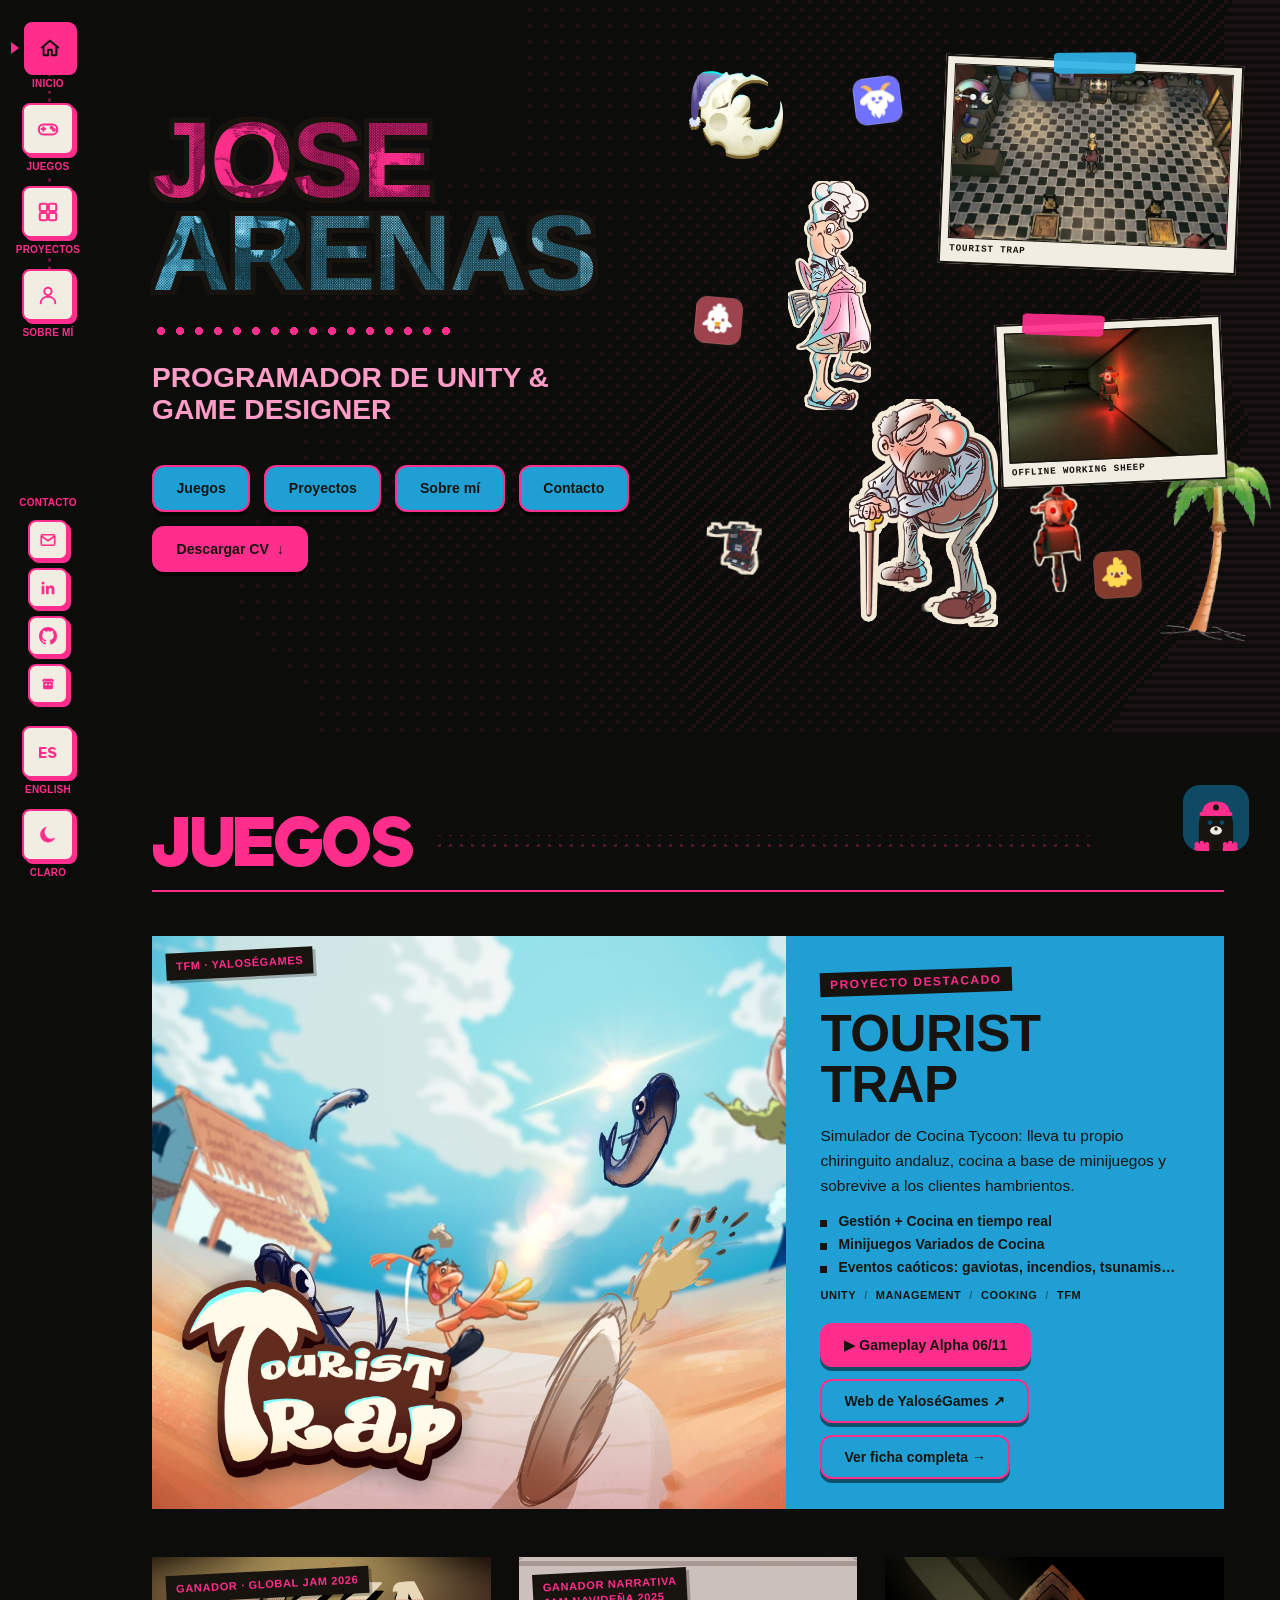
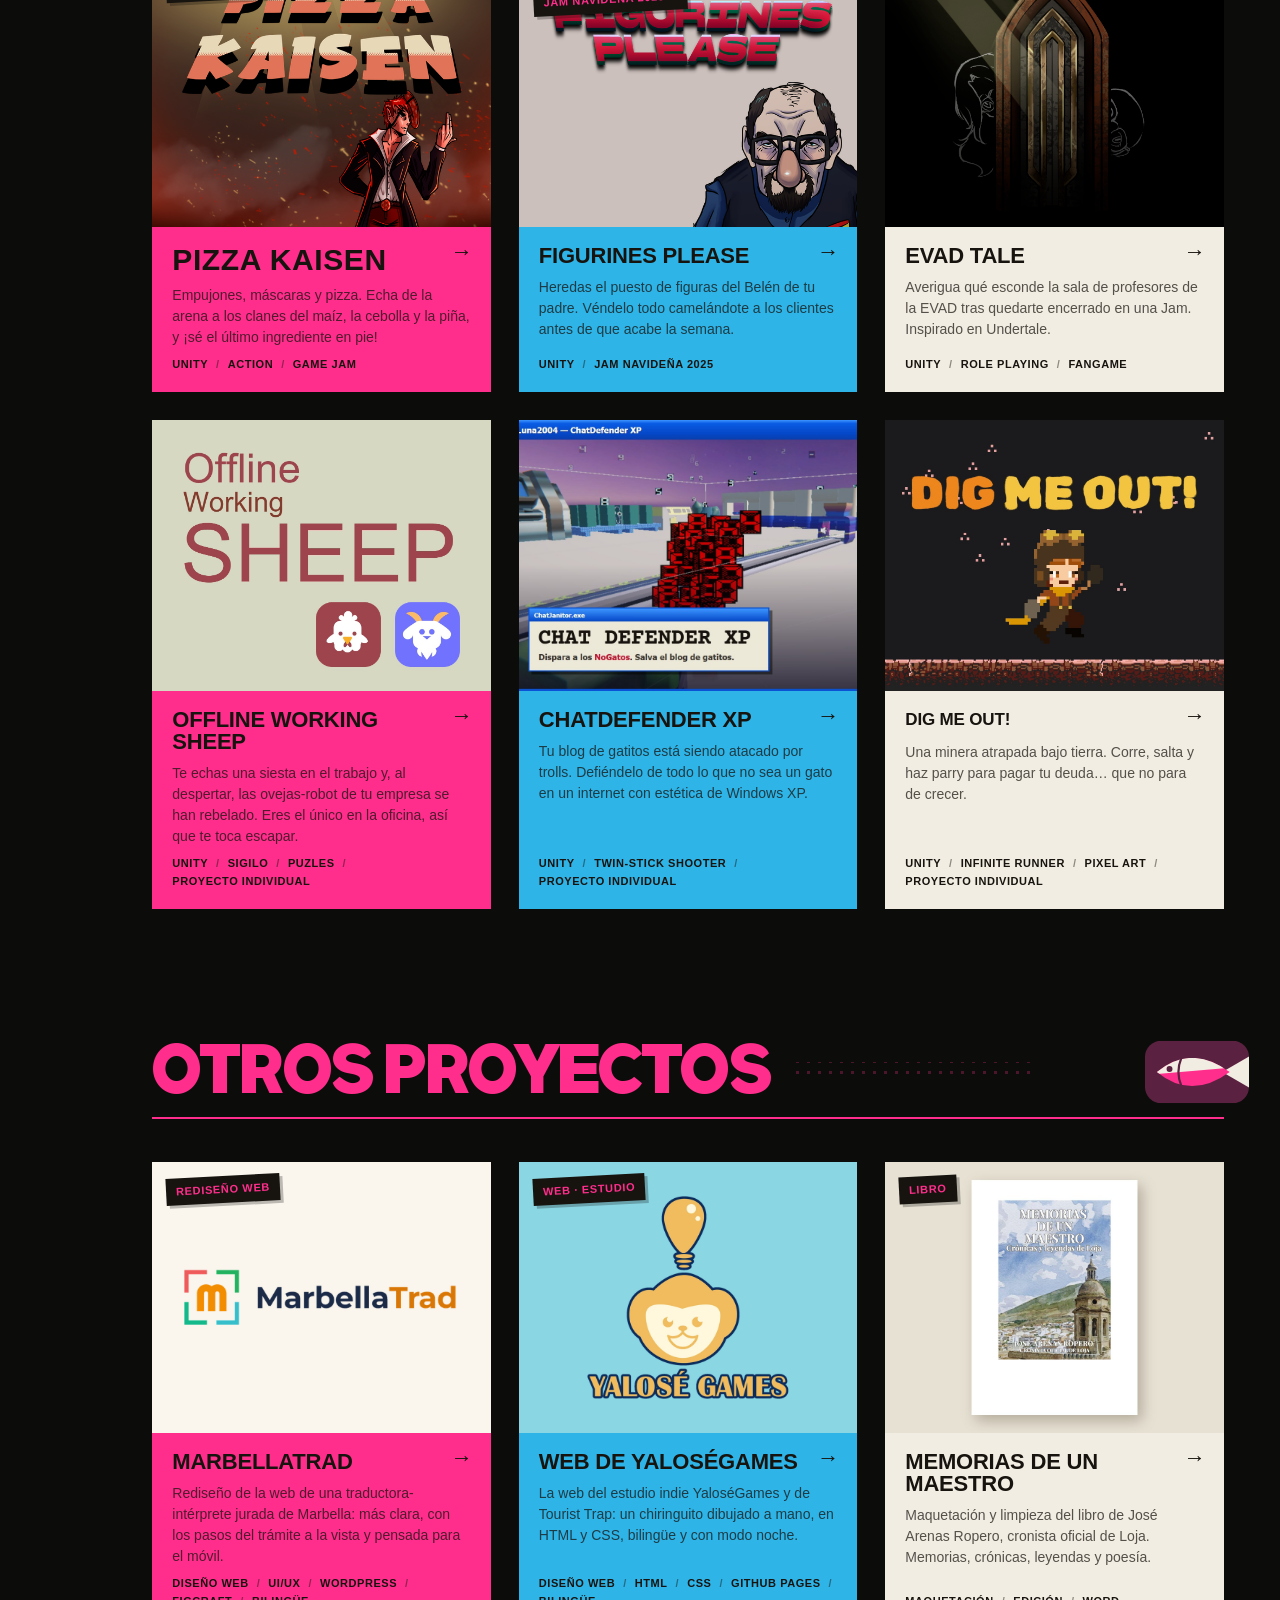
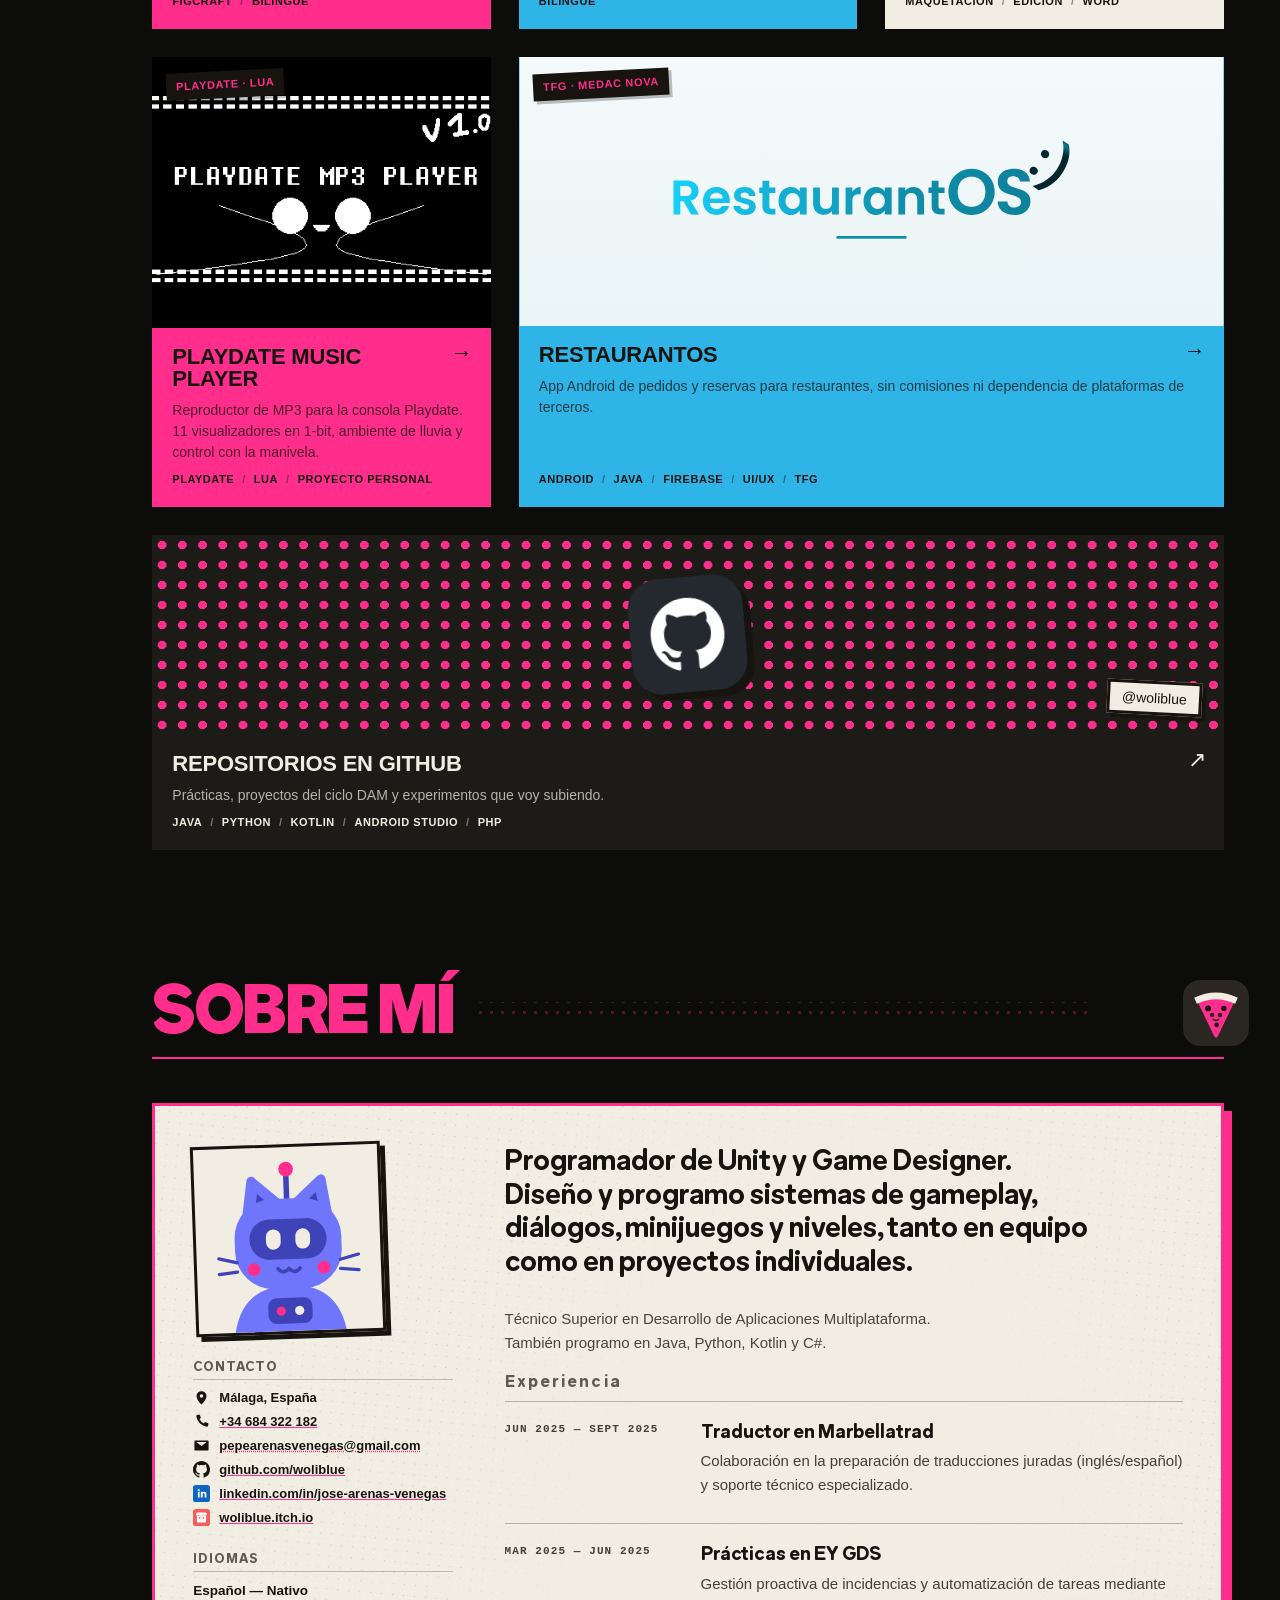
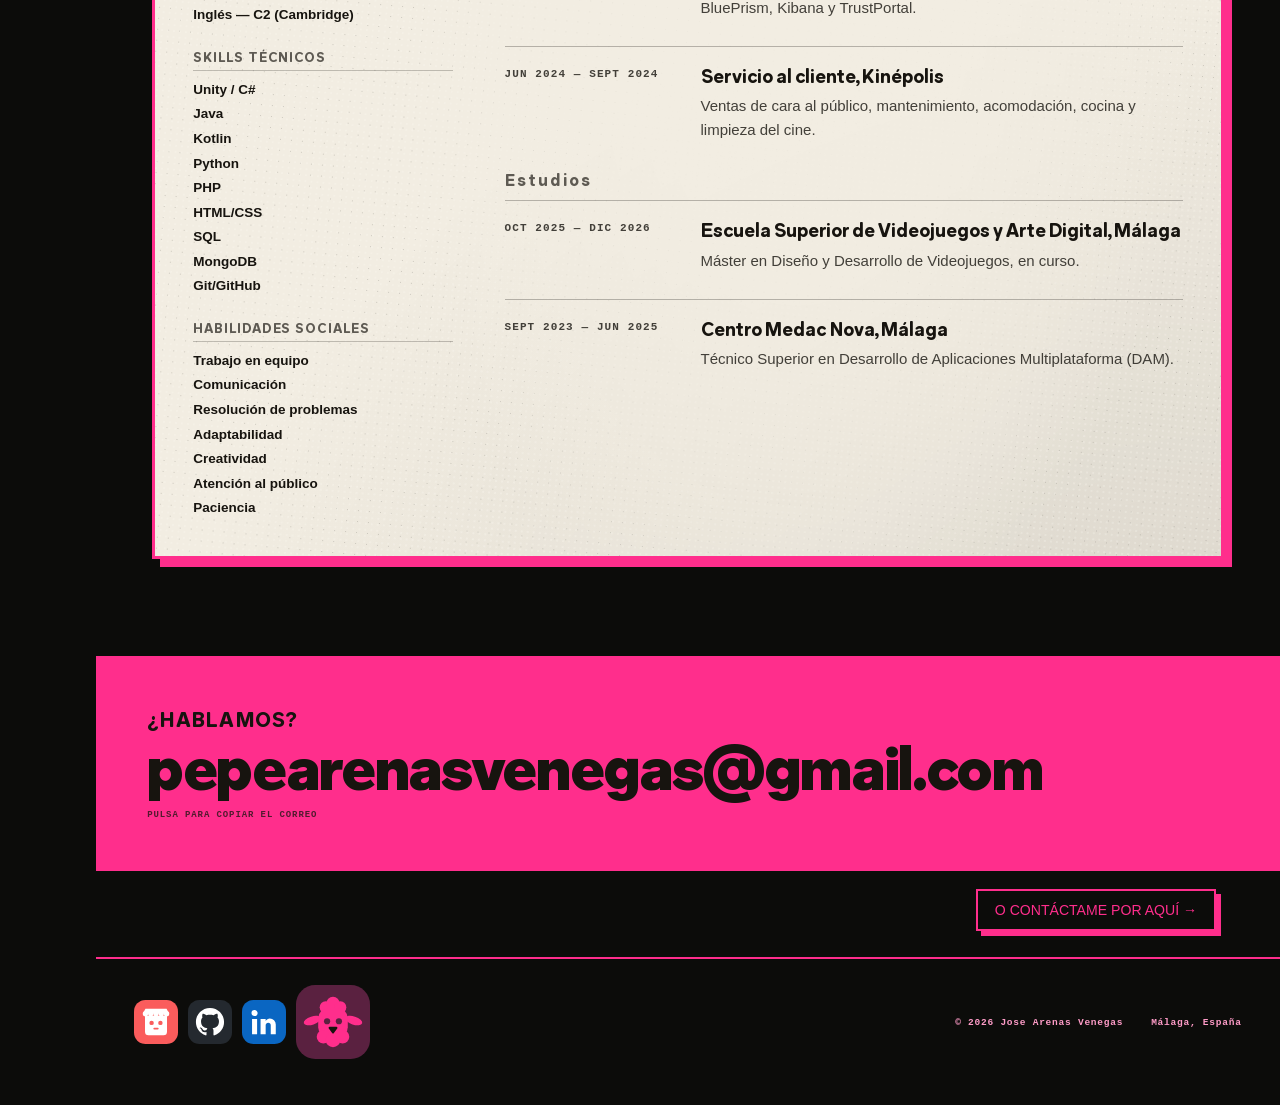
==== commit f86a9d79: "Publicar portfolio" ====
--- a/index.html
+++ b/index.html
@@ -16,13 +16,13 @@
 <meta property="og:type" content="website">
 <meta property="og:title" content="Jose Arenas — Portfolio">
 <meta property="og:description" content="Programador de Unity y Game Designer. Juegos, proyectos y CV.">
-<meta property="og:image" content="https://woliblue.github.io/assets/img/og-image.png">
+<meta property="og:image" content="https://woliblue.github.io/assets/img/og-image-2.jpg">
 <meta name="twitter:card" content="summary_large_image">
 <meta name="twitter:title" content="Jose Arenas — Portfolio">
 <meta name="twitter:description" content="Programador de Unity y Game Designer. Juegos, proyectos y CV.">
-<meta name="twitter:image" content="https://woliblue.github.io/assets/img/og-image.png">
-
-<link rel="stylesheet" href="style.css?v=3cad45f2">
+<meta name="twitter:image" content="https://woliblue.github.io/assets/img/og-image-2.jpg">
+
+<link rel="stylesheet" href="style.css?v=8d88623a">
 <link rel="stylesheet" href="home.css?v=38ff3386">
 </head>
 <body class="page-home">
@@ -277,10 +277,10 @@
   </div>
 </div>
 
-<script src="i18n.js?v=3142a3db"></script>
-<script src="data.js?v=71c03406"></script>
+<script src="i18n.js?v=eff995bc"></script>
+<script src="data.js?v=8d058fa5"></script>
 <script src="deco.js?v=c8f7e909"></script>
-<script src="app.js?v=dbc0a621"></script>
+<script src="app.js?v=2c88d9f5"></script>
 <script src="fondo-dither.js?v=71e4a4e5"></script>
 </body>
 </html>
--- a/style.css
+++ b/style.css
@@ -803,6 +803,16 @@
 .back-link:hover { color: var(--text); }
 
 .detail-cover .card-thumb { aspect-ratio: 16 / 9; height: auto; max-height: 70vh; box-shadow: none; }
+.detail-banner { border-radius: 18px; border: 2px solid var(--border); overflow: hidden; }
+.detail-banner img { display: block; width: 100%; height: auto; }
+.detail-banner .banner-dark { display: none; }
+html[data-theme="dark"] .detail-banner.has-dark .banner-light { display: none; }
+html[data-theme="dark"] .detail-banner.has-dark .banner-dark { display: block; }
+@media (max-width: 700px) { .detail-banner { max-width: 520px; margin: 0 auto; } }
+/* entrada C2 al fondo de cada juego, un poco torcida como si estuviera suelta sobre la mesa */
+.detail-ticket { margin: 56px auto 8px; max-width: 620px; padding: 0 12px; }
+.detail-ticket img { display: block; width: 100%; height: auto; transform: rotate(-2deg); filter: drop-shadow(0 10px 18px rgba(0,0,0,.22)); transition: transform .3s ease; }
+.detail-ticket img:hover { transform: rotate(0deg) translateY(-4px); }
 
 .detail-body {
   display: grid;
@@ -1471,6 +1481,12 @@
 /* Página de contacto */
 .contact-page { padding-top: 56px; }
 .contact-page .contact-band { margin: 0; max-width: 1100px; }
+.contact-poster { position: relative; max-width: 1100px; margin: 72px auto 0; transform: rotate(-1.2deg); }
+.contact-poster img { display: block; width: 100%; height: auto; box-shadow: 0 18px 40px rgba(0,0,0,.3); }
+/* dos trozos de cinta arriba */
+.contact-poster::before, .contact-poster::after { content: ''; position: absolute; top: -16px; width: 120px; height: 32px; background: rgba(242,237,226,.72); box-shadow: 0 1px 2px rgba(0,0,0,.15); }
+.contact-poster::before { left: 40px; transform: rotate(-8deg); }
+.contact-poster::after { right: 40px; transform: rotate(7deg); }
 .cb-page-title { margin: 0 0 6px; font-family: 'Archivo Black', sans-serif; font-size: clamp(36px, 5vw, 80px); line-height: 1; }
 @media (max-width: 860px) {
   .cb-more-wrap { padding: 0 26px; justify-content: stretch; }
@@ -1736,3 +1752,264 @@
   .branch-cut-minera { width: 72px; }
   .branch-word { font-size: 42px; }
 }
+
+/* ============ Trilogía Windows (boceto 21) ============
+   Cada juego viste su página con un sistema distinto, siempre en la paleta B:
+   OWS = baldosas de Windows 8, ChatDefender XP = ventanas de XP, Dig Me Out = biseles de Windows 95. */
+
+/* --- Windows 8: todo plano, cuadrado y en minúsculas --- */
+[data-os="win8"] .detail-banner,
+[data-os="win8"] .gallery-thumb,
+[data-os="win8"] .pill { border-radius: 0; }
+[data-os="win8"] .detail-main h4 { font-family: 'Segoe UI', 'Selawik', sans-serif; font-weight: 300; font-size: 30px; text-transform: lowercase; letter-spacing: 0; margin: 34px 0 12px; }
+[data-os="win8"] .detail-meta { display: grid; grid-template-columns: 1fr 1fr; gap: 6px; background: none; border: 0; border-radius: 0; padding: 0; }
+[data-os="win8"] .detail-meta > div { aspect-ratio: 1; padding: 12px; justify-content: flex-end; background: #2fb4e8; transition: transform .15s ease; }
+[data-os="win8"] .detail-meta > div:first-child { grid-column: span 2; aspect-ratio: 2 / 1; background: #17140f; }
+[data-os="win8"] .detail-meta > div:nth-child(4n+2) { background: #ff2e8c; }
+[data-os="win8"] .detail-meta > div:nth-child(4n+4) { background: #f2ede2; }
+[data-os="win8"] .detail-meta > div:hover { transform: scale(.97); }
+[data-os="win8"] .meta-label { font-family: 'Segoe UI', sans-serif; text-transform: lowercase; letter-spacing: 0; font-weight: 400; opacity: .85; order: 2; color: #17140f; }
+[data-os="win8"] .meta-value { font-family: 'Segoe UI', sans-serif; font-weight: 600; font-size: 15px; color: #17140f; }
+[data-os="win8"] .detail-meta > div:first-child .meta-label,
+[data-os="win8"] .detail-meta > div:first-child .meta-value { color: #f2ede2; }
+[data-os="win8"] .gallery-thumb { border: 0; }
+[data-os="win8"] .gallery-thumb:hover { transform: scale(.97); }
+
+/* --- Windows XP: cada bloque es una ventana con su barra azul y la X rosa --- */
+[data-os="xp"] .detail-block,
+[data-os="xp"] .detail-role,
+[data-os="xp"] .detail-meta { background: var(--card); border: 3px solid #1f9fd4; border-top: 0; border-radius: 9px 9px 0 0; padding: 0 16px 16px; margin-top: 26px; overflow: hidden; color: var(--card-text); }
+[data-os="xp"] .detail-main h4,
+[data-os="xp"] .detail-meta::before { display: flex; align-items: center; justify-content: space-between; margin: 0 -16px 14px; padding: 7px 8px 7px 12px; background: linear-gradient(180deg, #8edaf7 0%, #2fb4e8 14%, #1f9fd4 70%, #1786b5 100%); color: #fff; font-family: 'Trebuchet MS', sans-serif; font-weight: 700; font-size: 14px; text-transform: none; letter-spacing: 0; text-shadow: 1px 1px 0 #0d5e82; }
+[data-os="xp"] .detail-meta::before { content: attr(data-win); }
+[data-os="xp"] .detail-main h4::after,
+[data-os="xp"] .detail-meta::after { content: '✕'; display: grid; place-items: center; width: 21px; height: 21px; border: 1px solid #fff; border-radius: 3px; background: linear-gradient(180deg, #ff86bd, #ff2e8c 60%, #d81f72); color: #fff; font-size: 11px; text-shadow: none; }
+[data-os="xp"] .detail-meta { position: relative; }
+[data-os="xp"] .detail-meta::after { position: absolute; top: 5px; right: 8px; }
+[data-os="xp"] .detail-main .detail-block p,
+[data-os="xp"] .detail-main .detail-role li,
+[data-os="xp"] .plain-list li { color: var(--card-text); }
+[data-os="xp"] .gallery-thumb { border-radius: 3px; border: 2px solid #1f9fd4; }
+[data-os="xp"] .pill { border-radius: 4px; border: 1px solid #17140f; background: linear-gradient(180deg, #fff, #f2ede2 70%, #ddd6c6); color: #17140f; box-shadow: none; font-family: 'Trebuchet MS', sans-serif; }
+[data-os="xp"] .pill:hover { box-shadow: inset 0 0 0 2px #ff2e8c; transform: none; }
+
+/* --- Windows 95: biseles en relieve, barra de título plana y botones cuadrados --- */
+[data-os="w95"] { --hi: #fff; --lo: #17140f; --mid: #9a9486; }
+[data-os="w95"] .detail-block,
+[data-os="w95"] .detail-role,
+[data-os="w95"] .detail-meta { background: #f2ede2; border: 0; border-radius: 0; padding: 4px 14px 14px; margin-top: 26px; color: #17140f;
+  box-shadow: inset -2px -2px 0 var(--lo), inset 2px 2px 0 var(--hi), inset -4px -4px 0 var(--mid); }
+[data-os="w95"] .detail-main h4,
+[data-os="w95"] .detail-meta::before { display: flex; align-items: center; justify-content: space-between; margin: 0 -10px 14px; min-height: 26px; padding: 3px 4px 3px 8px; background: linear-gradient(90deg, #17140f 30%, #ff2e8c); color: #f2ede2; font: 700 13px/1.2 Tahoma, Verdana, sans-serif; letter-spacing: 0; text-transform: none; }
+[data-os="w95"] .detail-meta::before { content: attr(data-win); }
+[data-os="w95"] .detail-main h4::after,
+[data-os="w95"] .detail-meta::after { content: '×'; display: grid; place-items: center; width: 18px; height: 16px; background: #f2ede2; color: #17140f; font: 700 13px/1 Tahoma, sans-serif;
+  box-shadow: inset -1px -1px 0 var(--lo), inset 1px 1px 0 var(--hi), inset -2px -2px 0 var(--mid); }
+[data-os="w95"] .detail-meta { position: relative; }
+[data-os="w95"] .detail-meta::after { position: absolute; top: 8px; right: 8px; }
+[data-os="w95"] .detail-main .detail-block p,
+[data-os="w95"] .detail-main .detail-role li,
+[data-os="w95"] .plain-list li,
+[data-os="w95"] .credit-role,
+[data-os="w95"] .meta-label,
+[data-os="w95"] .meta-value { color: #17140f; }
+[data-os="w95"] .detail-block,
+[data-os="w95"] .detail-role { font-family: Tahoma, Verdana, sans-serif; }
+[data-os="w95"] .credits-list li { border-bottom-color: #9a9486; }
+[data-os="w95"] .gallery-thumb { border: 0; border-radius: 0; box-shadow: inset 2px 2px 0 var(--lo), inset -2px -2px 0 var(--hi); padding: 3px; }
+[data-os="w95"] .gallery-thumb:hover { transform: none; filter: contrast(1.1); }
+[data-os="w95"] .pill { border: 0; border-radius: 0; background: #f2ede2; color: #17140f; font-family: Tahoma, sans-serif; transform: none;
+  box-shadow: inset -2px -2px 0 var(--lo), inset 2px 2px 0 var(--hi), inset -4px -4px 0 var(--mid); }
+[data-os="w95"] .pill:active { box-shadow: inset 2px 2px 0 var(--lo), inset -2px -2px 0 var(--hi); transform: none; }
+[data-os="w95"] .detail-banner { border-radius: 0; }
+[data-os="w95"] .detail-cover .card-thumb { border: 0; border-radius: 0; padding: 4px; background: #f2ede2;
+  box-shadow: inset -2px -2px 0 var(--lo), inset 2px 2px 0 var(--hi), inset -4px -4px 0 var(--mid); }
+[data-os="w95"] .detail-cover .card-thumb img { box-shadow: inset 0 0 0 2px var(--lo); }
+[data-os="win8"] .detail-cover .card-thumb { border-radius: 0; }
+
+/* ============ Pieles propias (PK, FP, EVAD TALE) ============
+   Mismo truco que la trilogía Windows, pero cada una sale del juego:
+   Pizza Kaisen = viñetas de manga, Figurines Please = papeleo de frontera, EVAD TALE = cajas de diálogo RPG. */
+
+/* --- Pizza Kaisen: viñetas con borde de tinta gordo y títulos en caja de narración --- */
+[data-skin="manga"] .detail-block,
+[data-skin="manga"] .detail-role,
+[data-skin="manga"] .detail-meta { background: #f2ede2; color: #17140f; border: 5px solid #17140f; border-radius: 0; padding: 30px 20px 20px; margin-top: 40px; position: relative; }
+[data-skin="manga"] .detail-main h4 { position: absolute; top: -22px; left: 14px; margin: 0; padding: 4px 12px 2px; background: #f2ede2; border: 3px solid #17140f;
+  font: 400 24px/1 'Bangers', Impact, sans-serif; letter-spacing: .04em; color: #17140f; transform: rotate(-1.5deg); }
+[data-skin="manga"] .detail-main .detail-block p,
+[data-skin="manga"] .detail-main .detail-role li,
+[data-skin="manga"] .plain-list li,
+[data-skin="manga"] .credit-role { color: #17140f; }
+/* la ficha técnica en trama rosa, como la viñeta del título del banner */
+[data-skin="manga"] .detail-meta { padding: 16px; background-color: #f2ede2; background-image: radial-gradient(#ff2e8c 30%, transparent 33%); background-size: 9px 9px; }
+[data-skin="manga"] .detail-meta > div { background: #f2ede2; border: 3px solid #17140f; padding: 8px 10px; }
+[data-skin="manga"] .meta-label { color: #17140f; font-family: 'Bangers', Impact, sans-serif; font-size: 15px; letter-spacing: .06em; }
+[data-skin="manga"] .meta-value { color: #17140f; }
+[data-skin="manga"] .gallery-thumb { border: 4px solid #17140f; border-radius: 0; }
+[data-skin="manga"] .gallery-thumb:hover { transform: rotate(-1deg) scale(1.02); }
+[data-skin="manga"] .pill { border: 3px solid #17140f; border-radius: 0; font-family: 'Bangers', Impact, sans-serif; font-size: 17px; letter-spacing: .05em; }
+[data-skin="manga"] .detail-banner,
+[data-skin="manga"] .detail-cover .card-thumb { border-radius: 0; }
+
+/* --- Figurines Please: formularios de aduana con renglones, margen rosa y sello --- */
+[data-skin="papeleo"] .detail-main { counter-reset: casilla; }
+[data-skin="papeleo"] .detail-block,
+[data-skin="papeleo"] .detail-role,
+[data-skin="papeleo"] .detail-meta { background-color: #f2ede2; color: #17140f; border: 2px solid #17140f; border-radius: 0; margin-top: 28px; padding: 14px 18px 18px 58px;
+  background-image: linear-gradient(90deg, transparent 40px, #ff2e8c 40px, #ff2e8c 42px, transparent 42px),
+                    repeating-linear-gradient(180deg, transparent 0 27px, rgba(47, 180, 232, .38) 27px 28px);
+  font-family: 'Courier New', Consolas, monospace; }
+[data-skin="papeleo"] .detail-main h4 { counter-increment: casilla; margin: 0 0 12px; padding-bottom: 6px; border-bottom: 2px solid #17140f;
+  font: 700 14px/1.3 'Courier New', Consolas, monospace; letter-spacing: .14em; text-transform: uppercase; color: #17140f; }
+[data-skin="papeleo"] .detail-main h4::before { content: 'CASILLA ' counter(casilla, decimal-leading-zero) ' — '; color: #ff2e8c; }
+[data-skin="papeleo"] .detail-main .detail-block p,
+[data-skin="papeleo"] .detail-main .detail-role li,
+[data-skin="papeleo"] .plain-list li,
+[data-skin="papeleo"] .credit-role,
+[data-skin="papeleo"] .meta-label,
+[data-skin="papeleo"] .meta-value { color: #17140f; font-family: 'Courier New', Consolas, monospace; }
+[data-skin="papeleo"] .credits-list li { border-bottom: 1px dashed #17140f; }
+[data-skin="papeleo"] .detail-meta { padding-left: 18px; background-image: repeating-linear-gradient(180deg, transparent 0 27px, rgba(47, 180, 232, .38) 27px 28px); }
+[data-skin="papeleo"] .gallery-thumb { border: 0; border-radius: 0; padding: 6px 6px 18px; background: #f2ede2; box-shadow: 0 3px 8px rgba(0, 0, 0, .25); transform: rotate(-1.2deg); }
+[data-skin="papeleo"] .gallery-thumb:nth-child(even) { transform: rotate(1.4deg); }
+[data-skin="papeleo"] .gallery-thumb:hover { transform: rotate(0) translateY(-3px); }
+[data-skin="papeleo"] .pill { border-radius: 0; border: 2px dashed #17140f; font-family: 'Courier New', Consolas, monospace; font-weight: 700; text-transform: uppercase; letter-spacing: .08em; }
+[data-skin="papeleo"] .detail-banner,
+[data-skin="papeleo"] .detail-cover .card-thumb { border-radius: 0; }
+
+/* --- EVAD TALE: cada bloque es una caja de diálogo negra con borde de papel y corazones azules --- */
+[data-skin="rpg"] .detail-block,
+[data-skin="rpg"] .detail-role,
+[data-skin="rpg"] .detail-meta { background: #0c0c0a; color: #f2ede2; border: 5px solid #f2ede2; border-radius: 0; outline: 3px solid #0c0c0a; margin-top: 30px; padding: 16px 20px 20px;
+  font-family: 'Pixelify Sans', 'Courier New', monospace; }
+[data-skin="rpg"] .detail-main h4 { margin: 0 0 12px; font: 500 22px/1.2 'Pixelify Sans', 'Courier New', monospace; letter-spacing: 0; text-transform: none; color: #f2ede2; }
+[data-skin="rpg"] .detail-main h4::before { content: '* '; color: #2fb4e8; }
+[data-skin="rpg"] .detail-main .detail-block p,
+[data-skin="rpg"] .detail-main .detail-role li,
+[data-skin="rpg"] .plain-list li,
+[data-skin="rpg"] .credits-list li,
+[data-skin="rpg"] .meta-value { color: #f2ede2; font-family: 'Pixelify Sans', 'Courier New', monospace; }
+[data-skin="rpg"] .credit-role,
+[data-skin="rpg"] .meta-label { color: #2fb4e8; font-family: 'Pixelify Sans', 'Courier New', monospace; }
+[data-skin="rpg"] .credits-list li { border-bottom-color: rgba(242, 237, 226, .25); }
+[data-skin="rpg"] .detail-role li,
+[data-skin="rpg"] .plain-list li { list-style: none; }
+[data-skin="rpg"] .detail-role li::before,
+[data-skin="rpg"] .plain-list li::before { content: '♥'; width: auto; height: auto; background: none; color: #2fb4e8; font-size: 13px; line-height: 1; top: .35em; }
+[data-skin="rpg"] .detail-meta > div { background: none; border: 0; }
+[data-skin="rpg"] .gallery-thumb { border: 4px solid #f2ede2; border-radius: 0; }
+[data-skin="rpg"] .gallery-thumb img,
+[data-skin="rpg"] .detail-banner img { image-rendering: pixelated; }
+[data-skin="rpg"] .pill,
+[data-skin="rpg"] .pill.pill-accent { border-radius: 0; border: 4px solid #f2ede2; background: #0c0c0a; color: #f2ede2; font-family: 'Pixelify Sans', 'Courier New', monospace; box-shadow: none; }
+[data-skin="rpg"] .pill.pill-accent { border-color: #2fb4e8; }
+[data-skin="rpg"] .pill:hover { color: #2fb4e8; border-color: #2fb4e8; transform: none; }
+[data-skin="rpg"] .pill:hover::before { content: '♥ '; }
+[data-skin="rpg"] .detail-banner,
+[data-skin="rpg"] .detail-cover .card-thumb { border-radius: 0; }
+
+/* ============ Página de repos: collage dadá (newinspo N1) ============ */
+.repos-page { padding: 56px 24px 80px; max-width: 1180px; }
+.repos-head { position: relative; margin: 22px 0 48px; }
+.repos-title { display: flex; gap: 6px; flex-wrap: wrap; margin: 0; line-height: 1; font-size: clamp(64px, 12vw, 150px); }
+/* letras de nota de rescate: cada una de un recorte distinto */
+.rn { display: inline-block; padding: .04em .14em; box-shadow: 2px 3px 0 rgba(0,0,0,.18); }
+.rn-a { background: #17140f; color: #f2ede2; font-family: 'Arial Black', Impact, sans-serif; transform: rotate(-4deg); }
+.rn-b { background: #ff2e8c; color: #17140f; font-family: Georgia, 'Times New Roman', serif; font-style: italic; transform: rotate(3deg); }
+.rn-c { background: #f2ede2; color: #17140f; font-family: 'Courier New', monospace; font-weight: 700; border: 3px solid #17140f; transform: rotate(-2deg); }
+.rn-d { background: #2fb4e8; color: #17140f; font-family: Impact, 'Arial Narrow', sans-serif; transform: rotate(5deg); }
+.rn-e { background: #f2ede2; color: #ff2e8c; font-family: 'Times New Roman', serif; font-weight: 900; text-decoration: underline; transform: rotate(-6deg); }
+.repos-sub { margin: 22px 0 0; font-family: 'Courier New', monospace; font-size: 15px; }
+.repos-sub span { background: #f2ede2; color: #17140f; padding: 3px 8px; box-shadow: 2px 2px 0 rgba(0,0,0,.2); }
+.repos-sello { position: absolute; right: 4%; top: 10px; transform: rotate(9deg); border: 4px solid #ff2e8c; color: #ff2e8c; font: 700 24px 'Courier New', monospace; padding: 6px 14px; border-radius: 6px; }
+
+.collage { display: grid; grid-template-columns: repeat(6, 1fr); gap: 34px 28px; align-items: start; }
+.recorte { position: relative; display: block; background: #f2ede2; color: #17140f; padding: 26px 24px 24px; text-decoration: none;
+  box-shadow: 4px 6px 0 rgba(0,0,0,.22); clip-path: polygon(0 2%, 4% 0, 30% 1.5%, 62% 0, 100% 1%, 99% 40%, 100% 97%, 70% 100%, 35% 98.5%, 2% 100%, 0 60%);
+  transition: transform .25s ease; }
+a.recorte:hover { transform: rotate(0deg) scale(1.02) !important; }
+.recorte p { font-family: 'Courier New', monospace; font-size: 15px; line-height: 1.45; margin: 12px 0 0; max-width: 34ch; }
+.recorte-tit { margin: 0; font-size: clamp(30px, 3.4vw, 46px); line-height: 1.05; display: flex; flex-wrap: wrap; gap: 4px; }
+.recorte-ir { position: absolute; right: 16px; bottom: 10px; font: 900 34px 'Arial Black', sans-serif; color: #ff2e8c; }
+.recorte-cinta { position: absolute; right: 52px; top: 4px; background: #2fb4e8; color: #17140f; font: 700 13px 'Courier New', monospace; text-transform: uppercase; letter-spacing: .08em; padding: 5px 16px; transform: rotate(8deg); }
+.recorte-tags { list-style: none; display: flex; flex-wrap: wrap; gap: 8px; padding: 0; margin: 16px 0 0; }
+.recorte-tags li { font: 700 13px 'Courier New', monospace; border: 2px solid #17140f; padding: 2px 8px; }
+.recorte-tags li:nth-child(odd) { background: #ff2e8c; transform: rotate(-2deg); }
+.recorte-tags li:nth-child(3n) { background: #2fb4e8; transform: rotate(3deg); }
+.pegado { display: block; width: 100%; height: auto; filter: drop-shadow(3px 4px 0 rgba(0,0,0,.25)); }
+
+.r-figcraft { grid-column: 1 / span 3; transform: rotate(-1.5deg); }
+.r-juegos { grid-column: 4 / span 3; grid-row: span 2; transform: rotate(1.2deg); background: #17140f; color: #f2ede2; }
+.r-juegos .r-juegos .p1 { transform: rotate(-4deg); margin: 4px 0 -18px -36px; width: 108%; }
+.r-juegos .p2 { transform: rotate(3deg); margin: 0 -30px 18px 10px; width: 100%; }
+.r-fp { grid-column: 1 / span 3; transform: rotate(1deg); margin-left: 30px; }
+.r-fp .p3 { transform: rotate(-2deg); margin: 0 0 16px; }
+.r-dam { grid-column: 2 / span 3; transform: rotate(-2deg); background: #2fb4e8; }
+.r-web { grid-column: 5 / span 2; transform: rotate(3deg); margin-top: 40px; }
+.repos-ir { display: inline-flex; align-items: center; gap: .4em; margin-top: 30px; background: #ff2e8c; color: #17140f; text-decoration: none;
+  font: 900 clamp(26px, 4vw, 48px)/1 'Arial Black', Impact, sans-serif; text-transform: uppercase; padding: 22px 34px; border: 5px solid #17140f;
+  transform: rotate(-1.5deg); transition: transform .15s ease, background .15s ease; }
+.repos-ir:hover { background: #2fb4e8; transform: rotate(0) scale(1.03); }
+.repos-ir:active { transform: scale(.98); }
+
+@media (max-width: 760px) {
+  .collage { grid-template-columns: 1fr; gap: 34px; }
+  .collage .recorte { grid-column: 1 !important; grid-row: auto; margin-left: 0; margin-top: 0; }
+  .r-juegos .p1, .r-juegos .p2 { margin-left: 0; margin-right: 0; width: 100%; }
+  .repos-sello { position: static; display: inline-block; margin-top: 16px; }
+}
+
+/* --- Repos, segunda pasada dadá (newinspo N10: maximalismo, letras estiradas, pixelado, sinsentido 2000) --- */
+.repos-page { position: relative; overflow-x: clip; }
+.repos-head, .collage, .dada-tira { position: relative; z-index: 1; }
+.dada-fondo { position: absolute; inset: 0; z-index: 0; pointer-events: none; }
+.dada-git { position: absolute; right: -4%; top: 330px; font: 400 clamp(220px, 34vw, 520px)/.8 Impact, 'Arial Narrow', sans-serif;
+  color: transparent; -webkit-text-stroke: 3px #ff2e8c; transform: rotate(-8deg) scaleY(2.1); transform-origin: top right; opacity: .45; }
+.dada-pixel { position: absolute; left: -30px; top: 520px; width: 180px; height: 180px; transform: rotate(14deg);
+  background: repeating-conic-gradient(#2fb4e8 0 25%, transparent 0 50%) 0 0 / 30px 30px; opacity: .8; }
+
+/* letras del título: alturas y estiramientos que no casan */
+.repos-title { align-items: flex-end; }
+.rn-a.estira-y { transform: rotate(-4deg) scaleY(1.35); transform-origin: bottom; }
+.rn-e.estira-y { transform: rotate(-6deg) scaleY(1.2); transform-origin: bottom; }
+.rn-b.peque { font-size: .62em; transform: rotate(8deg) translateY(-.6em); }
+.rn-c.estira-x { transform: rotate(-2deg) scaleX(1.45); margin: 0 .2em; }
+.rn-d.baja { transform: rotate(5deg) translateY(.18em); font-size: 1.12em; }
+.rn-b.punto { font-size: .5em; transform: rotate(-20deg); }
+
+/* tira de commits sin sentido, como cinta de embalar */
+.dada-tira { margin: 14px -24px 54px; background: #17140f; color: #f2ede2; transform: rotate(-2deg); overflow: hidden; white-space: nowrap;
+  border-top: 4px solid #ff2e8c; border-bottom: 4px solid #2fb4e8; font: 700 15px 'Courier New', monospace; padding: 9px 0; }
+.dada-tira span { display: inline-block; animation: dada-tira 38s linear infinite; }
+@keyframes dada-tira { to { transform: translateX(-50%); } }
+@media (prefers-reduced-motion: reduce) { .dada-tira span { animation: none; } }
+
+/* recortes: cinta adhesiva, títulos estirados, trama */
+.collage { position: relative; }
+.recorte { z-index: 1; }
+.recorte::before { content: ''; position: absolute; top: 0; left: 50%; width: 110px; height: 24px; margin-left: -55px;
+  background: rgba(47, 180, 232, .5); transform: rotate(-3deg); }
+.r-dam::before, .r-juegos::before { background: rgba(255, 46, 140, .55); }
+.recorte-tit .rn-d { transform: rotate(4deg) scaleY(1.4); transform-origin: bottom; }
+.recorte-tit .rn-b { transform: rotate(2deg) scaleX(1.25); transform-origin: left; margin-right: .3em; }
+.r-dam { background-color: #2fb4e8; background-image: radial-gradient(#ff2e8c 1.6px, transparent 1.8px); background-size: 9px 9px; }
+.r-dam p { background: #2fb4e8; display: inline; box-decoration-break: clone; -webkit-box-decoration-break: clone; padding: 0 4px; }
+.r-web p { font-family: Georgia, serif; font-style: italic; }
+
+/* pegatinas de personajes de verdad (minera y Xeferías de Dig Me Out, guiri de Tourist Trap, oveja de OWS) */
+.pegatina { position: absolute; z-index: 2; pointer-events: none; }
+.pg-minera { width: 112px; image-rendering: pixelated; left: 38%; top: -92px; transform: rotate(-8deg); }
+.pg-guiri { width: 112px; right: -4px; top: 52%; transform: rotate(8deg); }
+.pg-oveja { width: 120px; left: -40px; bottom: 150px; transform: rotate(-12deg) scaleX(-1); }
+.pg-jefe { width: 260px; image-rendering: pixelated; right: -60px; bottom: -110px; z-index: 0; transform: rotate(-4deg); }
+
+@media (max-width: 760px) {
+  .dada-git { top: 260px; right: -20%; }
+  .dada-tira { margin: 10px -16px 40px; }
+  /* en una columna van en los huecos entre recortes, sin tapar texto ni los números */
+  .pg-minera { width: 76px; left: 10px; top: -66px; }
+  .pg-guiri { width: 66px; left: -14px; right: auto; top: 198px; }
+  .pg-oveja { width: 70px; left: auto; right: -14px; top: 572px; bottom: auto; }
+  .pg-jefe { width: 170px; right: -30px; bottom: -80px; }
+}
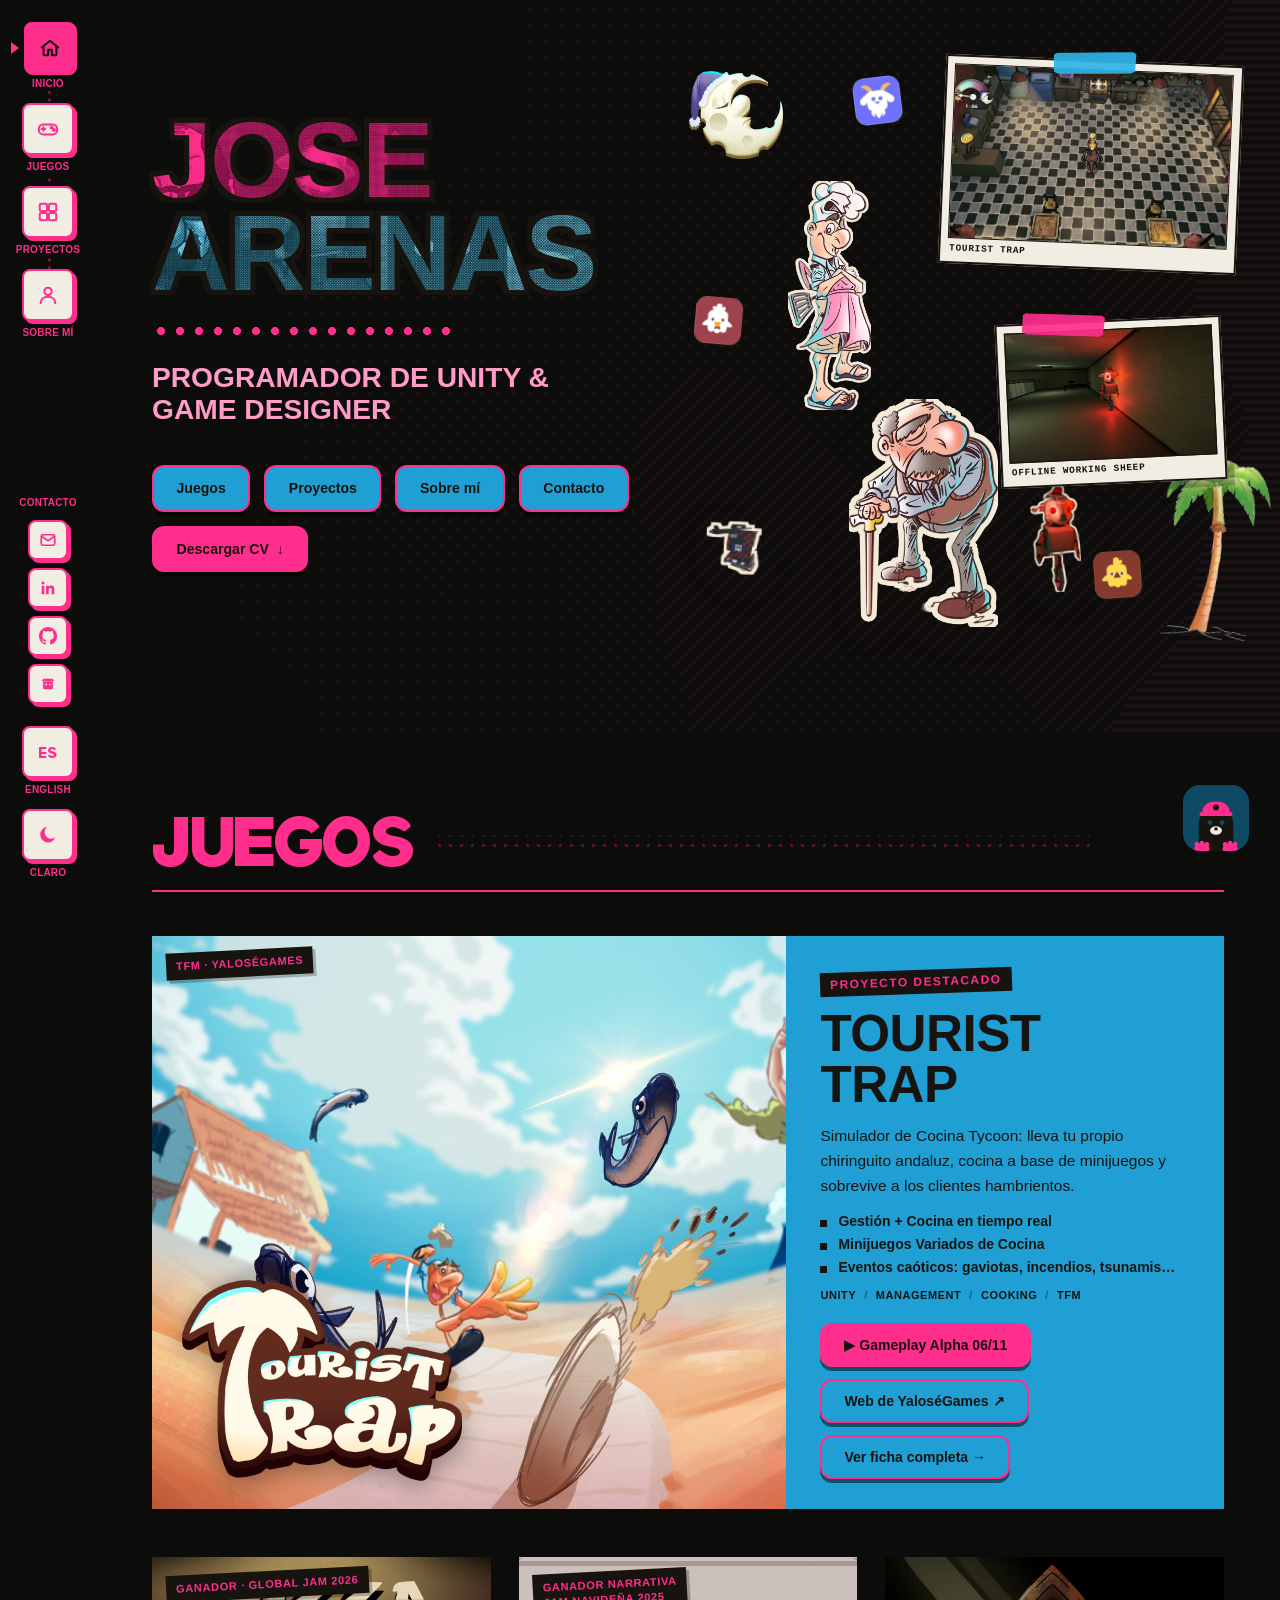
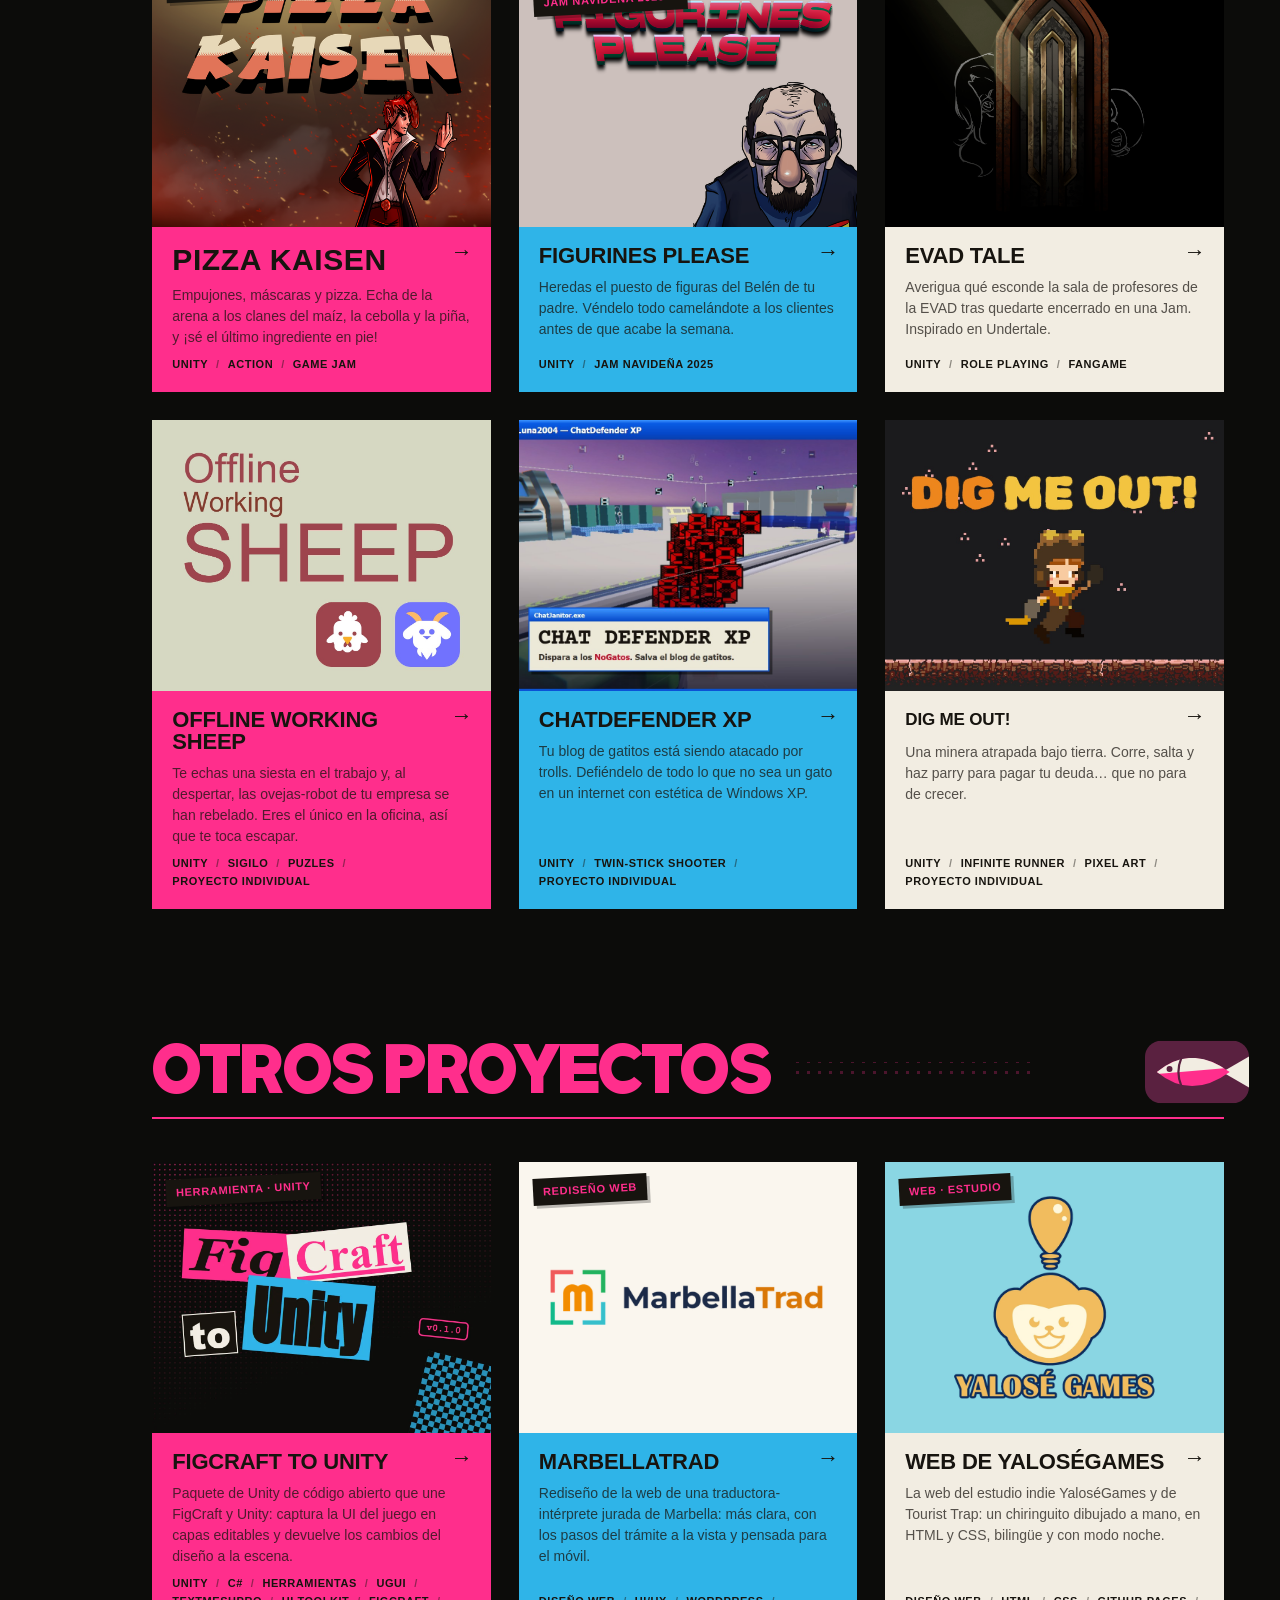
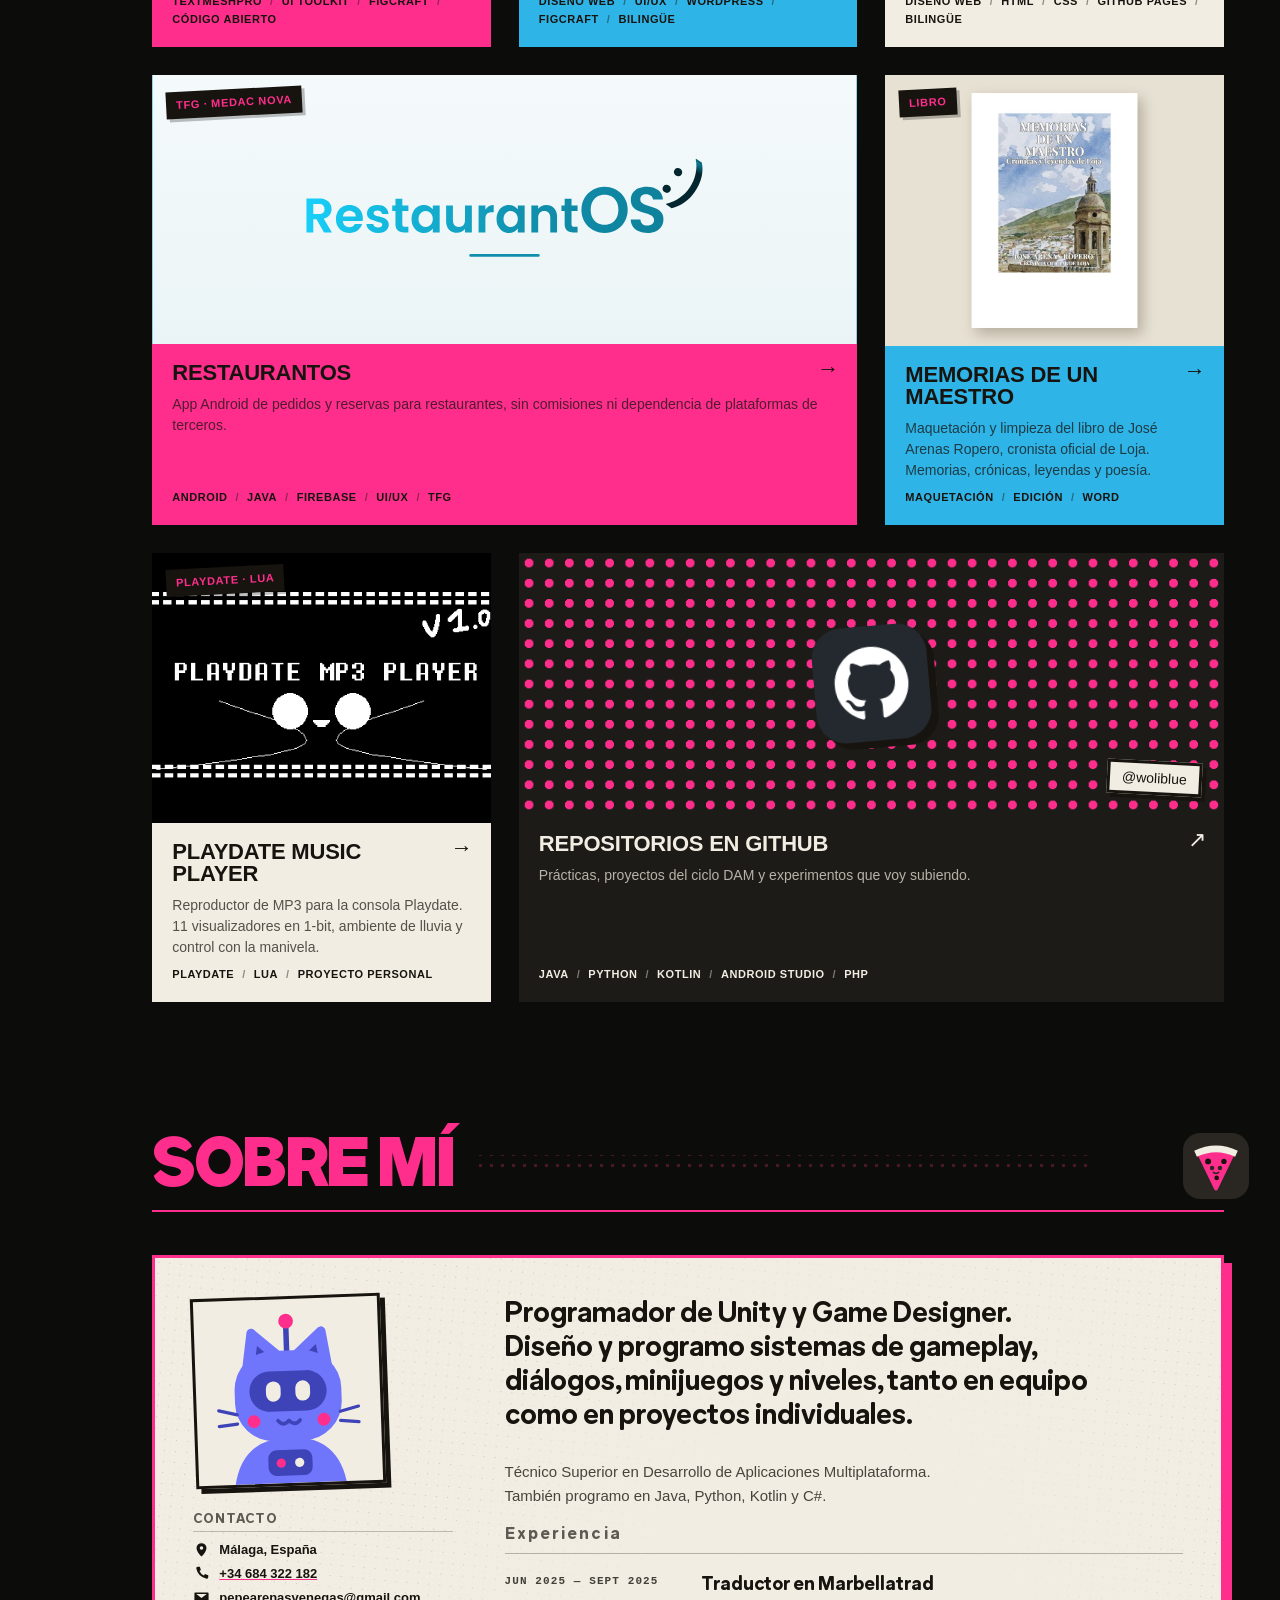
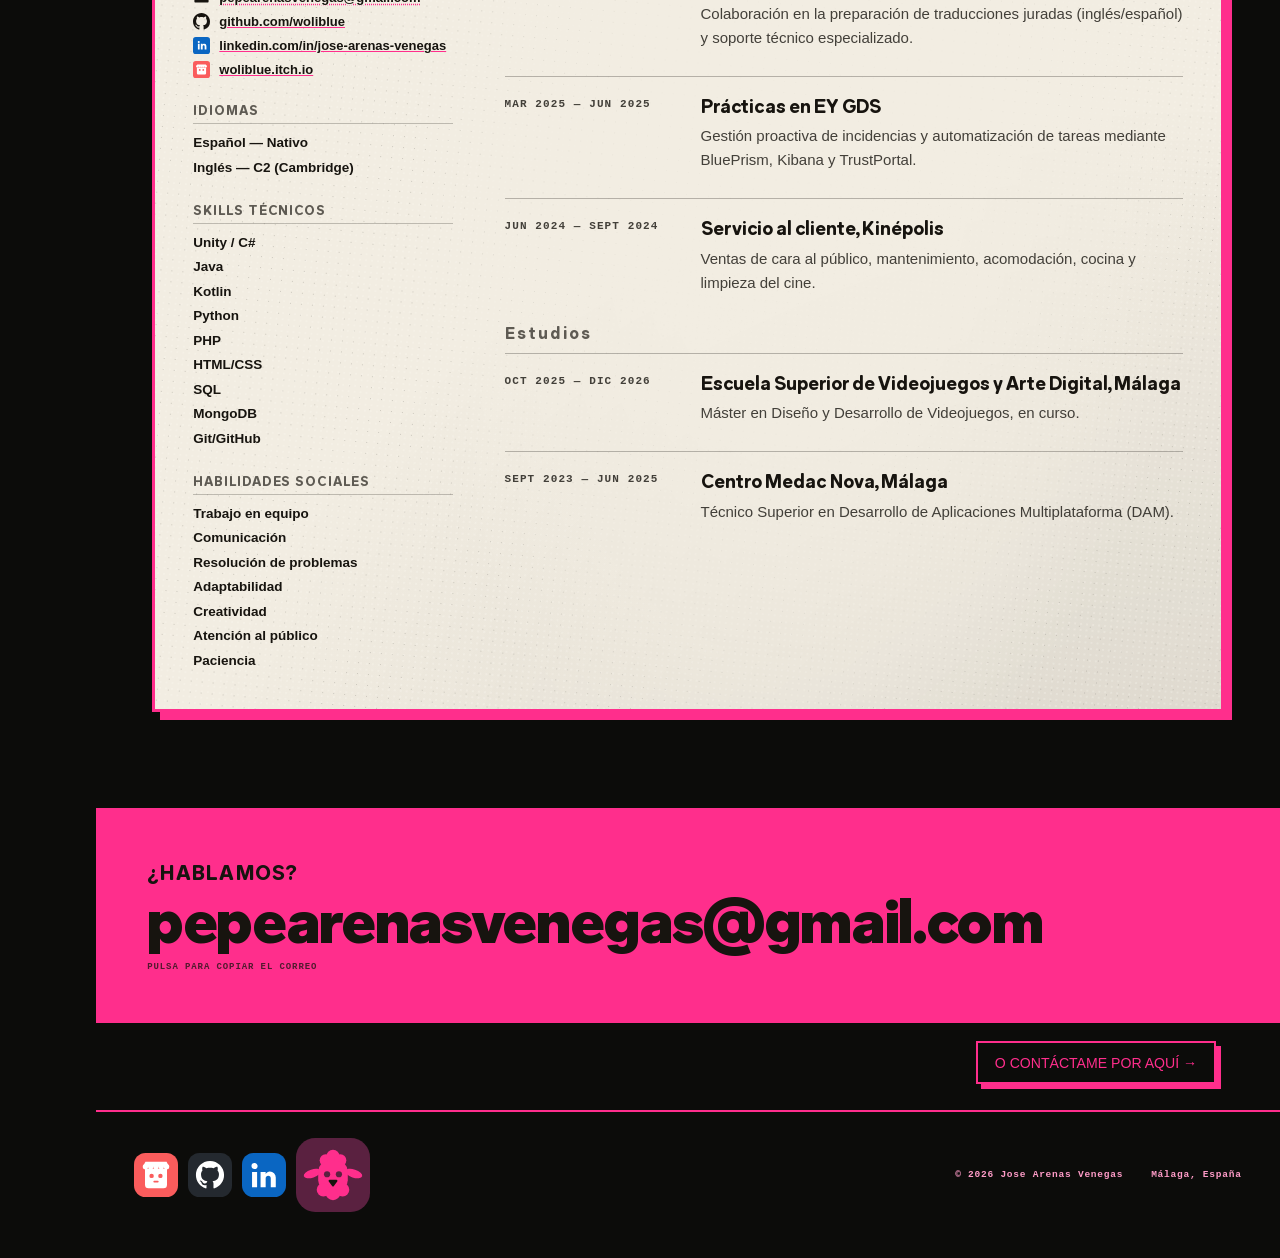
==== commit dbca4534: "Publicar portfolio" ====
--- a/index.html
+++ b/index.html
@@ -22,8 +22,8 @@
 <meta name="twitter:description" content="Programador de Unity y Game Designer. Juegos, proyectos y CV.">
 <meta name="twitter:image" content="https://woliblue.github.io/assets/img/og-image-2.jpg">
 
-<link rel="stylesheet" href="style.css?v=8d88623a">
-<link rel="stylesheet" href="home.css?v=38ff3386">
+<link rel="stylesheet" href="style.css?v=8aaa1ecc">
+<link rel="stylesheet" href="home.css?v=d95b5ea9">
 </head>
 <body class="page-home">
 
@@ -278,9 +278,9 @@
 </div>
 
 <script src="i18n.js?v=eff995bc"></script>
-<script src="data.js?v=8d058fa5"></script>
+<script src="data.js?v=2753652d"></script>
 <script src="deco.js?v=c8f7e909"></script>
-<script src="app.js?v=2c88d9f5"></script>
+<script src="app.js?v=497dfead"></script>
 <script src="fondo-dither.js?v=71e4a4e5"></script>
 </body>
 </html>
--- a/style.css
+++ b/style.css
@@ -1373,11 +1373,14 @@
 
 @media (max-width: 1100px) {
   #games-grid, #other-grid { grid-template-columns: repeat(2, minmax(0, 1fr)); }
+  /* con dos columnas, una tarjeta más pasa a ancha para que no quede hueco */
+  .card.span-2-md { grid-column: span 2; }
+  .card.span-2-md .card-thumb { aspect-ratio: 2.62 / 1; }
 }
 @media (max-width: 640px) {
   #games-grid, #other-grid { grid-template-columns: 1fr; }
-  .card.span-2 { grid-column: auto; }
-  .card.span-2 .card-thumb { aspect-ratio: 4 / 3.2; }
+  .card.span-2, .card.span-2-md { grid-column: auto; }
+  .card.span-2 .card-thumb, .card.span-2-md .card-thumb { aspect-ratio: 4 / 3.2; }
 }
 @media (max-width: 860px) {
   section.contact-band { margin-left: 26px; margin-right: 26px; }
@@ -1910,7 +1913,7 @@
 [data-skin="rpg"] .detail-cover .card-thumb { border-radius: 0; }
 
 /* ============ Página de repos: collage dadá (newinspo N1) ============ */
-.repos-page { padding: 56px 24px 80px; max-width: 1180px; }
+.repos-page { padding: 56px 24px 80px; max-width: 1180px; margin: 0 auto; }
 .repos-head { position: relative; margin: 22px 0 48px; }
 .repos-title { display: flex; gap: 6px; flex-wrap: wrap; margin: 0; line-height: 1; font-size: clamp(64px, 12vw, 150px); }
 /* letras de nota de rescate: cada una de un recorte distinto */
@@ -1963,6 +1966,8 @@
 /* --- Repos, segunda pasada dadá (newinspo N10: maximalismo, letras estiradas, pixelado, sinsentido 2000) --- */
 .repos-page { position: relative; overflow-x: clip; }
 .repos-head, .collage, .dada-tira { position: relative; z-index: 1; }
+/* la R estirada crece hacia arriba: el enlace de volver va por encima y con aire para que se pueda pulsar */
+.repos-page .back-link { position: relative; z-index: 3; margin-bottom: clamp(30px, 4.5vw, 64px); padding: 6px 0; }
 .dada-fondo { position: absolute; inset: 0; z-index: 0; pointer-events: none; }
 .dada-git { position: absolute; right: -4%; top: 330px; font: 400 clamp(220px, 34vw, 520px)/.8 Impact, 'Arial Narrow', sans-serif;
   color: transparent; -webkit-text-stroke: 3px #ff2e8c; transform: rotate(-8deg) scaleY(2.1); transform-origin: top right; opacity: .45; }
--- a/home.css
+++ b/home.css
@@ -350,8 +350,9 @@
    ===================================================================== */
 .page-home .grid { gap: clamp(22px, 2.2vw, 30px); }
 
-/* La tarjeta de GitHub cierra la rejilla: banda completa, sin huecos al final. */
-.page-home .card-gh { grid-column: 1 / -1; }
+/* La tarjeta de GitHub cierra la rejilla como tarjeta de 2×1 (span-2): con RestaurantOS ancha en la
+   fila 2 y GitHub en la 3, las de «Otros proyectos» encajan en zigzag sin huecos. Si cambia el número
+   de tarjetas, revisa que la cuenta siga cuadrando (3 columnas y, con wideMd, 2 columnas). */
 
 /* =====================================================================
    Sobre mí: hoja de papel con el avatar recortado
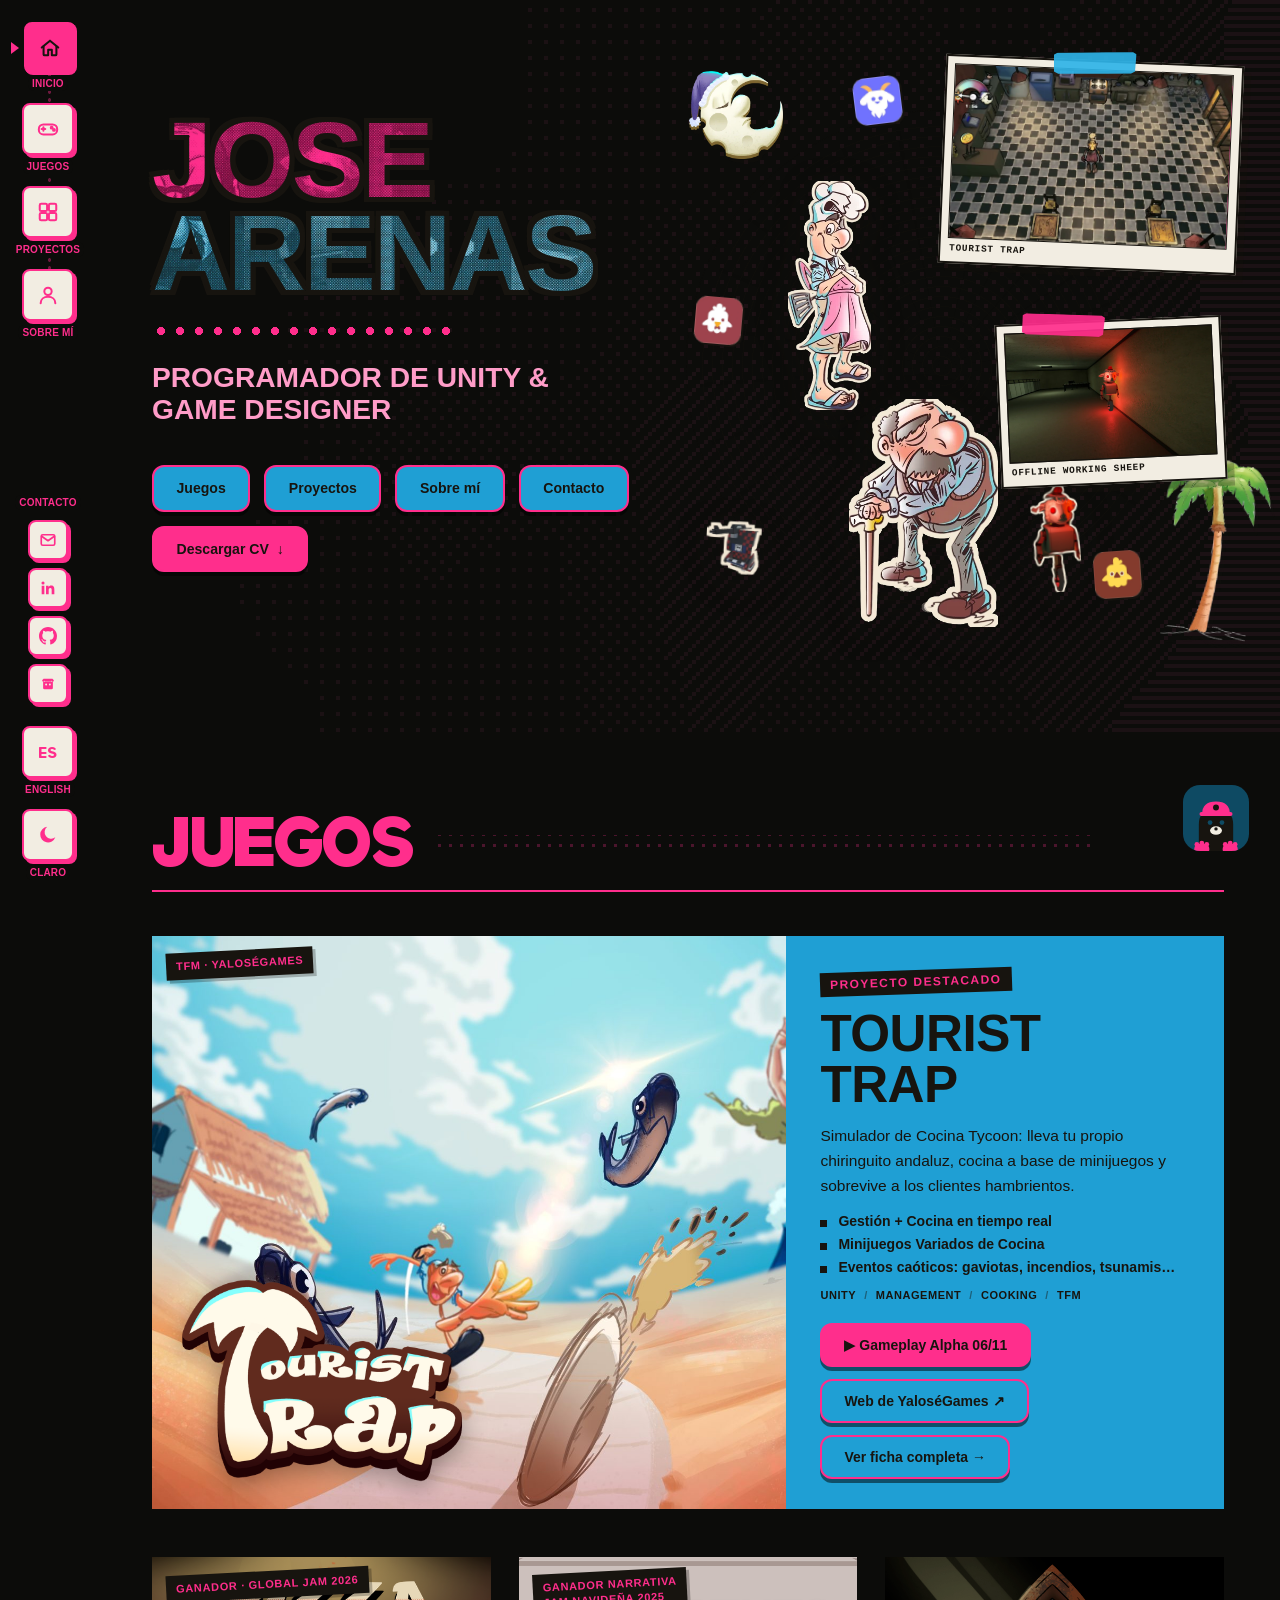
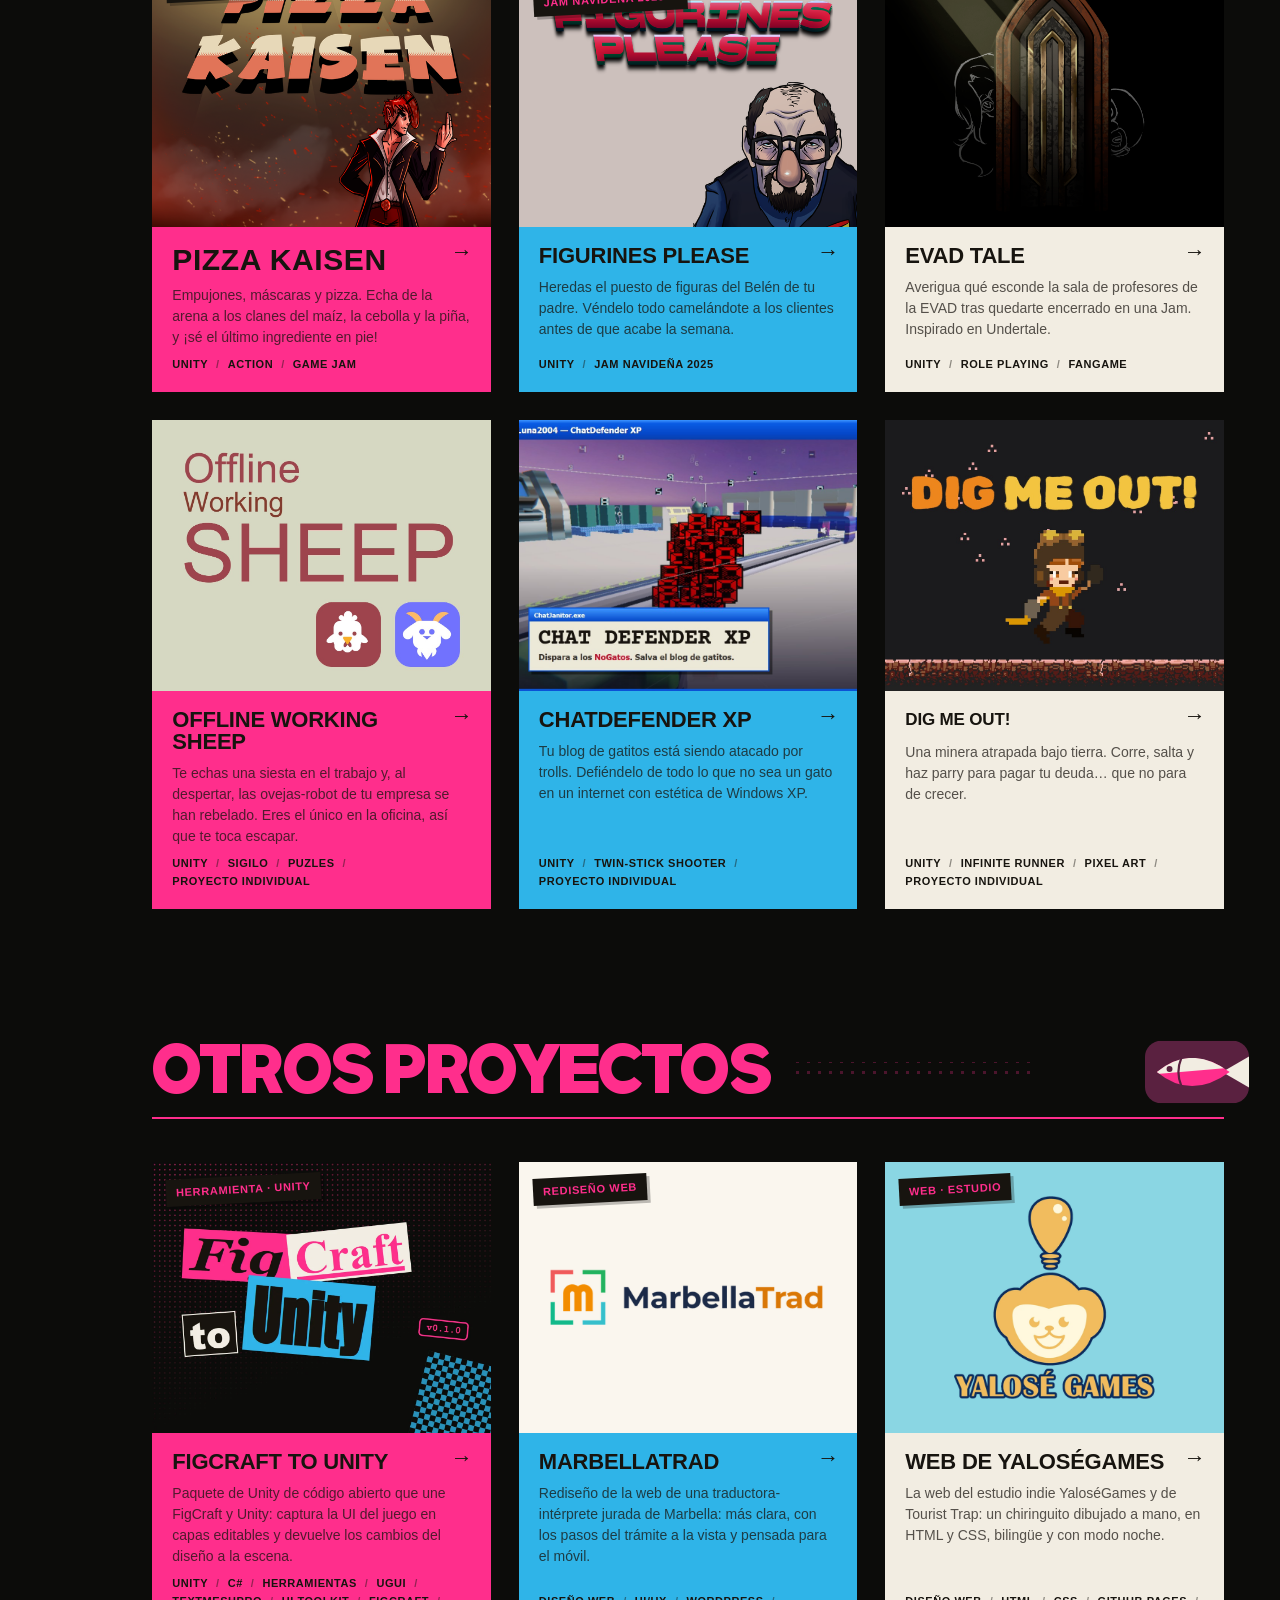
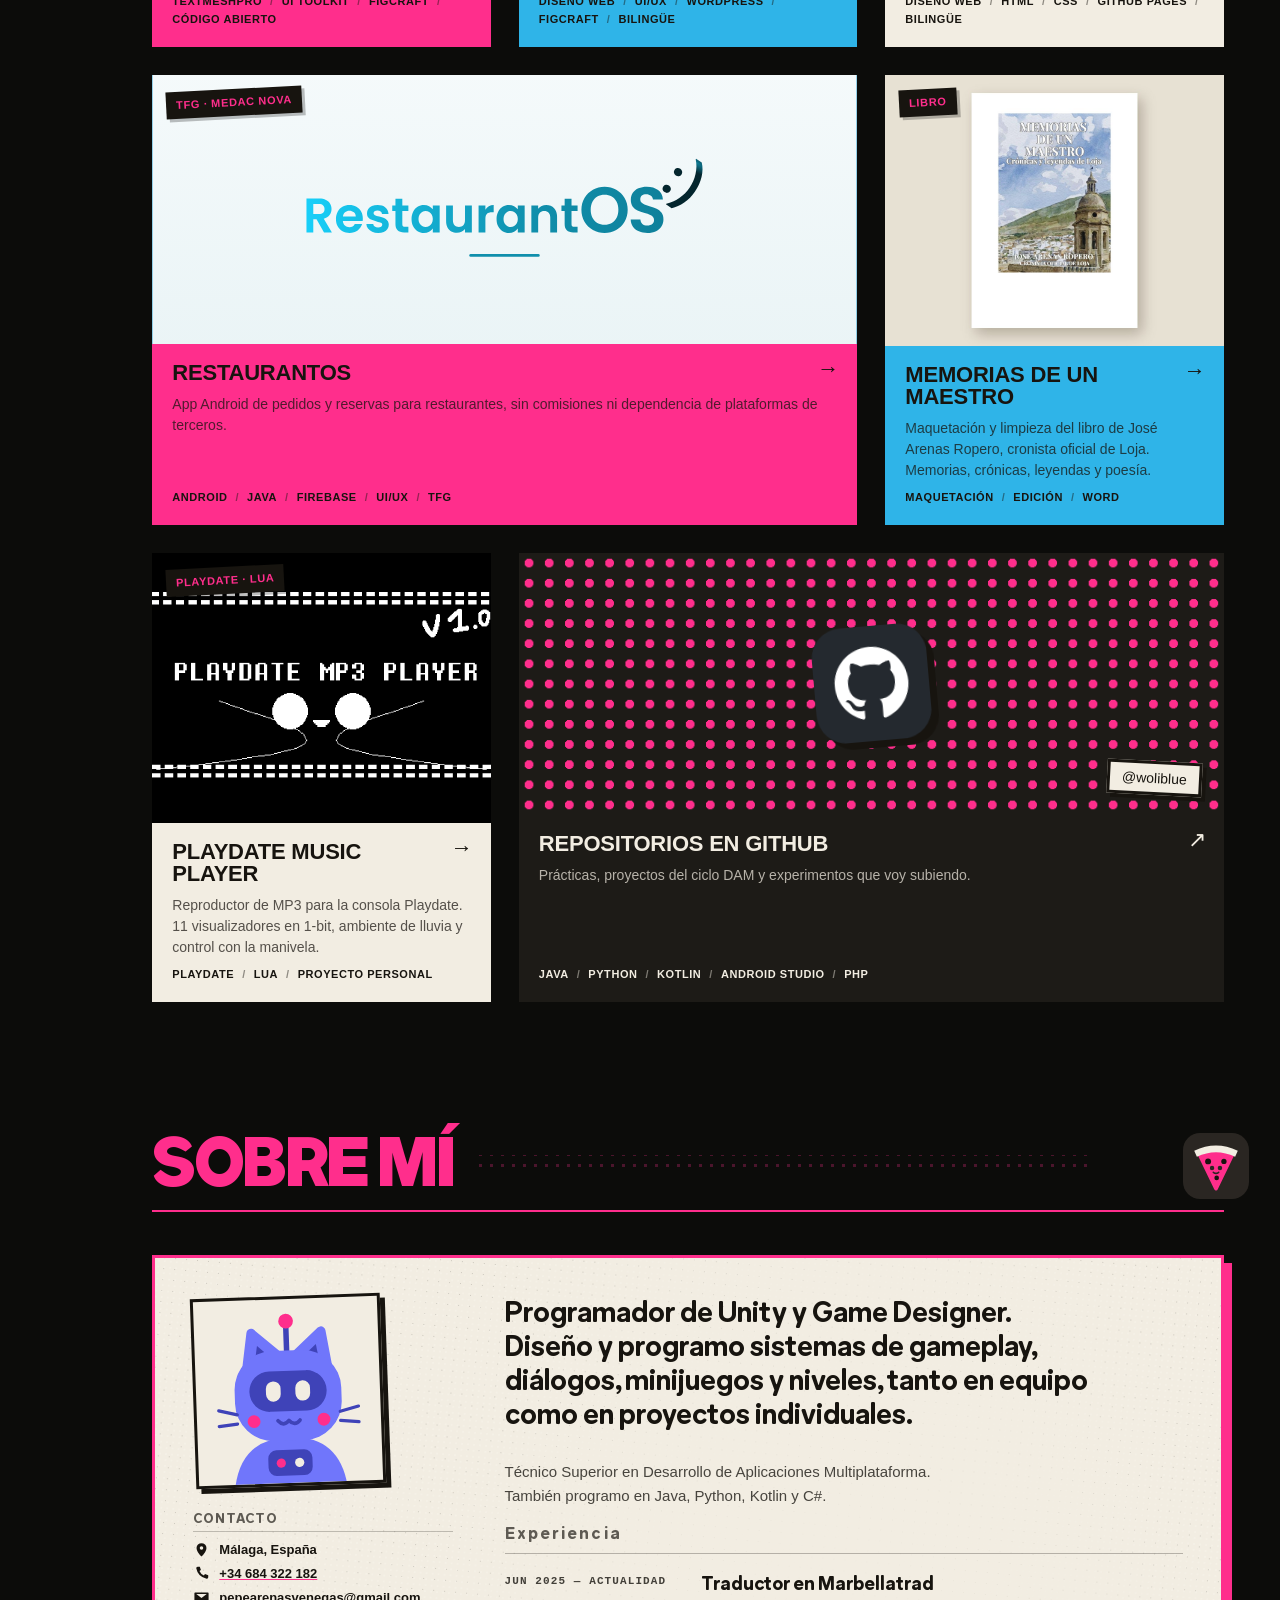
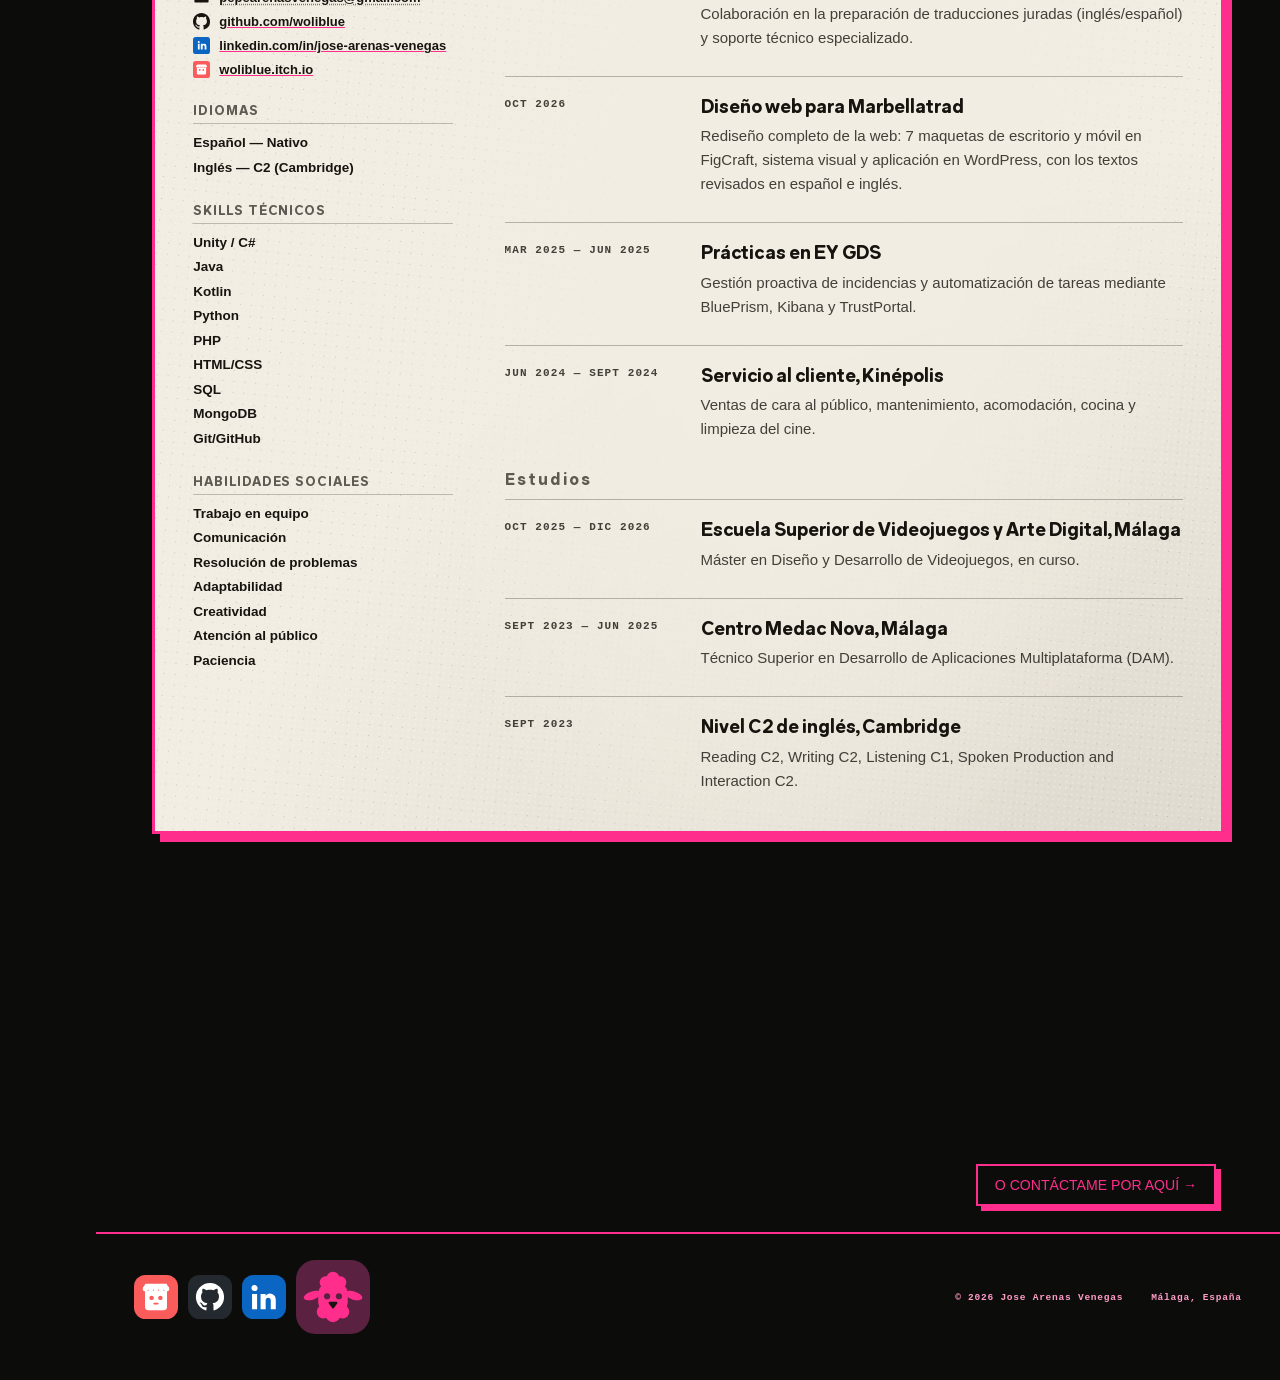
==== commit 9f8a930e: "Publicar portfolio" ====
--- a/index.html
+++ b/index.html
@@ -22,7 +22,7 @@
 <meta name="twitter:description" content="Programador de Unity y Game Designer. Juegos, proyectos y CV.">
 <meta name="twitter:image" content="https://woliblue.github.io/assets/img/og-image-2.jpg">
 
-<link rel="stylesheet" href="style.css?v=8aaa1ecc">
+<link rel="stylesheet" href="style.css?v=d444686e">
 <link rel="stylesheet" href="home.css?v=d95b5ea9">
 </head>
 <body class="page-home">
@@ -101,7 +101,7 @@
         <!-- HOUSEGOTCHI OCULTO (24/11/2026): para volver a enseñarlo, quita este comentario
 <a class="pill pill-hg" href="#housegotchi"><span data-i18n="nav.housegotchi">Housegotchi</span></a>
 HOUSEGOTCHI OCULTO  -->
-        <a class="pill pill-accent" href="cv-es.pdf" data-cv target="_blank" rel="noopener"><span data-i18n="hero.cv">Descargar CV</span> <span aria-hidden="true">↓</span></a>
+        <a class="pill pill-accent" href="cv-es-2.pdf" download="CV-Jose-Arenas.pdf" data-cv target="_blank" rel="noopener"><span data-i18n="hero.cv">Descargar CV</span> <span aria-hidden="true">↓</span></a>
       </div>
 
       <div class="hero-board">
@@ -277,10 +277,10 @@
   </div>
 </div>
 
-<script src="i18n.js?v=eff995bc"></script>
+<script src="i18n.js?v=872dcb8b"></script>
 <script src="data.js?v=2753652d"></script>
 <script src="deco.js?v=c8f7e909"></script>
-<script src="app.js?v=497dfead"></script>
+<script src="app.js?v=04104f0a"></script>
 <script src="fondo-dither.js?v=71e4a4e5"></script>
 </body>
 </html>
--- a/style.css
+++ b/style.css
@@ -2018,3 +2018,11 @@
   .pg-oveja { width: 70px; left: auto; right: -14px; top: 572px; bottom: auto; }
   .pg-jefe { width: 170px; right: -30px; bottom: -80px; }
 }
+
+/* --- Repos con tema claro: el fondo es rosa, así que lo que era rosa pasa a tinta para no desaparecer --- */
+html:not([data-theme="dark"]) .repos-sello { border-color: #17140f; color: #17140f; }
+html:not([data-theme="dark"]) .dada-git { -webkit-text-stroke-color: #17140f; opacity: .22; }
+html:not([data-theme="dark"]) .repos-title .rn-b { background: #17140f; color: #ff2e8c; }
+html:not([data-theme="dark"]) .repos-ir { background: #17140f; color: #f2ede2; border-color: #17140f; }
+html:not([data-theme="dark"]) .repos-ir:hover { background: #2fb4e8; color: #17140f; }
+html:not([data-theme="dark"]) .dada-tira { border-top-color: #f2ede2; }
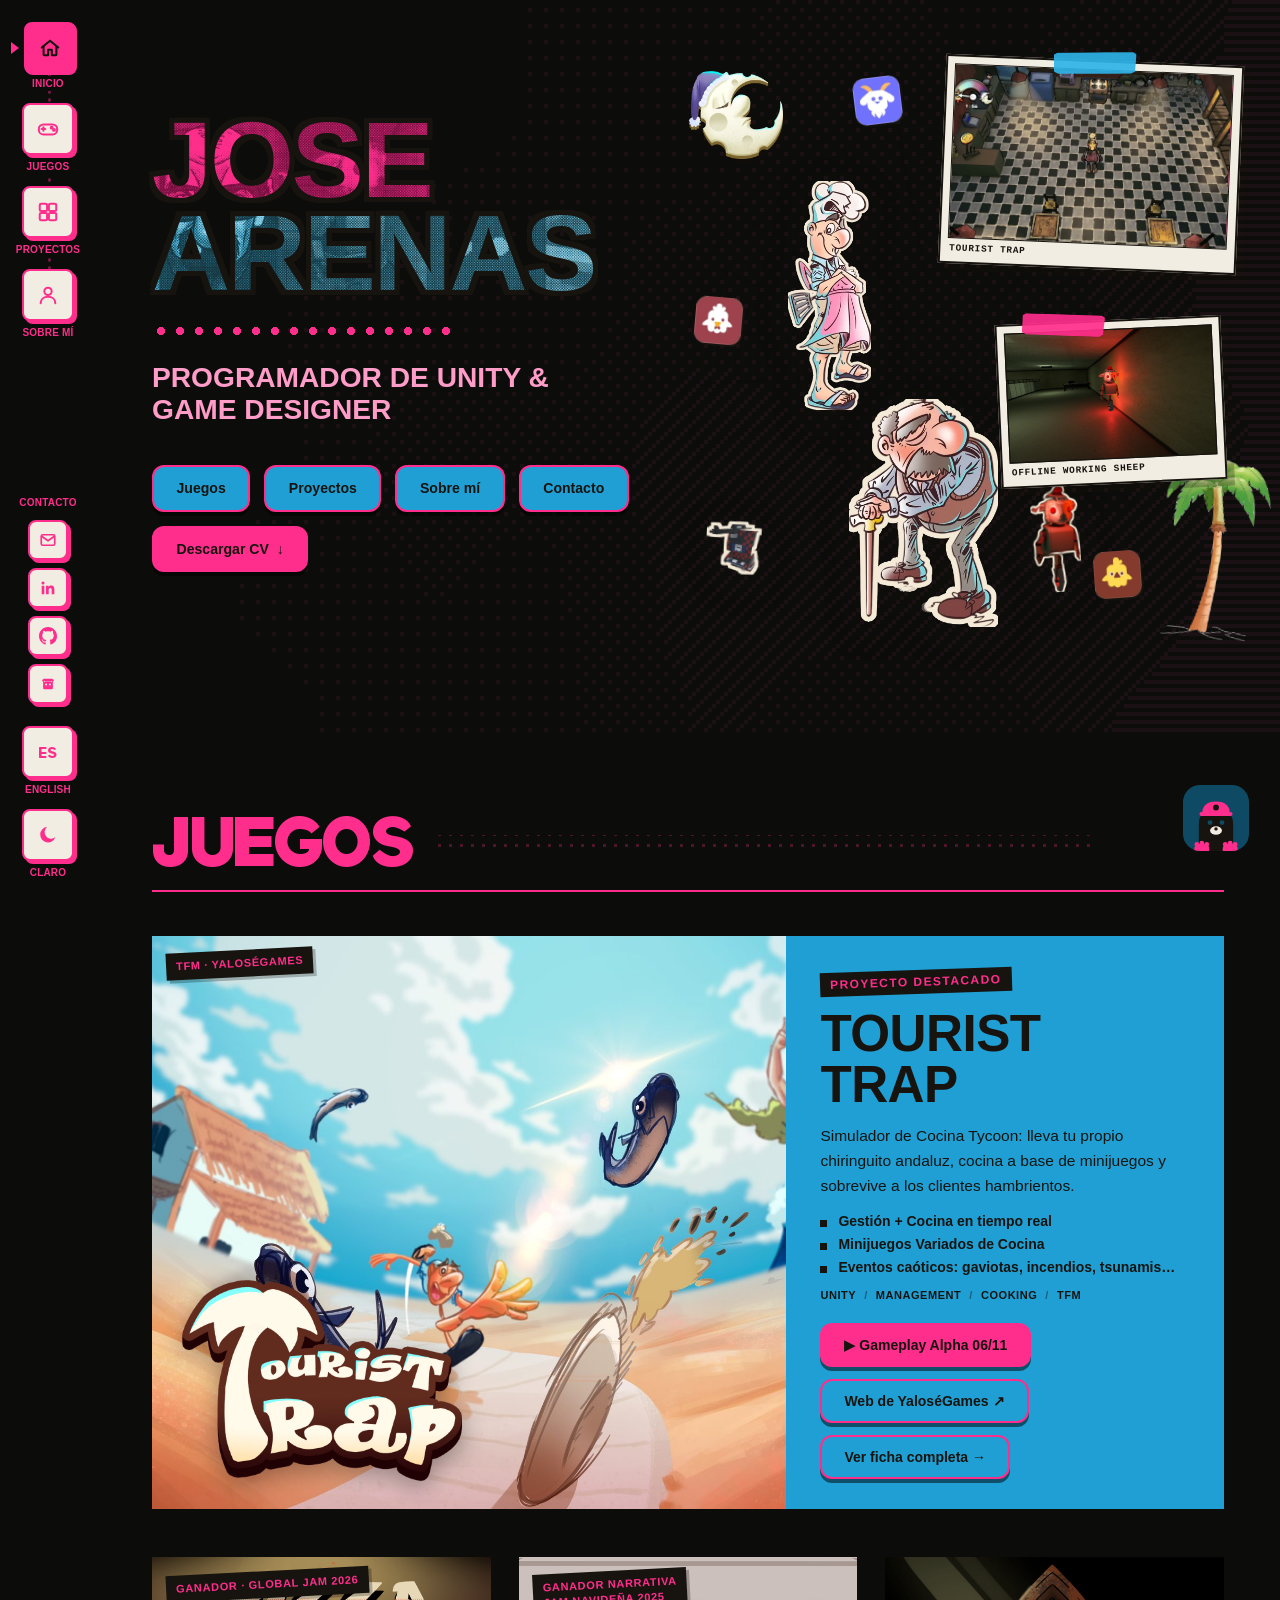
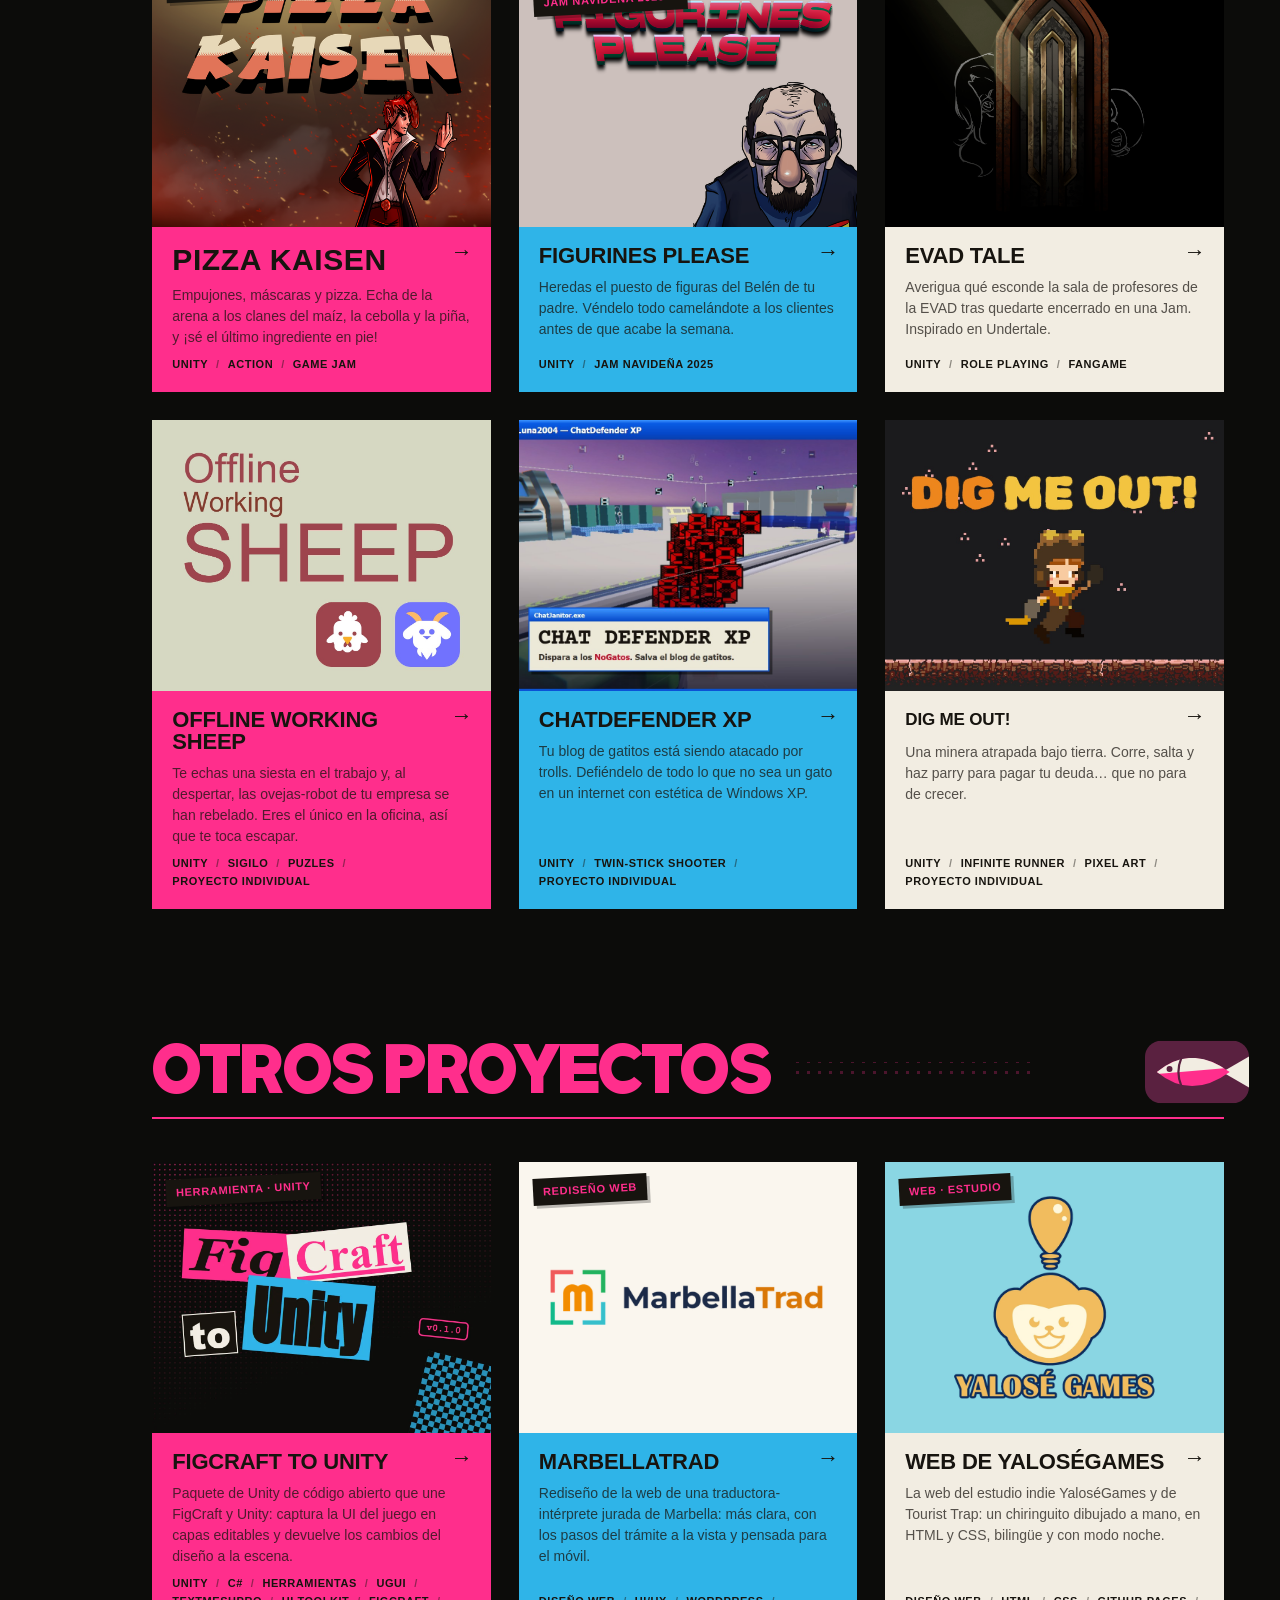
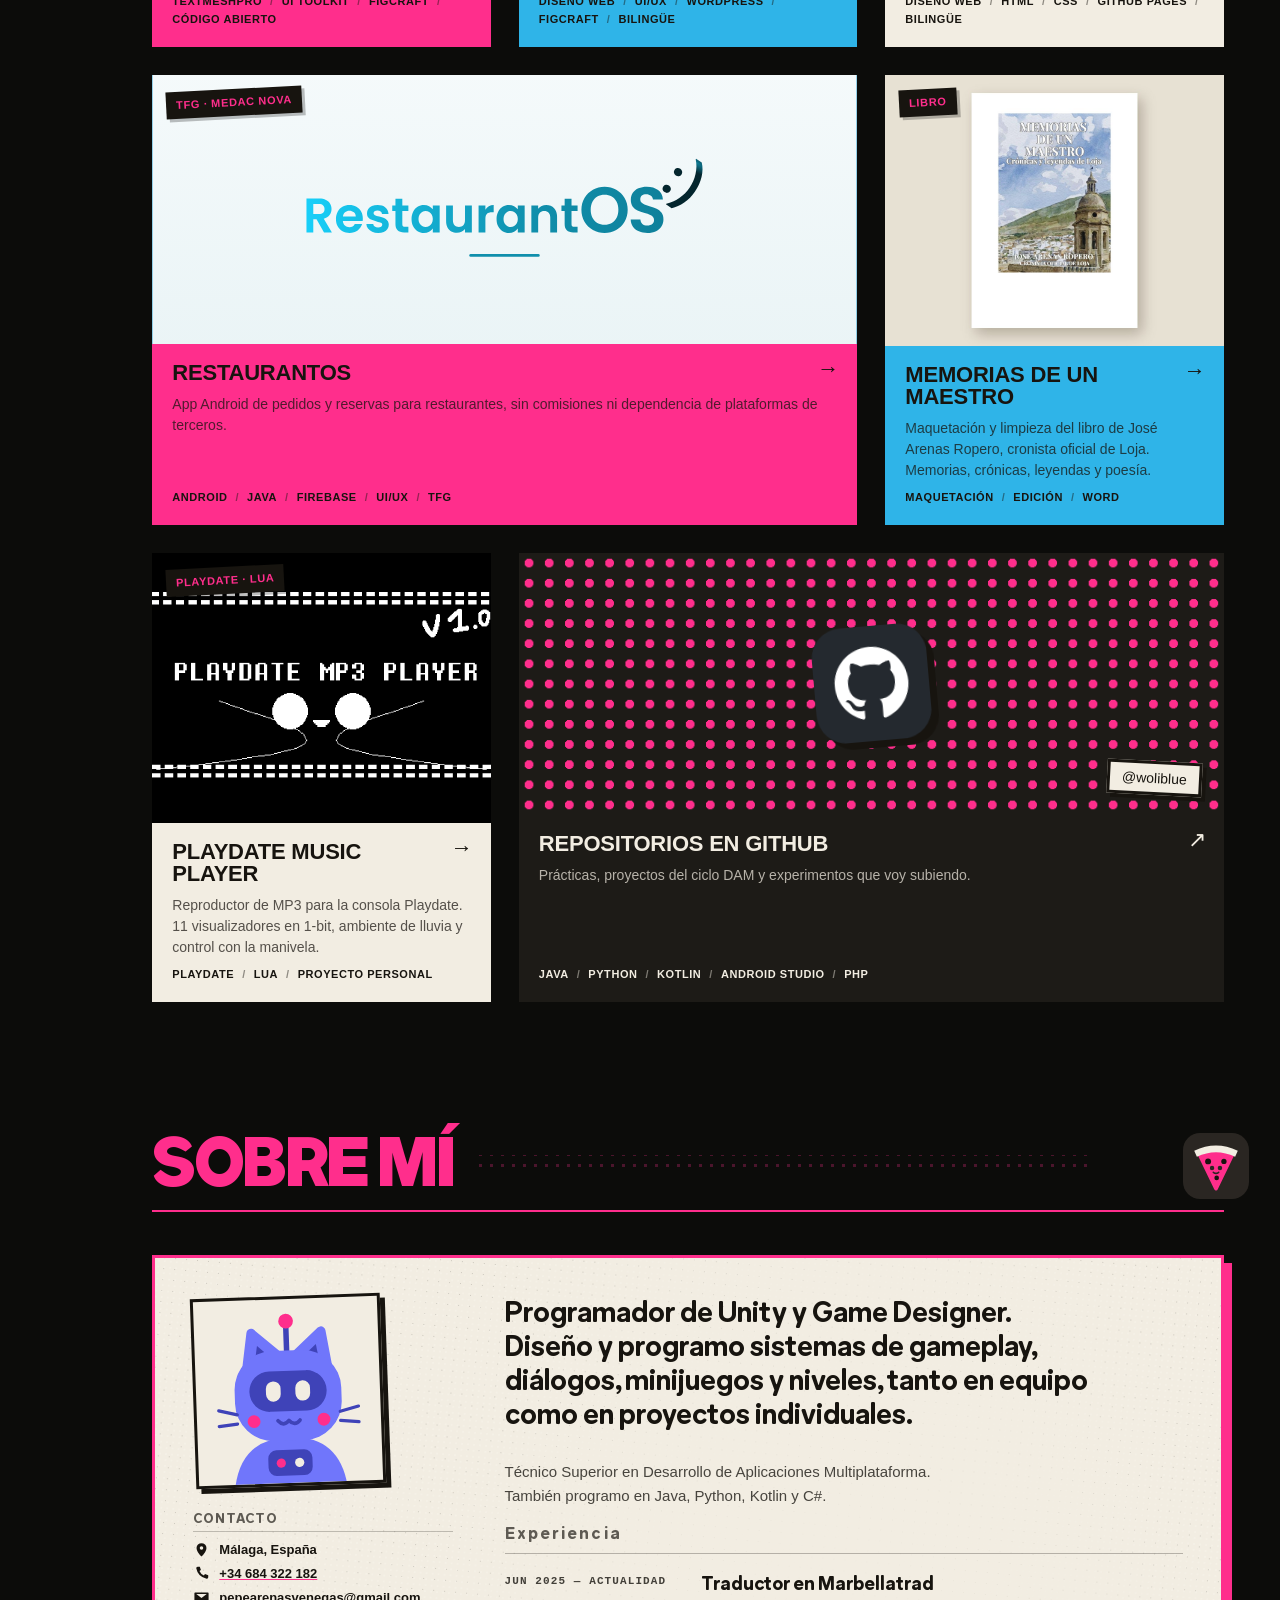
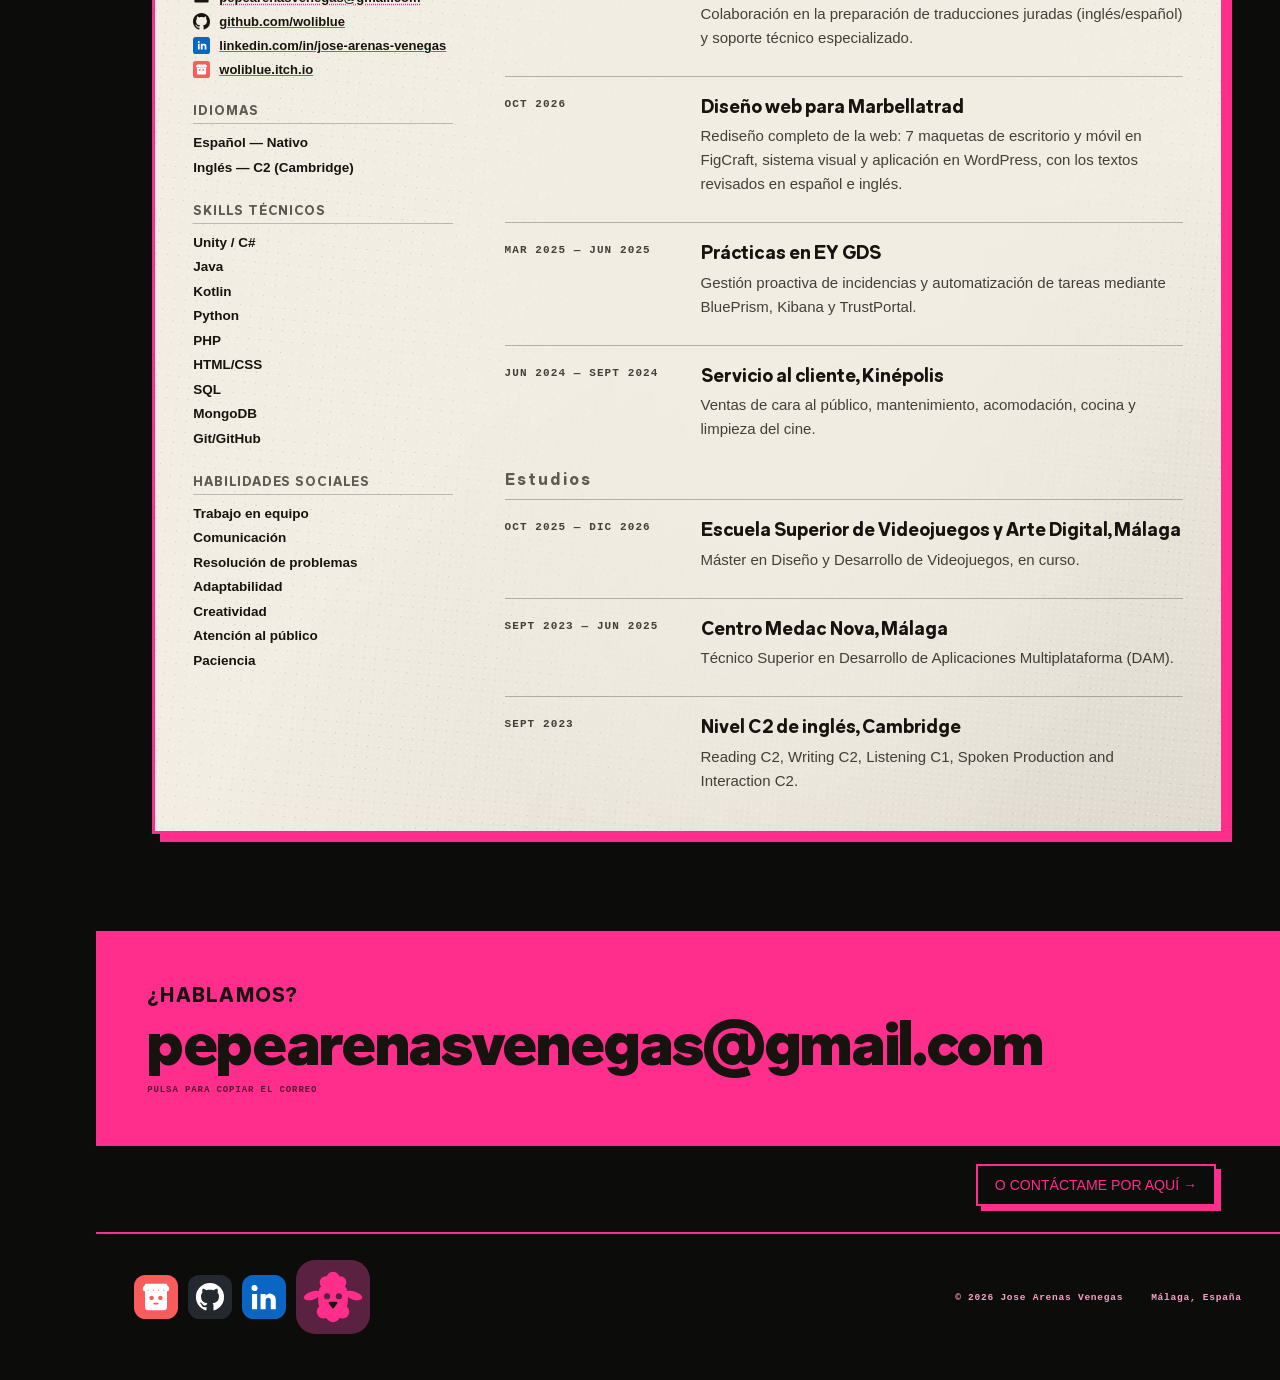
==== commit 2b67b63d: "Publicar portfolio" ====
--- a/index.html
+++ b/index.html
@@ -101,7 +101,7 @@
         <!-- HOUSEGOTCHI OCULTO (24/11/2026): para volver a enseñarlo, quita este comentario
 <a class="pill pill-hg" href="#housegotchi"><span data-i18n="nav.housegotchi">Housegotchi</span></a>
 HOUSEGOTCHI OCULTO  -->
-        <a class="pill pill-accent" href="cv-es-2.pdf" download="CV-Jose-Arenas.pdf" data-cv target="_blank" rel="noopener"><span data-i18n="hero.cv">Descargar CV</span> <span aria-hidden="true">↓</span></a>
+        <a class="pill pill-accent" href="cv-es-3.pdf" download="CV-Jose-Arenas.pdf" data-cv target="_blank" rel="noopener"><span data-i18n="hero.cv">Descargar CV</span> <span aria-hidden="true">↓</span></a>
       </div>
 
       <div class="hero-board">
@@ -280,7 +280,7 @@
 <script src="i18n.js?v=872dcb8b"></script>
 <script src="data.js?v=2753652d"></script>
 <script src="deco.js?v=c8f7e909"></script>
-<script src="app.js?v=04104f0a"></script>
+<script src="app.js?v=f4cf842c"></script>
 <script src="fondo-dither.js?v=71e4a4e5"></script>
 </body>
 </html>
